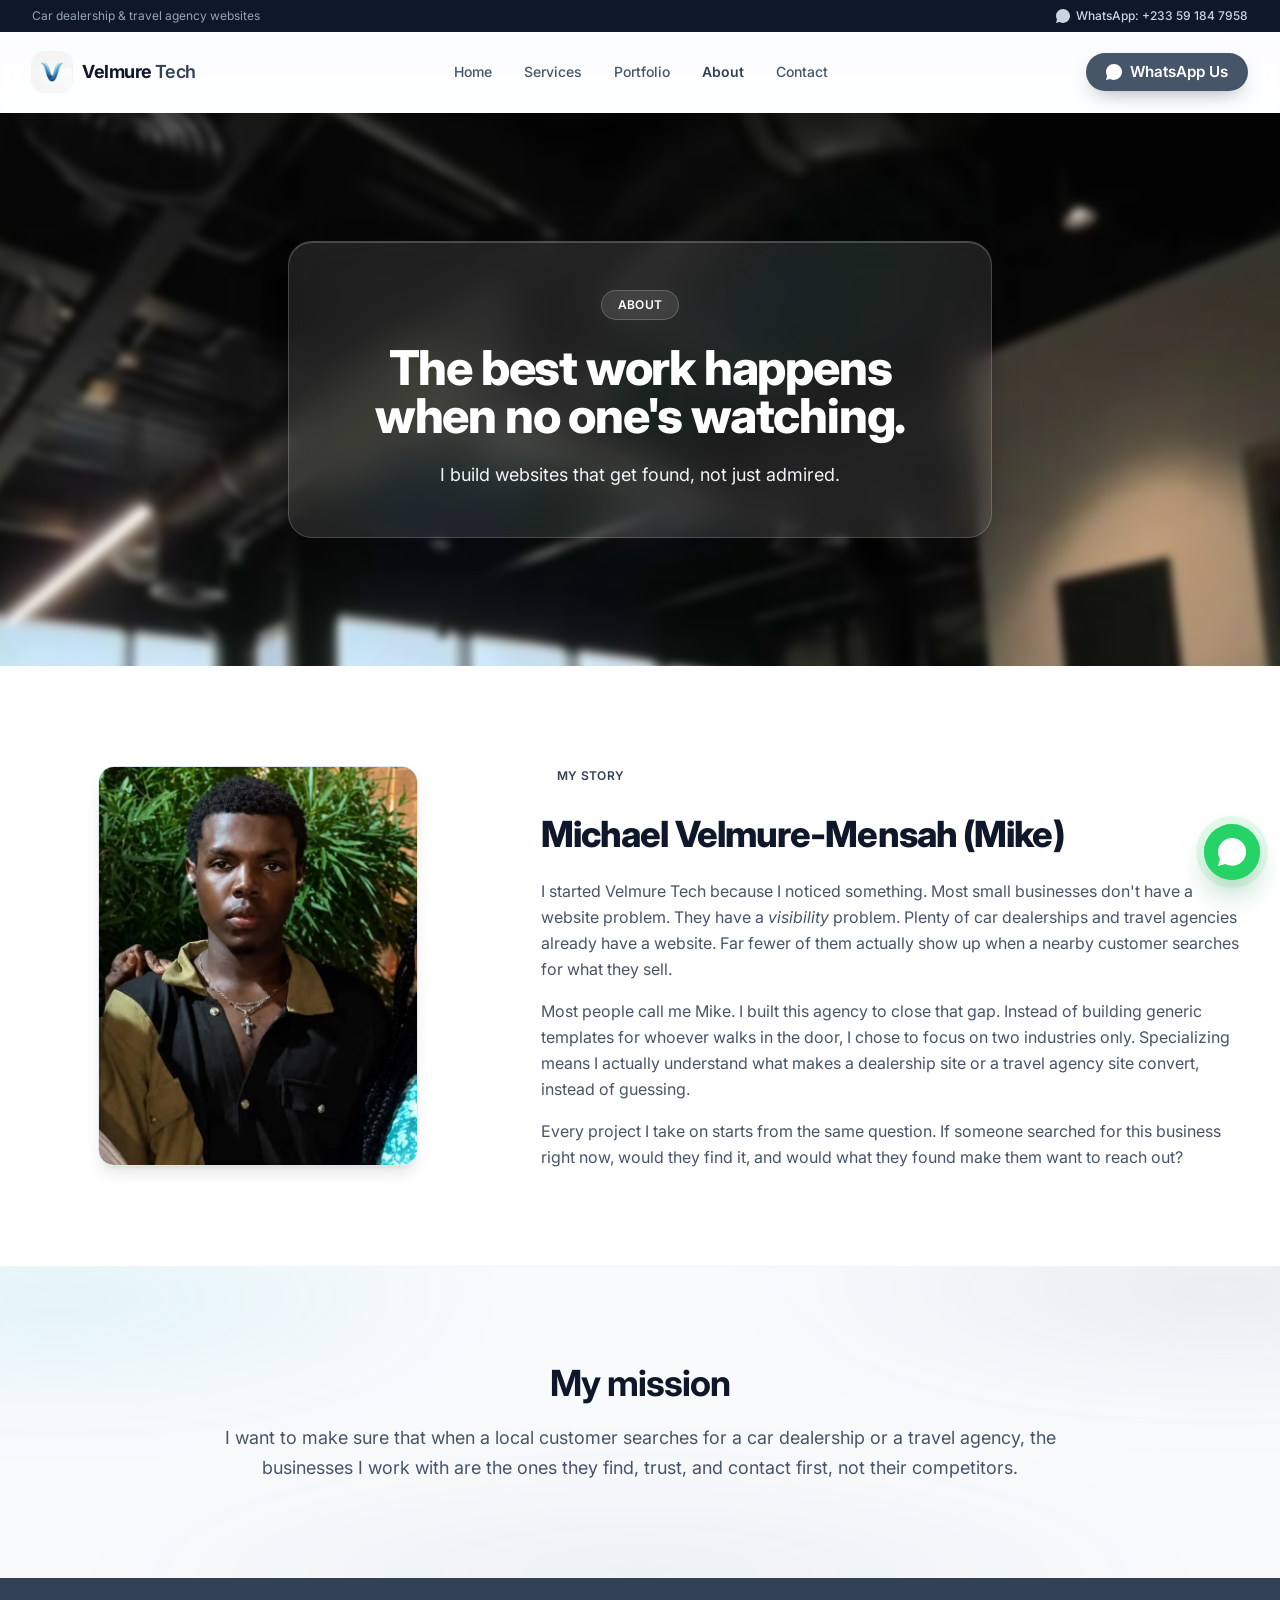
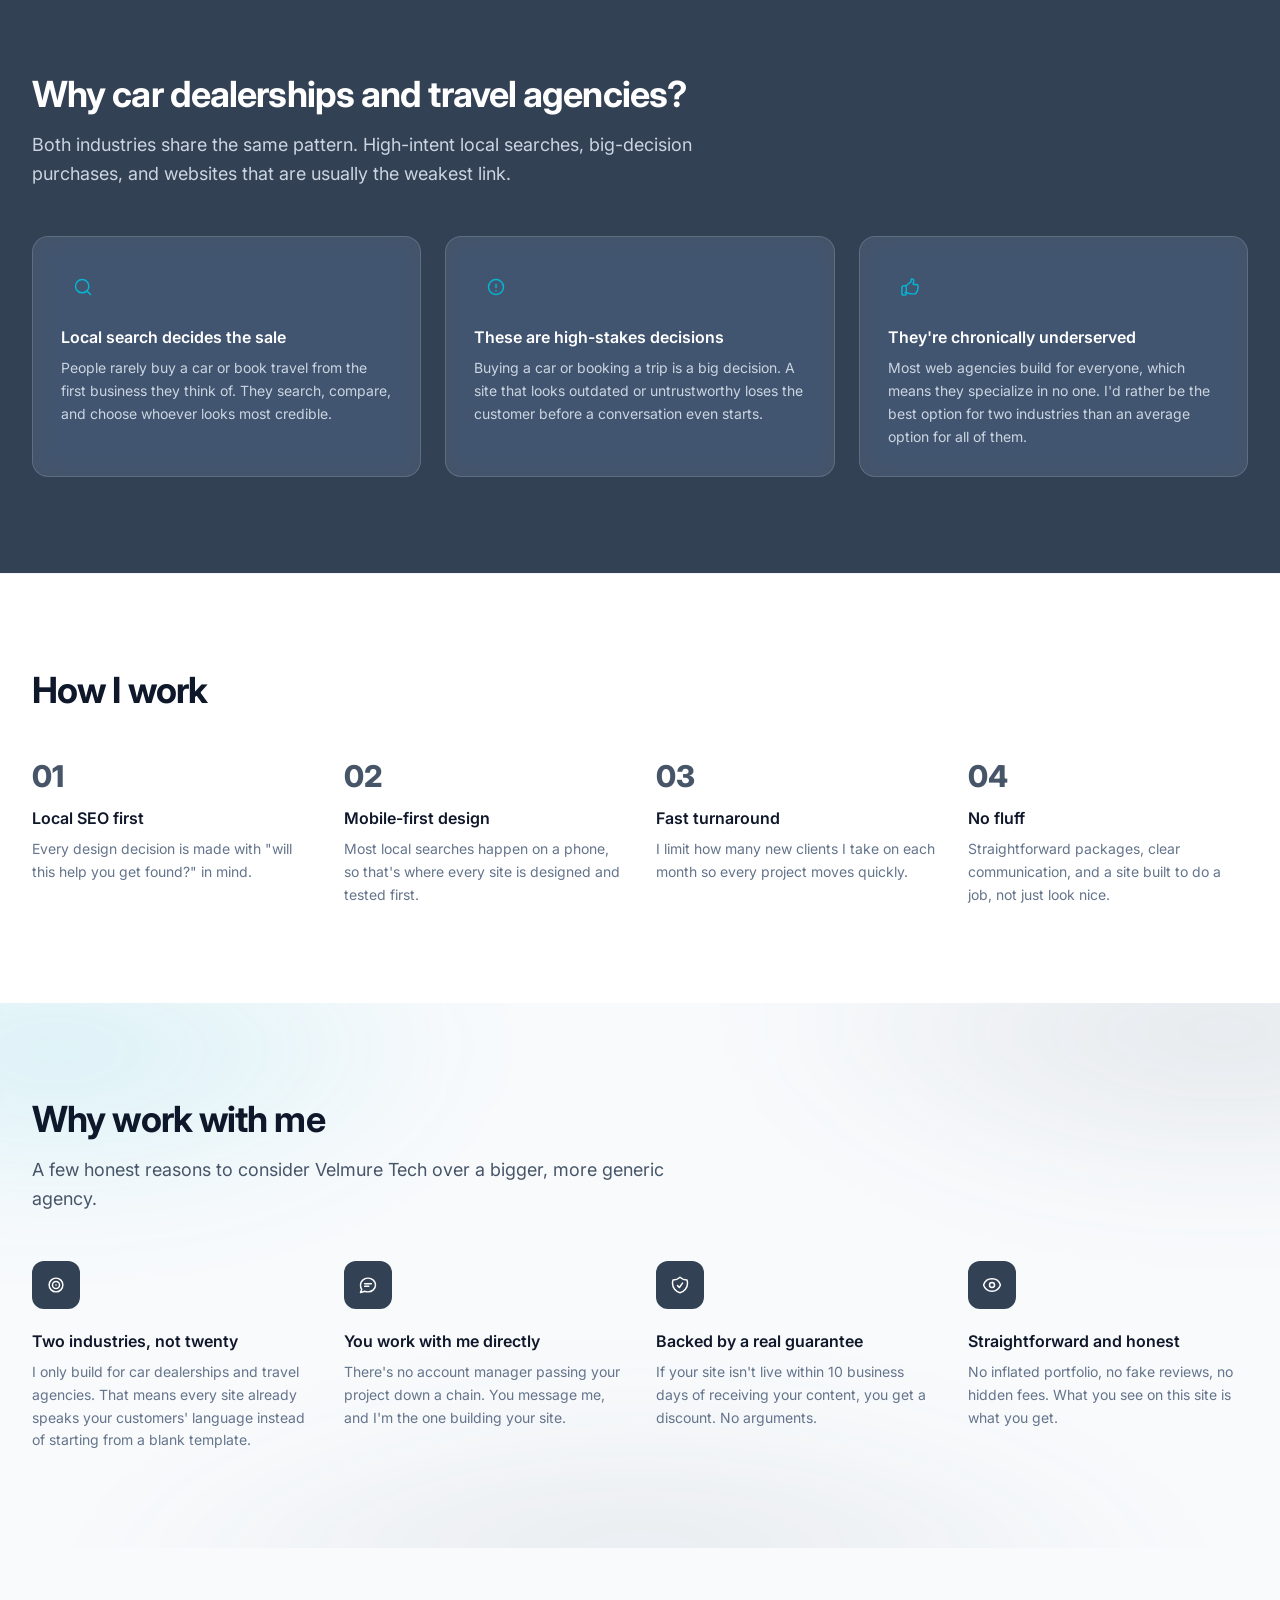
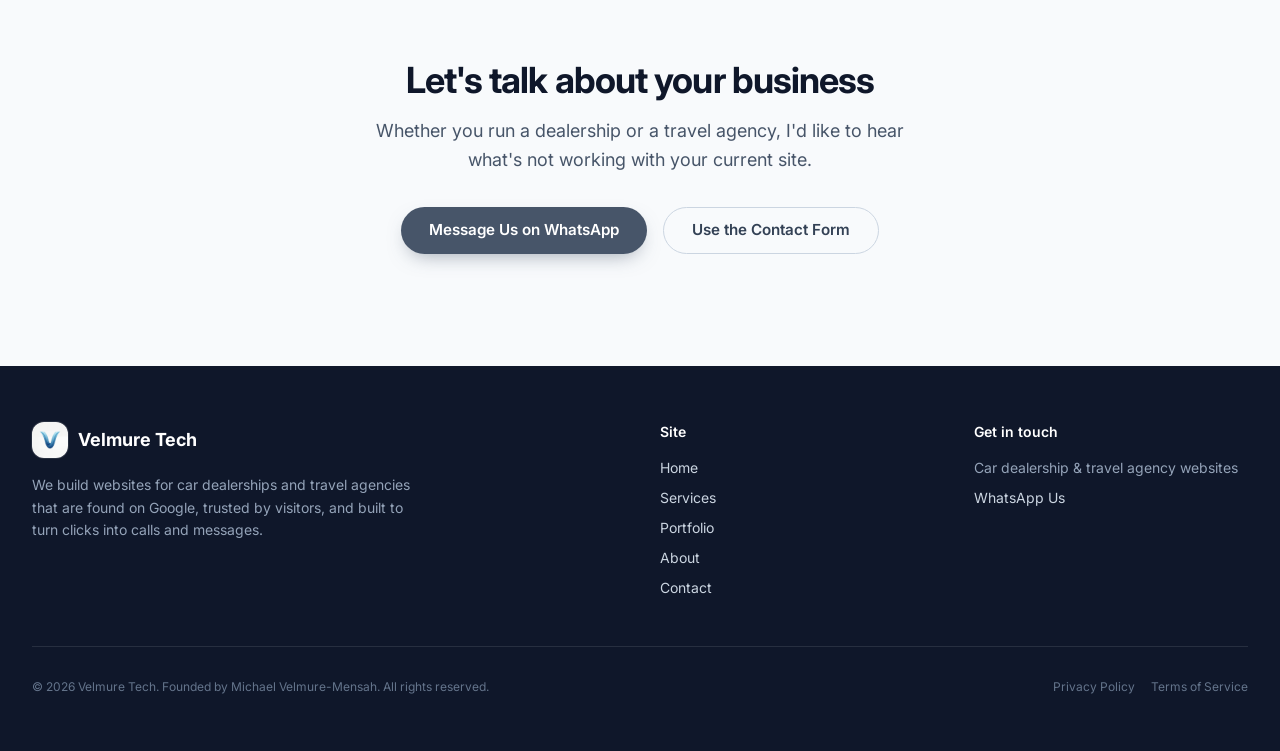
==== about.html @ b1e905a0 "Add semantic HTML, image loading optimization, and LocalBusiness schema - Wrap pricing tier cards an" ====
<!DOCTYPE html>
<html lang="en">
<head>
<meta charset="UTF-8" />
<meta name="viewport" content="width=device-width, initial-scale=1.0" />
<title>About | Velmure Tech</title>
<meta name="description" content="Velmure Tech was founded by Michael Velmure-Mensah to help car dealerships and travel agencies get found, trusted, and contacted online." />

<link rel="icon" type="image/png" href="images/logo-icon.png" />
<link rel="preconnect" href="https://fonts.googleapis.com" />
<link rel="preconnect" href="https://fonts.gstatic.com" crossorigin />
<link href="https://fonts.googleapis.com/css2?family=Inter:wght@400;500;600;700;800&display=swap" rel="stylesheet" />

<link rel="stylesheet" href="css/tailwind.css" />
<link rel="stylesheet" href="css/style.css" />
<!-- BEGIN LOCALBUSINESS SCHEMA (auto-generated by scripts/generate_schema.py — edit seo/business.json instead) -->
<script type="application/ld+json">
{
  "@context": "https://schema.org",
  "@type": "LocalBusiness",
  "name": "Velmure Tech",
  "description": "Velmure Tech builds websites for car dealerships and travel agencies, focused on local search visibility so businesses get found, trusted, and contacted online.",
  "logo": "images/logo-icon.png",
  "image": "images/logo-icon.png",
  "telephone": "+233591847958",
  "email": "velmuretechcorps@gmail.com",
  "founder": {
    "@type": "Person",
    "name": "Michael Velmure-Mensah"
  },
  "address": {
    "@type": "PostalAddress",
    "addressCountry": "GH"
  }
}
</script>
<!-- END LOCALBUSINESS SCHEMA -->
</head>
<body data-page="about" class="bg-surface text-ink font-sans antialiased">

<a href="#main" class="sr-only focus:not-sr-only focus:fixed focus:z-[60] focus:top-3 focus:left-3 focus:bg-white focus:text-ink focus:px-4 focus:py-2 focus:rounded-md focus:shadow-lg">Skip to content</a>

<div class="bg-ink text-slate-300 text-xs">
  <div class="max-w-7xl mx-auto px-4 sm:px-6 lg:px-8 py-2 flex items-center justify-end sm:justify-between gap-4">
    <p class="hidden sm:block text-slate-400">Car dealership &amp; travel agency websites</p>
    <a href="https://wa.me/233591847958" target="_blank" rel="noopener" class="inline-flex items-center gap-1.5 font-medium hover:text-secondary transition-colors">
      <svg viewBox="0 0 24 24" class="h-3.5 w-3.5 fill-current" aria-hidden="true"><path d="M12.04 0C5.407 0 .06 5.335.06 11.938c0 2.104.552 4.157 1.601 5.966L0 24l6.284-1.645a11.94 11.94 0 0 0 5.75 1.464h.005c6.633 0 11.98-5.335 11.98-11.939A11.868 11.868 0 0 0 20.463 3.51 11.868 11.868 0 0 0 12.045 0zm5.432 14.382c-.297-.149-1.758-.867-2.03-.967-.273-.099-.471-.148-.67.15-.197.297-.767.966-.94 1.164-.173.199-.347.223-.644.075-.297-.15-1.255-.463-2.39-1.475-.883-.788-1.48-1.761-1.653-2.059-.173-.297-.018-.458.13-.606.134-.133.298-.347.446-.52.149-.174.198-.298.298-.497.099-.198.05-.371-.025-.52-.075-.149-.669-1.612-.916-2.207-.242-.579-.487-.5-.669-.51-.173-.008-.371-.01-.57-.01-.198 0-.52.074-.792.372-.272.297-1.04 1.016-1.04 2.479 0 1.462 1.065 2.875 1.213 3.074.149.198 2.096 3.2 5.077 4.487.709.306 1.262.489 1.694.625.712.227 1.36.195 1.871.118.571-.085 1.758-.719 2.006-1.413.248-.694.248-1.289.173-1.413-.074-.124-.272-.198-.57-.347z"/></svg>
      WhatsApp: +233 59 184 7958
    </a>
  </div>
</div>


<!-- ===================== HEADER ===================== -->
<header id="site-header" class="sticky top-0 z-40 bg-white/70 backdrop-blur-xl backdrop-saturate-150 border-b border-white/40 shadow-sm shadow-slate-900/5 transition-shadow">
  <div class="max-w-7xl mx-auto px-4 sm:px-6 lg:px-8">
    <div class="flex items-center justify-between h-16 sm:h-20">
      <a href="index.html" class="flex items-center gap-2.5 shrink-0">
        <img src="images/logo-icon.png" alt="Velmure Tech logo" width="40" height="40" class="h-9 w-9 sm:h-10 sm:w-10 rounded-xl ring-1 ring-slate-100 object-cover" />
        <span class="font-bold text-lg tracking-tight text-ink">Velmure <span class="text-primary-dark font-semibold">Tech</span></span>
      </a>

      <nav class="hidden md:flex items-center gap-8" aria-label="Primary">
        <a data-page="home" href="index.html" class="nav-link text-sm font-medium text-slate-600 hover:text-primary-dark transition-colors">Home</a>
        <a data-page="services" href="services.html" class="nav-link text-sm font-medium text-slate-600 hover:text-primary-dark transition-colors">Services</a>
        <a data-page="portfolio" href="portfolio.html" class="nav-link text-sm font-medium text-slate-600 hover:text-primary-dark transition-colors">Portfolio</a>
        <a data-page="about" href="about.html" class="nav-link text-sm font-medium text-slate-600 hover:text-primary-dark transition-colors">About</a>
        <a data-page="contact" href="contact.html" class="nav-link text-sm font-medium text-slate-600 hover:text-primary-dark transition-colors">Contact</a>
      </nav>

      <div class="hidden md:block">
        <a href="https://wa.me/233591847958?text=Hi%20Velmure%20Tech%2C%20I%27d%20like%20to%20talk%20about%20a%20new%20website." target="_blank" rel="noopener" class="btn btn-accent !py-2.5 !px-5 text-sm">
          <svg viewBox="0 0 24 24" class="h-4 w-4 fill-current" aria-hidden="true"><path d="M12.04 0C5.407 0 .06 5.335.06 11.938c0 2.104.552 4.157 1.601 5.966L0 24l6.284-1.645a11.94 11.94 0 0 0 5.75 1.464h.005c6.633 0 11.98-5.335 11.98-11.939A11.868 11.868 0 0 0 20.463 3.51 11.868 11.868 0 0 0 12.045 0zm5.432 14.382c-.297-.149-1.758-.867-2.03-.967-.273-.099-.471-.148-.67.15-.197.297-.767.966-.94 1.164-.173.199-.347.223-.644.075-.297-.15-1.255-.463-2.39-1.475-.883-.788-1.48-1.761-1.653-2.059-.173-.297-.018-.458.13-.606.134-.133.298-.347.446-.52.149-.174.198-.298.298-.497.099-.198.05-.371-.025-.52-.075-.149-.669-1.612-.916-2.207-.242-.579-.487-.5-.669-.51-.173-.008-.371-.01-.57-.01-.198 0-.52.074-.792.372-.272.297-1.04 1.016-1.04 2.479 0 1.462 1.065 2.875 1.213 3.074.149.198 2.096 3.2 5.077 4.487.709.306 1.262.489 1.694.625.712.227 1.36.195 1.871.118.571-.085 1.758-.719 2.006-1.413.248-.694.248-1.289.173-1.413-.074-.124-.272-.198-.57-.347z"/></svg>
          WhatsApp Us
        </a>
      </div>

      <button id="nav-toggle" aria-expanded="false" aria-controls="mobile-menu" aria-label="Toggle menu" class="md:hidden inline-flex items-center justify-center rounded-md p-2 text-slate-700 hover:bg-slate-100">
        <svg id="icon-menu" class="h-6 w-6" fill="none" viewBox="0 0 24 24" stroke="currentColor" aria-hidden="true"><path stroke-linecap="round" stroke-linejoin="round" stroke-width="2" d="M4 6h16M4 12h16M4 18h16" /></svg>
        <svg id="icon-close" class="h-6 w-6 hidden" fill="none" viewBox="0 0 24 24" stroke="currentColor" aria-hidden="true"><path stroke-linecap="round" stroke-linejoin="round" stroke-width="2" d="M6 18L18 6M6 6l12 12" /></svg>
      </button>
    </div>
  </div>

  <div id="mobile-menu" class="hidden md:hidden border-t border-white/40 bg-white/80 backdrop-blur-xl">
    <div class="px-4 py-4 space-y-1">
      <a data-page="home" href="index.html" class="nav-link block rounded-md px-3 py-2.5 text-base font-medium text-slate-700 hover:bg-slate-50">Home</a>
      <a data-page="services" href="services.html" class="nav-link block rounded-md px-3 py-2.5 text-base font-medium text-slate-700 hover:bg-slate-50">Services</a>
      <a data-page="portfolio" href="portfolio.html" class="nav-link block rounded-md px-3 py-2.5 text-base font-medium text-slate-700 hover:bg-slate-50">Portfolio</a>
      <a data-page="about" href="about.html" class="nav-link block rounded-md px-3 py-2.5 text-base font-medium text-slate-700 hover:bg-slate-50">About</a>
      <a data-page="contact" href="contact.html" class="nav-link block rounded-md px-3 py-2.5 text-base font-medium text-slate-700 hover:bg-slate-50">Contact</a>
      <a href="https://wa.me/233591847958" target="_blank" rel="noopener" class="btn btn-accent w-full mt-2">WhatsApp Us</a>
    </div>
  </div>
</header>

<main id="main">

  <!-- ===================== HERO ===================== -->
  <section class="relative overflow-hidden py-24 sm:py-32">
    <div class="absolute inset-0" aria-hidden="true">
      <img src="images/about-hero.webp" alt="" width="900" height="1599" class="h-full w-full object-cover object-[center_30%] scale-105 blur-sm" />
      <div class="absolute inset-0 bg-gradient-to-br from-ink/85 via-primary-dark/75 to-ink/85"></div>
      <div class="absolute -top-20 -left-20 h-72 w-72 rounded-full bg-secondary/25 blur-3xl"></div>
      <div class="absolute -bottom-24 -right-16 h-72 w-72 rounded-full bg-primary/25 blur-3xl"></div>
    </div>
    <div class="relative z-[1] max-w-3xl mx-auto px-4 sm:px-6 lg:px-8">
      <div class="glass rounded-3xl p-8 sm:p-12 text-center fade-in-load">
        <p class="inline-flex items-center gap-2 rounded-full bg-white/10 border border-white/20 text-white px-4 py-1.5 text-xs font-semibold tracking-wide uppercase">About</p>
        <h1 class="mt-6 text-3xl sm:text-5xl font-extrabold tracking-tight text-white">The best work happens when no one's watching.</h1>
        <p class="mt-5 text-lg text-slate-100 leading-relaxed">I build websites that get found, not just admired.</p>
      </div>
    </div>
  </section>

  <!-- ===================== FOUNDER STORY ===================== -->
  <section class="py-16 sm:py-24 bg-white border-b border-slate-100">
    <div class="max-w-7xl mx-auto px-4 sm:px-6 lg:px-8">
      <div class="grid lg:grid-cols-5 gap-14 items-center">

        <div class="lg:col-span-2 fade-in-load">
          <div class="relative mx-auto max-w-xs">
            <div class="absolute -inset-4 bg-accent/10 rounded-[2rem] -z-10"></div>
            <img src="images/founder-michael.webp" alt="Portrait of Michael Velmure-Mensah, founder of Velmure Tech" width="662" height="828" loading="lazy" class="w-full aspect-[4/5] object-cover rounded-2xl border border-slate-200 shadow-lg" />
          </div>
        </div>

        <div class="lg:col-span-3">
          <p class="inline-flex items-center gap-2 rounded-full bg-primary-dark/5 text-primary-dark px-4 py-1.5 text-xs font-semibold tracking-wide uppercase">My Story</p>
          <h2 class="mt-6 text-3xl sm:text-4xl font-extrabold tracking-tight text-ink">Michael Velmure-Mensah (Mike)</h2>
          <div class="mt-6 space-y-4 text-slate-600 leading-relaxed">
            <p>I started Velmure Tech because I noticed something. Most small businesses don't have a website problem. They have a <em>visibility</em> problem. Plenty of car dealerships and travel agencies already have a website. Far fewer of them actually show up when a nearby customer searches for what they sell.</p>
            <p>Most people call me Mike. I built this agency to close that gap. Instead of building generic templates for whoever walks in the door, I chose to focus on two industries only. Specializing means I actually understand what makes a dealership site or a travel agency site convert, instead of guessing.</p>
            <p>Every project I take on starts from the same question. If someone searched for this business right now, would they find it, and would what they found make them want to reach out?</p>
          </div>
        </div>

      </div>
    </div>
  </section>

  <!-- ===================== MISSION ===================== -->
  <section class="py-20 sm:py-24 bg-mesh">
    <div class="max-w-4xl mx-auto px-4 sm:px-6 lg:px-8 text-center reveal">
      <h2 class="text-3xl sm:text-4xl font-bold tracking-tight text-ink">My mission</h2>
      <p class="mt-5 text-lg text-slate-600 leading-relaxed">I want to make sure that when a local customer searches for a car dealership or a travel agency, the businesses I work with are the ones they find, trust, and contact first, not their competitors.</p>
    </div>
  </section>

  <!-- ===================== WHY THESE TWO NICHES ===================== -->
  <section class="py-20 sm:py-24 bg-primary-dark">
    <div class="max-w-7xl mx-auto px-4 sm:px-6 lg:px-8">
      <div class="max-w-2xl reveal">
        <h2 class="text-3xl sm:text-4xl font-bold tracking-tight text-white">Why car dealerships and travel agencies?</h2>
        <p class="mt-4 text-slate-300 text-lg leading-relaxed">Both industries share the same pattern. High-intent local searches, big-decision purchases, and websites that are usually the weakest link.</p>
      </div>

      <div class="mt-12 grid md:grid-cols-3 gap-6">
        <div class="card !bg-white/10 !border-white/15 backdrop-blur-md backdrop-saturate-150 p-7 reveal reveal-delay-1">
          <div class="flex h-11 w-11 items-center justify-center rounded-xl bg-secondary/15 text-secondary">
            <svg class="h-5 w-5" fill="none" viewBox="0 0 24 24" stroke="currentColor" aria-hidden="true"><path stroke-linecap="round" stroke-linejoin="round" stroke-width="1.75" d="M21 21l-4.35-4.35M11 19a8 8 0 100-16 8 8 0 000 16z"/></svg>
          </div>
          <h3 class="mt-4 font-semibold text-white">Local search decides the sale</h3>
          <p class="mt-2 text-sm text-slate-300 leading-relaxed">People rarely buy a car or book travel from the first business they think of. They search, compare, and choose whoever looks most credible.</p>
        </div>
        <div class="card !bg-white/10 !border-white/15 backdrop-blur-md backdrop-saturate-150 p-7 reveal reveal-delay-2">
          <div class="flex h-11 w-11 items-center justify-center rounded-xl bg-secondary/15 text-secondary">
            <svg class="h-5 w-5" fill="none" viewBox="0 0 24 24" stroke="currentColor" aria-hidden="true"><path stroke-linecap="round" stroke-linejoin="round" stroke-width="1.75" d="M12 9v3.75m0 3.75h.007v.008H12v-.008zM21 12a9 9 0 11-18 0 9 9 0 0118 0z"/></svg>
          </div>
          <h3 class="mt-4 font-semibold text-white">These are high-stakes decisions</h3>
          <p class="mt-2 text-sm text-slate-300 leading-relaxed">Buying a car or booking a trip is a big decision. A site that looks outdated or untrustworthy loses the customer before a conversation even starts.</p>
        </div>
        <div class="card !bg-white/10 !border-white/15 backdrop-blur-md backdrop-saturate-150 p-7 reveal reveal-delay-3">
          <div class="flex h-11 w-11 items-center justify-center rounded-xl bg-secondary/15 text-secondary">
            <svg class="h-5 w-5" fill="none" viewBox="0 0 24 24" stroke="currentColor" aria-hidden="true"><path stroke-linecap="round" stroke-linejoin="round" stroke-width="1.75" d="M6.633 10.5c.806 0 1.533-.446 2.031-1.08a9.041 9.041 0 012.861-2.4c.723-.384 1.35-.956 1.653-1.715a4.498 4.498 0 00.322-1.672V3a.75.75 0 01.75-.75A2.25 2.25 0 0116.5 4.5c0 1.152-.26 2.243-.723 3.218-.266.558.107 1.282.725 1.282h3.126c1.026 0 1.945.694 2.054 1.715.045.422.068.85.068 1.285a11.95 11.95 0 01-2.649 7.521c-.388.482-.987.729-1.605.729H13.48c-.483 0-.964-.078-1.423-.23l-3.114-1.04a4.501 4.501 0 00-1.423-.23H5.904M6.633 10.5H4.5A2.25 2.25 0 002.25 12.75v6.75A2.25 2.25 0 004.5 21.75h1.5c.75 0 1.5-.75 1.5-1.5V12c0-.75-.75-1.5-1.5-1.5z"/></svg>
          </div>
          <h3 class="mt-4 font-semibold text-white">They're chronically underserved</h3>
          <p class="mt-2 text-sm text-slate-300 leading-relaxed">Most web agencies build for everyone, which means they specialize in no one. I'd rather be the best option for two industries than an average option for all of them.</p>
        </div>
      </div>
    </div>
  </section>

  <!-- ===================== HOW WE WORK ===================== -->
  <section class="py-20 sm:py-24 bg-white border-t border-slate-100">
    <div class="max-w-7xl mx-auto px-4 sm:px-6 lg:px-8">
      <div class="max-w-2xl reveal">
        <h2 class="text-3xl sm:text-4xl font-bold tracking-tight text-ink">How I work</h2>
      </div>
      <div class="mt-12 grid sm:grid-cols-2 lg:grid-cols-4 gap-8">
        <div class="reveal reveal-delay-1">
          <p class="text-3xl font-extrabold text-accent">01</p>
          <h3 class="mt-3 font-semibold text-ink">Local SEO first</h3>
          <p class="mt-2 text-sm text-slate-500 leading-relaxed">Every design decision is made with "will this help you get found?" in mind.</p>
        </div>
        <div class="reveal reveal-delay-2">
          <p class="text-3xl font-extrabold text-accent">02</p>
          <h3 class="mt-3 font-semibold text-ink">Mobile-first design</h3>
          <p class="mt-2 text-sm text-slate-500 leading-relaxed">Most local searches happen on a phone, so that's where every site is designed and tested first.</p>
        </div>
        <div class="reveal reveal-delay-3">
          <p class="text-3xl font-extrabold text-accent">03</p>
          <h3 class="mt-3 font-semibold text-ink">Fast turnaround</h3>
          <p class="mt-2 text-sm text-slate-500 leading-relaxed">I limit how many new clients I take on each month so every project moves quickly.</p>
        </div>
        <div class="reveal reveal-delay-4">
          <p class="text-3xl font-extrabold text-accent">04</p>
          <h3 class="mt-3 font-semibold text-ink">No fluff</h3>
          <p class="mt-2 text-sm text-slate-500 leading-relaxed">Straightforward packages, clear communication, and a site built to do a job, not just look nice.</p>
        </div>
      </div>
    </div>
  </section>

  <!-- ===================== WHY CHOOSE US ===================== -->
  <section class="py-20 sm:py-24 bg-mesh">
    <div class="max-w-7xl mx-auto px-4 sm:px-6 lg:px-8">
      <div class="max-w-2xl reveal">
        <h2 class="text-3xl sm:text-4xl font-bold tracking-tight text-ink">Why work with me</h2>
        <p class="mt-4 text-slate-600 text-lg leading-relaxed">A few honest reasons to consider Velmure Tech over a bigger, more generic agency.</p>
      </div>

      <div class="mt-12 grid sm:grid-cols-2 lg:grid-cols-4 gap-8">
        <div class="reveal reveal-delay-1">
          <div class="flex h-12 w-12 items-center justify-center rounded-xl bg-primary-dark text-white">
            <svg class="h-5 w-5" viewBox="0 0 24 24" fill="none" stroke="currentColor" aria-hidden="true"><circle cx="12" cy="12" r="8.25" stroke-width="1.75"/><circle cx="12" cy="12" r="4.25" stroke-width="1.75"/><circle cx="12" cy="12" r="1" fill="currentColor" stroke="none"/></svg>
          </div>
          <h3 class="mt-5 font-semibold text-ink">Two industries, not twenty</h3>
          <p class="mt-2 text-sm text-slate-500 leading-relaxed">I only build for car dealerships and travel agencies. That means every site already speaks your customers' language instead of starting from a blank template.</p>
        </div>
        <div class="reveal reveal-delay-2">
          <div class="flex h-12 w-12 items-center justify-center rounded-xl bg-primary-dark text-white">
            <svg class="h-5 w-5" fill="none" viewBox="0 0 24 24" stroke="currentColor" aria-hidden="true"><path stroke-linecap="round" stroke-linejoin="round" stroke-width="1.75" d="M8 10.5h8m-8 3h5M21 12c0 4.556-4.03 8.25-9 8.25a9.76 9.76 0 01-3.53-.653L3 21l1.507-3.822A8.196 8.196 0 013 12c0-4.556 4.03-8.25 9-8.25s9 3.694 9 8.25z"/></svg>
          </div>
          <h3 class="mt-5 font-semibold text-ink">You work with me directly</h3>
          <p class="mt-2 text-sm text-slate-500 leading-relaxed">There's no account manager passing your project down a chain. You message me, and I'm the one building your site.</p>
        </div>
        <div class="reveal reveal-delay-3">
          <div class="flex h-12 w-12 items-center justify-center rounded-xl bg-primary-dark text-white">
            <svg class="h-5 w-5" fill="none" viewBox="0 0 24 24" stroke="currentColor" aria-hidden="true"><path stroke-linecap="round" stroke-linejoin="round" stroke-width="1.75" d="M9 12.75L11.25 15 15 9.75m-3-7.036A11.959 11.959 0 013.598 6 11.99 11.99 0 003 9.75c0 5.592 3.824 10.29 9 11.622 5.176-1.332 9-6.03 9-11.622 0-1.31-.21-2.571-.598-3.75h-.152c-3.196 0-6.1-1.248-8.25-3.286z"/></svg>
          </div>
          <h3 class="mt-5 font-semibold text-ink">Backed by a real guarantee</h3>
          <p class="mt-2 text-sm text-slate-500 leading-relaxed">If your site isn't live within 10 business days of receiving your content, you get a discount. No arguments.</p>
        </div>
        <div class="reveal reveal-delay-4">
          <div class="flex h-12 w-12 items-center justify-center rounded-xl bg-primary-dark text-white">
            <svg class="h-5 w-5" fill="none" viewBox="0 0 24 24" stroke="currentColor" aria-hidden="true"><path stroke-linecap="round" stroke-linejoin="round" stroke-width="1.75" d="M2.036 12.322a1.012 1.012 0 010-.639C3.423 7.51 7.36 4.5 12 4.5c4.638 0 8.573 3.007 9.963 7.178.07.207.07.431 0 .639C20.577 16.49 16.64 19.5 12 19.5c-4.638 0-8.573-3.007-9.963-7.178z"/><path stroke-linecap="round" stroke-linejoin="round" stroke-width="1.75" d="M15 12a3 3 0 11-6 0 3 3 0 016 0z"/></svg>
          </div>
          <h3 class="mt-5 font-semibold text-ink">Straightforward and honest</h3>
          <p class="mt-2 text-sm text-slate-500 leading-relaxed">No inflated portfolio, no fake reviews, no hidden fees. What you see on this site is what you get.</p>
        </div>
      </div>
    </div>
  </section>

  <!-- ===================== FINAL CTA ===================== -->
  <section class="py-20 sm:py-28">
    <div class="max-w-4xl mx-auto px-4 sm:px-6 lg:px-8 text-center reveal">
      <h2 class="text-3xl sm:text-4xl font-bold tracking-tight text-ink">Let's talk about your business</h2>
      <p class="mt-4 text-slate-600 text-lg max-w-xl mx-auto leading-relaxed">Whether you run a dealership or a travel agency, I'd like to hear what's not working with your current site.</p>
      <div class="mt-8 flex flex-col sm:flex-row gap-4 justify-center">
        <a href="https://wa.me/233591847958?text=Hi%20Velmure%20Tech%2C%20I%27d%20like%20to%20talk%20about%20a%20new%20website." target="_blank" rel="noopener" class="btn btn-accent text-base">Message Us on WhatsApp</a>
        <a href="contact.html" class="btn btn-outline text-base">Use the Contact Form</a>
      </div>
    </div>
  </section>

</main>

<!-- ===================== FOOTER ===================== -->
<footer class="bg-ink text-slate-300">
  <div class="max-w-7xl mx-auto px-4 sm:px-6 lg:px-8 py-14">
    <div class="grid md:grid-cols-4 gap-10">
      <div class="md:col-span-2">
        <a href="index.html" class="flex items-center gap-2.5">
          <img src="images/logo-icon.png" alt="Velmure Tech logo" width="36" height="36" loading="lazy" class="h-9 w-9 rounded-xl ring-1 ring-white/10 object-cover" />
          <span class="font-bold text-lg text-white">Velmure Tech</span>
        </a>
        <p class="mt-4 text-sm text-slate-400 leading-relaxed max-w-sm">We build websites for car dealerships and travel agencies that are found on Google, trusted by visitors, and built to turn clicks into calls and messages.</p>
      </div>
      <div>
        <p class="text-sm font-semibold text-white">Site</p>
        <ul class="mt-4 space-y-2.5 text-sm">
          <li><a href="index.html" class="hover:text-secondary transition-colors">Home</a></li>
          <li><a href="services.html" class="hover:text-secondary transition-colors">Services</a></li>
          <li><a href="portfolio.html" class="hover:text-secondary transition-colors">Portfolio</a></li>
          <li><a href="about.html" class="hover:text-secondary transition-colors">About</a></li>
          <li><a href="contact.html" class="hover:text-secondary transition-colors">Contact</a></li>
        </ul>
      </div>
      <div>
        <p class="text-sm font-semibold text-white">Get in touch</p>
        <ul class="mt-4 space-y-2.5 text-sm">
          <li class="text-slate-400">Car dealership &amp; travel agency websites</li>
          <li><a href="https://wa.me/233591847958" target="_blank" rel="noopener" class="inline-flex items-center gap-1.5 hover:text-secondary transition-colors">WhatsApp Us</a></li>
        </ul>
      </div>
    </div>
    <div class="mt-12 pt-8 border-t border-white/10 flex flex-col sm:flex-row items-center justify-between gap-3 text-xs text-slate-500">
      <p>&copy; <span data-year></span> Velmure Tech. Founded by Michael Velmure-Mensah. All rights reserved.</p>
      <p class="flex gap-4"><a href="privacy.html" class="hover:text-secondary transition-colors">Privacy Policy</a><a href="terms.html" class="hover:text-secondary transition-colors">Terms of Service</a></p>
    </div>
  </div>
</footer>

<!-- ===================== WHATSAPP FLOATING BUTTON ===================== -->
<a href="https://wa.me/233591847958?text=Hi%20Velmure%20Tech%2C%20I%27d%20like%20to%20talk%20about%20a%20new%20website." target="_blank" rel="noopener" class="wa-float" aria-label="Chat with Velmure Tech on WhatsApp">
  <span class="wa-pulse" aria-hidden="true"></span>
  <span class="relative flex h-14 w-14 items-center justify-center rounded-full bg-[#25D366] text-white wa-glow hover:scale-105 transition-transform">
    <svg viewBox="0 0 24 24" class="h-7 w-7 fill-current" aria-hidden="true"><path d="M12.04 0C5.407 0 .06 5.335.06 11.938c0 2.104.552 4.157 1.601 5.966L0 24l6.284-1.645a11.94 11.94 0 0 0 5.75 1.464h.005c6.633 0 11.98-5.335 11.98-11.939A11.868 11.868 0 0 0 20.463 3.51 11.868 11.868 0 0 0 12.045 0zm5.432 14.382c-.297-.149-1.758-.867-2.03-.967-.273-.099-.471-.148-.67.15-.197.297-.767.966-.94 1.164-.173.199-.347.223-.644.075-.297-.15-1.255-.463-2.39-1.475-.883-.788-1.48-1.761-1.653-2.059-.173-.297-.018-.458.13-.606.134-.133.298-.347.446-.52.149-.174.198-.298.298-.497.099-.198.05-.371-.025-.52-.075-.149-.669-1.612-.916-2.207-.242-.579-.487-.5-.669-.51-.173-.008-.371-.01-.57-.01-.198 0-.52.074-.792.372-.272.297-1.04 1.016-1.04 2.479 0 1.462 1.065 2.875 1.213 3.074.149.198 2.096 3.2 5.077 4.487.709.306 1.262.489 1.694.625.712.227 1.36.195 1.871.118.571-.085 1.758-.719 2.006-1.413.248-.694.248-1.289.173-1.413-.074-.124-.272-.198-.57-.347z"/></svg>
  </span>
</a>

<script src="js/main.js" defer></script>
</body>
</html>
---- css/style.css ----
/* ==========================================================================
   Velmure Tech — placeholder brand palette
   Swap the values below once real brand colors are provided.
   Every color used across the site references one of these variables, so a
   rebrand is a one-file edit.
   ========================================================================== */
:root {
  --color-primary: #475569;      /* slate blue */
  --color-primary-dark: #334155; /* deeper slate, nav/headers */
  --color-secondary: #06b6d4;    /* cyan, links/highlights/hover */
  --color-accent: #475569;       /* slate blue, primary CTAs only (alias of --color-primary) */
  --color-bg: #f8fafc;           /* near-white background */
  --color-ink: #0f172a;          /* dark text / footer */
}

html {
  scroll-behavior: smooth;
}

body {
  font-family: "Inter", ui-sans-serif, system-ui, -apple-system, sans-serif;
  background-color: var(--color-bg);
  color: var(--color-ink);
}

::selection {
  background: var(--color-accent);
  color: #fff;
}

a:focus-visible,
button:focus-visible,
input:focus-visible,
textarea:focus-visible,
select:focus-visible {
  outline: 2px solid var(--color-secondary);
  outline-offset: 2px;
  border-radius: 2px;
}

/* ---- Scroll reveal ------------------------------------------------------ */
.reveal {
  opacity: 0;
  transform: translateY(18px);
  transition: opacity 0.6s ease, transform 0.6s ease;
}
.reveal.is-visible {
  opacity: 1;
  transform: translateY(0);
}
.reveal-delay-1.is-visible { transition-delay: 0.1s; }
.reveal-delay-2.is-visible { transition-delay: 0.2s; }
.reveal-delay-3.is-visible { transition-delay: 0.3s; }
.reveal-delay-4.is-visible { transition-delay: 0.4s; }

.fade-in-load {
  animation: fadeInLoad 0.8s ease both;
}
@keyframes fadeInLoad {
  from { opacity: 0; transform: translateY(12px); }
  to { opacity: 1; transform: translateY(0); }
}

/* ---- Buttons -------------------------------------------------------------
   Shared classes so every CTA across five pages stays visually consistent
   without repeating long Tailwind utility strings.
   -------------------------------------------------------------------------- */
.btn {
  display: inline-flex;
  align-items: center;
  justify-content: center;
  gap: 0.5rem;
  padding: 0.85rem 1.75rem;
  border-radius: 9999px;
  font-weight: 600;
  font-size: 0.95rem;
  line-height: 1.2;
  white-space: nowrap;
  transition: transform 0.15s ease, box-shadow 0.15s ease,
    background-color 0.15s ease, filter 0.15s ease, border-color 0.15s ease;
}
.btn:hover { transform: translateY(-2px); }
.btn:active { transform: translateY(0); }

.btn-accent {
  background-color: var(--color-accent);
  color: #fff;
  box-shadow: 0 8px 20px -8px rgba(71, 85, 105, 0.55);
}
.btn-accent:hover {
  filter: brightness(1.08);
  box-shadow: 0 14px 26px -8px rgba(71, 85, 105, 0.65);
}

.btn-primary {
  background-color: var(--color-primary-dark);
  color: #fff;
}
.btn-primary:hover {
  background-color: var(--color-primary);
}

.btn-outline {
  background-color: transparent;
  color: var(--color-primary-dark);
  border: 1.5px solid #cbd5e1;
}
.btn-outline:hover {
  border-color: var(--color-primary-dark);
  background-color: #fff;
}

.btn-outline-light {
  background-color: transparent;
  color: #fff;
  border: 1.5px solid rgba(255, 255, 255, 0.4);
}
.btn-outline-light:hover {
  border-color: #fff;
  background-color: rgba(255, 255, 255, 0.08);
}

/* ---- Cards ---------------------------------------------------------------- */
.card {
  background: #fff;
  border: 1px solid #e2e8f0;
  border-radius: 1rem;
  transition: transform 0.25s ease, box-shadow 0.25s ease, border-color 0.25s ease;
}
.card:hover {
  transform: translateY(-4px);
  box-shadow: 0 22px 44px -22px rgba(71, 85, 105, 0.35);
  border-color: #cbd5e1;
}

.tier-popular {
  position: relative;
  border: 2px solid transparent;
  background: linear-gradient(#fff, #fff) padding-box,
    linear-gradient(135deg, var(--color-accent), var(--color-secondary)) border-box;
  box-shadow: 0 30px 60px -24px rgba(71, 85, 105, 0.45), 0 0 0 1px rgba(71, 85, 105, 0.06);
}
/* .card:hover sets border-color with higher specificity (class+pseudo) than
   .tier-popular alone, which would flatten the gradient border on hover. */
.card.tier-popular:hover {
  border-color: transparent;
}

/* ---- Glassmorphism ----------------------------------------------------------
   Frosted-glass panels for use over photos or colored/dark sections.
   .glass = translucent on dark backgrounds, .glass-light = translucent on
   light backgrounds. Both need a backdrop-filter-capable browser; they
   degrade gracefully to a plain tinted panel otherwise.
   -------------------------------------------------------------------------- */
.glass {
  background: rgba(255, 255, 255, 0.1);
  backdrop-filter: blur(20px) saturate(180%);
  -webkit-backdrop-filter: blur(20px) saturate(180%);
  border: 1px solid rgba(255, 255, 255, 0.18);
  box-shadow: inset 0 1px 0 0 rgba(255, 255, 255, 0.2), 0 8px 32px -8px rgba(0, 0, 0, 0.35);
}
.glass:hover {
  background: rgba(255, 255, 255, 0.14);
  border-color: rgba(255, 255, 255, 0.28);
}

.glass-light {
  background: rgba(255, 255, 255, 0.65);
  backdrop-filter: blur(16px) saturate(180%);
  -webkit-backdrop-filter: blur(16px) saturate(180%);
  border: 1px solid rgba(255, 255, 255, 0.7);
  box-shadow: inset 0 1px 0 0 rgba(255, 255, 255, 0.6), 0 8px 32px -12px rgba(15, 23, 42, 0.15);
}

/* ---- Glow accents ------------------------------------------------------------ */
.glow-accent {
  box-shadow: 0 0 0 1px rgba(71, 85, 105, 0.2), 0 20px 45px -14px rgba(71, 85, 105, 0.5);
}
.glow-secondary {
  box-shadow: 0 0 0 1px rgba(6, 182, 212, 0.2), 0 20px 45px -14px rgba(6, 182, 212, 0.4);
}

/* ---- Mesh gradient background --------------------------------------------------
   Soft, blurred color blobs for premium depth on otherwise flat light
   sections. Apply to a `relative` section; content stacks above via z-index.
   -------------------------------------------------------------------------- */
.bg-mesh {
  position: relative;
  isolation: isolate;
  overflow: hidden;
}
.bg-mesh::before {
  content: "";
  position: absolute;
  inset: -10%;
  z-index: -1;
  background: radial-gradient(40% 40% at 12% 15%, rgba(6, 182, 212, 0.13), transparent 70%),
    radial-gradient(45% 45% at 88% 10%, rgba(71, 85, 105, 0.11), transparent 70%),
    radial-gradient(55% 55% at 50% 105%, rgba(71, 85, 105, 0.12), transparent 70%);
  filter: blur(50px);
}

/* ---- FAQ accordion (native <details>/<summary>, no JS needed) -------------- */
summary {
  list-style: none;
}
summary::-webkit-details-marker {
  display: none;
}

/* ---- Header shadow on scroll ---------------------------------------------- */
#site-header.is-scrolled {
  box-shadow: 0 4px 16px -8px rgba(15, 23, 42, 0.15);
}

/* ---- WhatsApp floating button ---------------------------------------------- */
.wa-float {
  position: fixed;
  right: 1.25rem;
  bottom: 1.25rem;
  z-index: 50;
}
.wa-pulse {
  position: absolute;
  inset: 0;
  border-radius: 9999px;
  background: #25d366;
  opacity: 0.55;
  animation: wa-pulse 2.2s ease-out infinite;
}
.wa-float .wa-glow {
  box-shadow: 0 0 0 8px rgba(37, 211, 102, 0.12), 0 16px 34px -10px rgba(16, 120, 63, 0.55);
}
@keyframes wa-pulse {
  0% { transform: scale(1); opacity: 0.55; }
  100% { transform: scale(1.9); opacity: 0; }
}

/* ---- Hero image slideshow --------------------------------------------------
   Four images crossfade in sequence (1→2→3→4→loop) with a slow Ken-Burns
   zoom while each is on screen. Driven by js/main.js toggling .is-active;
   the CSS just describes the transition.
   -------------------------------------------------------------------------- */
.hero-slide {
  position: absolute;
  inset: 0;
  width: 100%;
  height: 100%;
  object-fit: cover;
  opacity: 0;
  transform: scale(1);
  transition: opacity 1.3s ease, transform 6.5s ease-out;
}
.hero-slide.is-active {
  opacity: 1;
  transform: scale(1.07);
  z-index: 1;
}

.hero-dot {
  width: 8px;
  height: 8px;
  border-radius: 9999px;
  background: rgba(255, 255, 255, 0.4);
  border: none;
  padding: 0;
  cursor: pointer;
  transition: width 0.3s ease, background-color 0.3s ease;
}
.hero-dot.is-active {
  width: 22px;
  background: #fff;
}
.hero-dot:hover {
  background: rgba(255, 255, 255, 0.7);
}

/* ---- Misc ------------------------------------------------------------------ */
.bg-noise-dots {
  background-image: radial-gradient(circle, rgba(255, 255, 255, 0.15) 1px, transparent 1px);
  background-size: 22px 22px;
}

@media (prefers-reduced-motion: reduce) {
  html { scroll-behavior: auto; }
  .reveal { opacity: 1; transform: none; transition: none; }
  .fade-in-load { animation: none; }
  .wa-pulse { display: none; }
  .btn:hover, .card:hover { transform: none; }
  .hero-slide { transition: opacity 0.3s ease; }
  .hero-slide.is-active { transform: scale(1); }
}
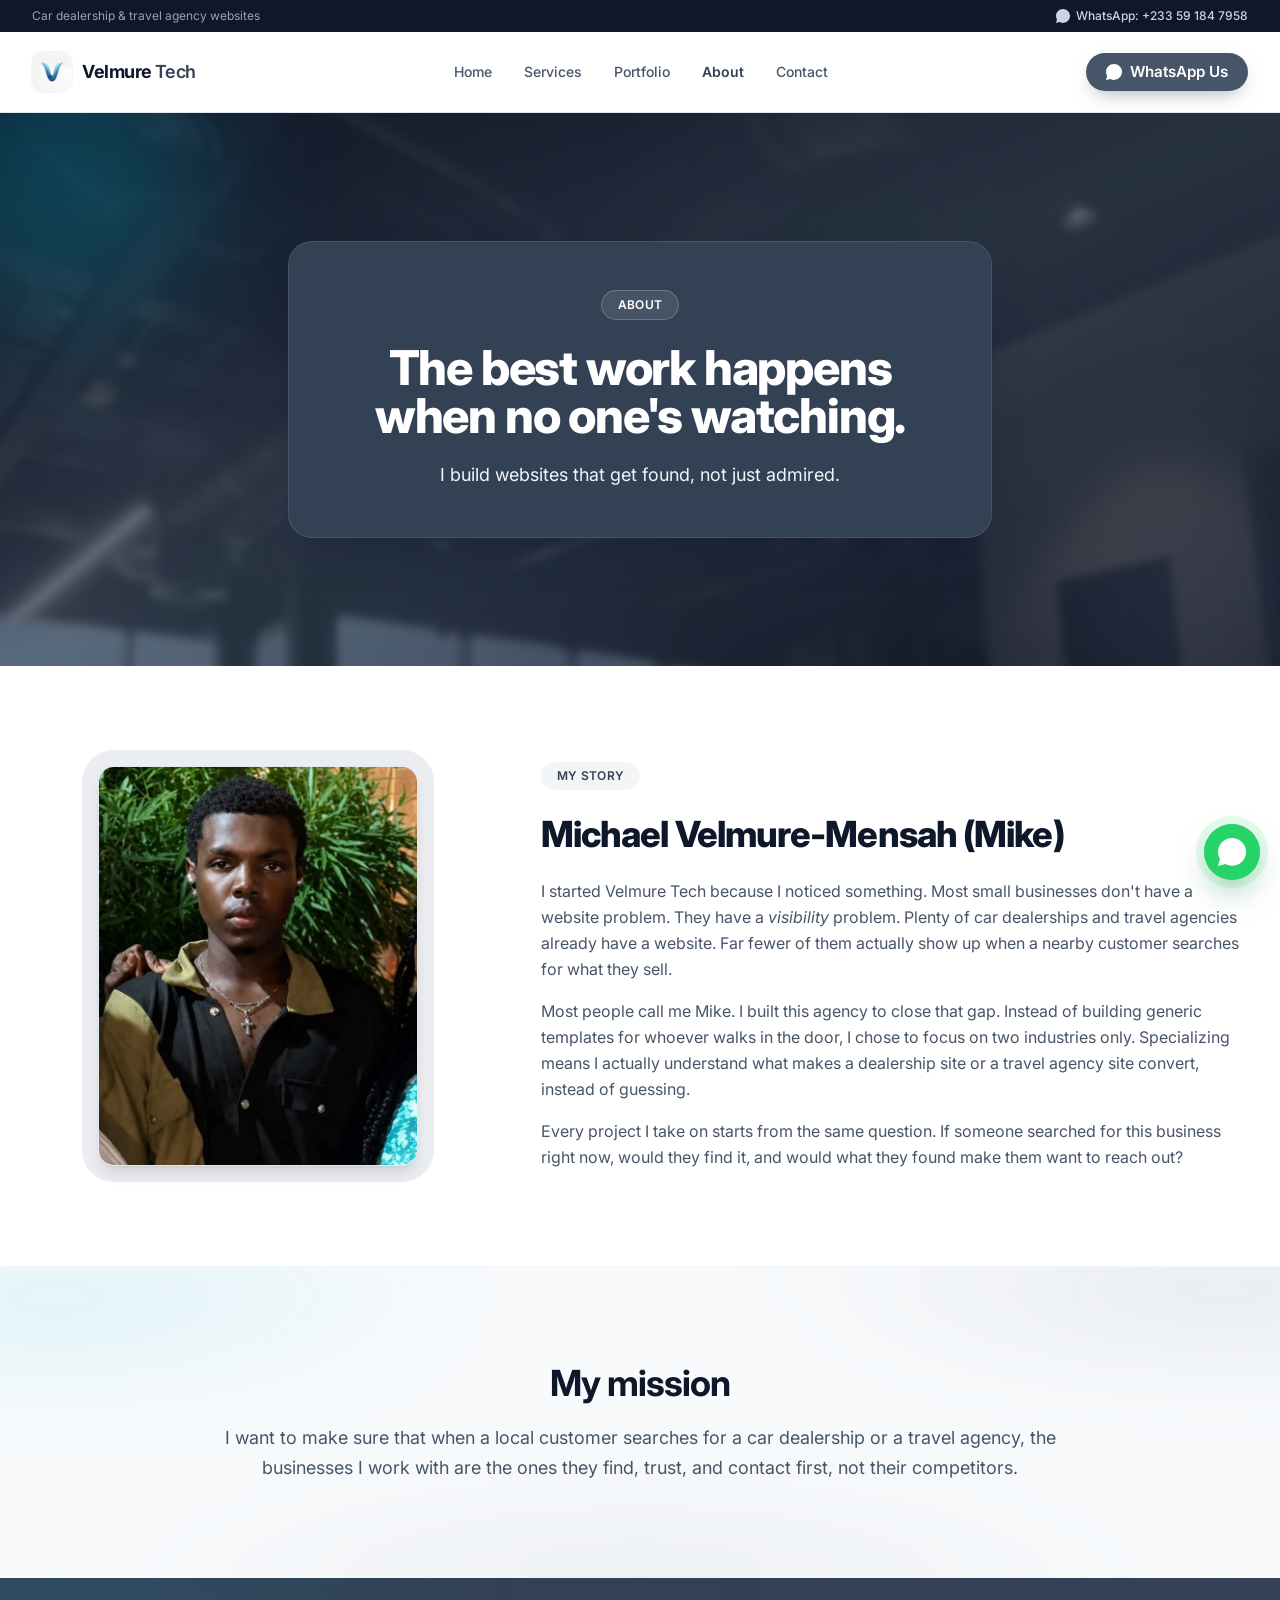
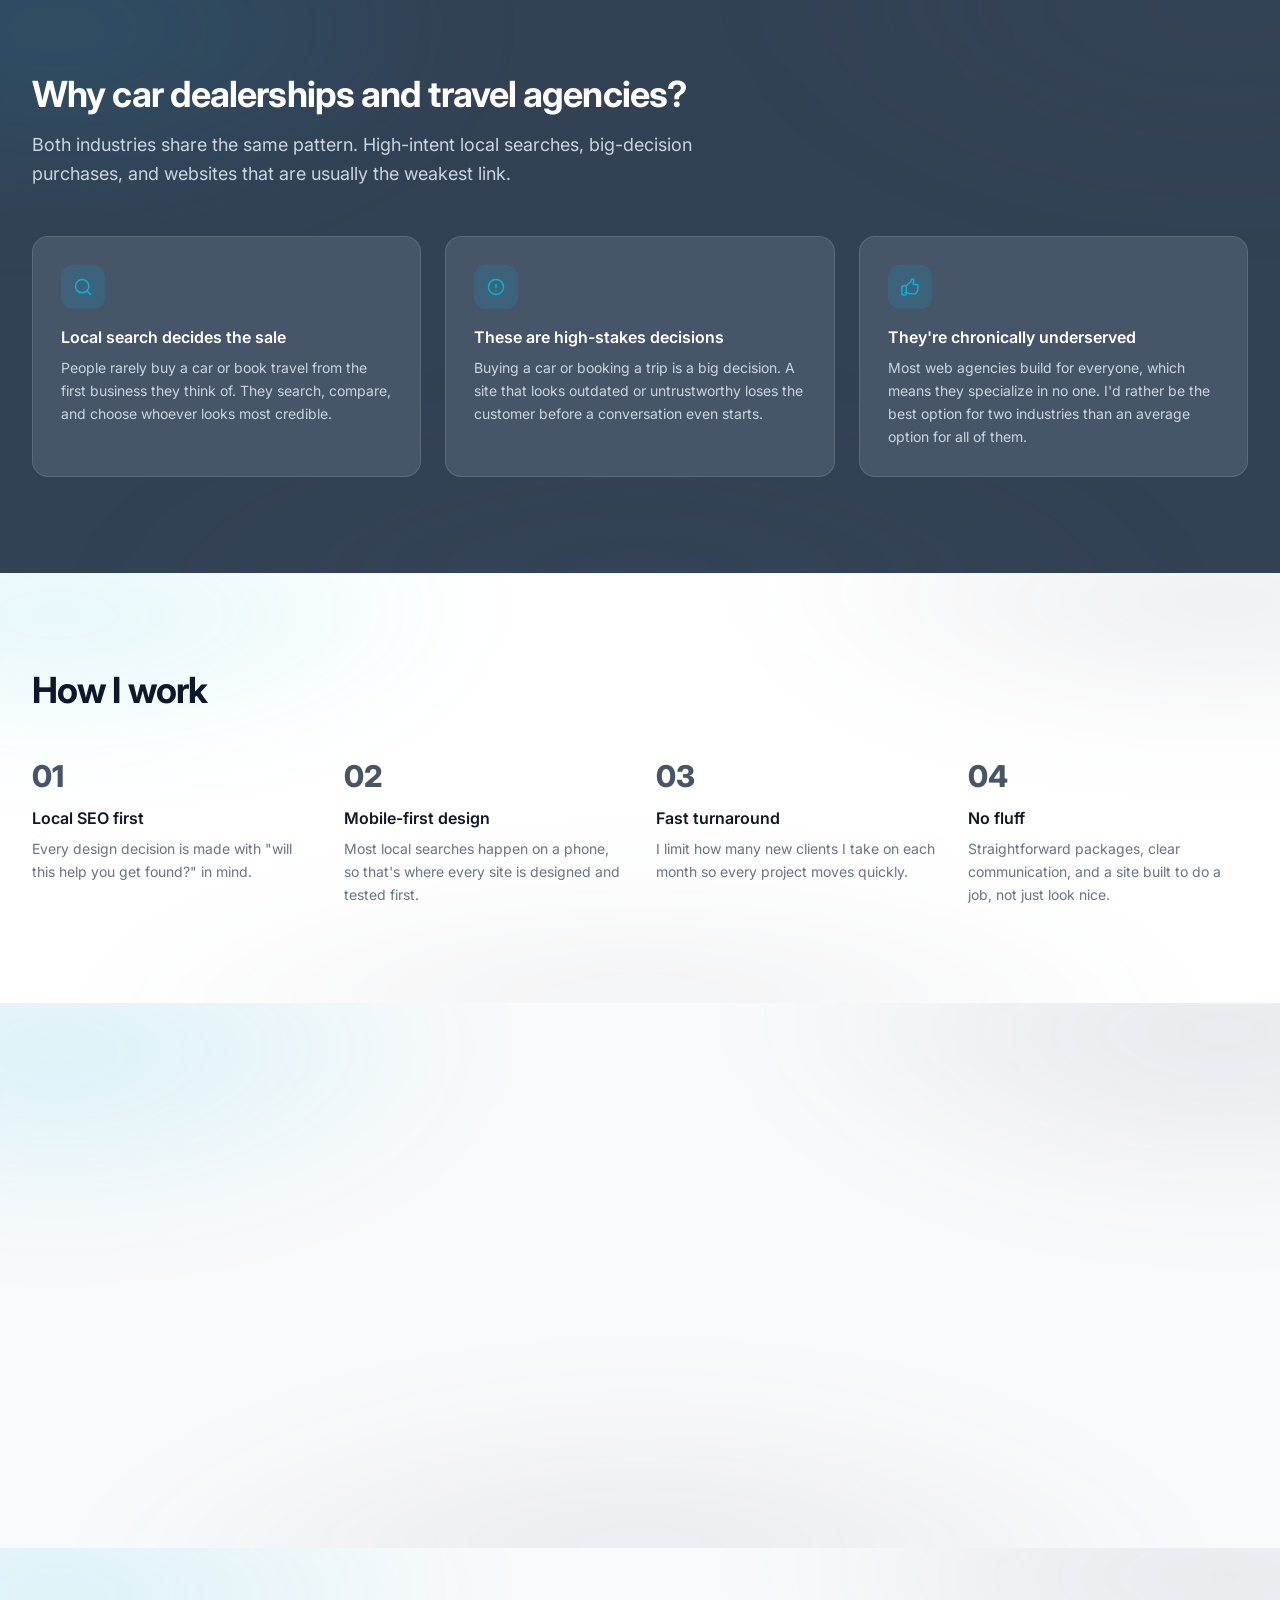
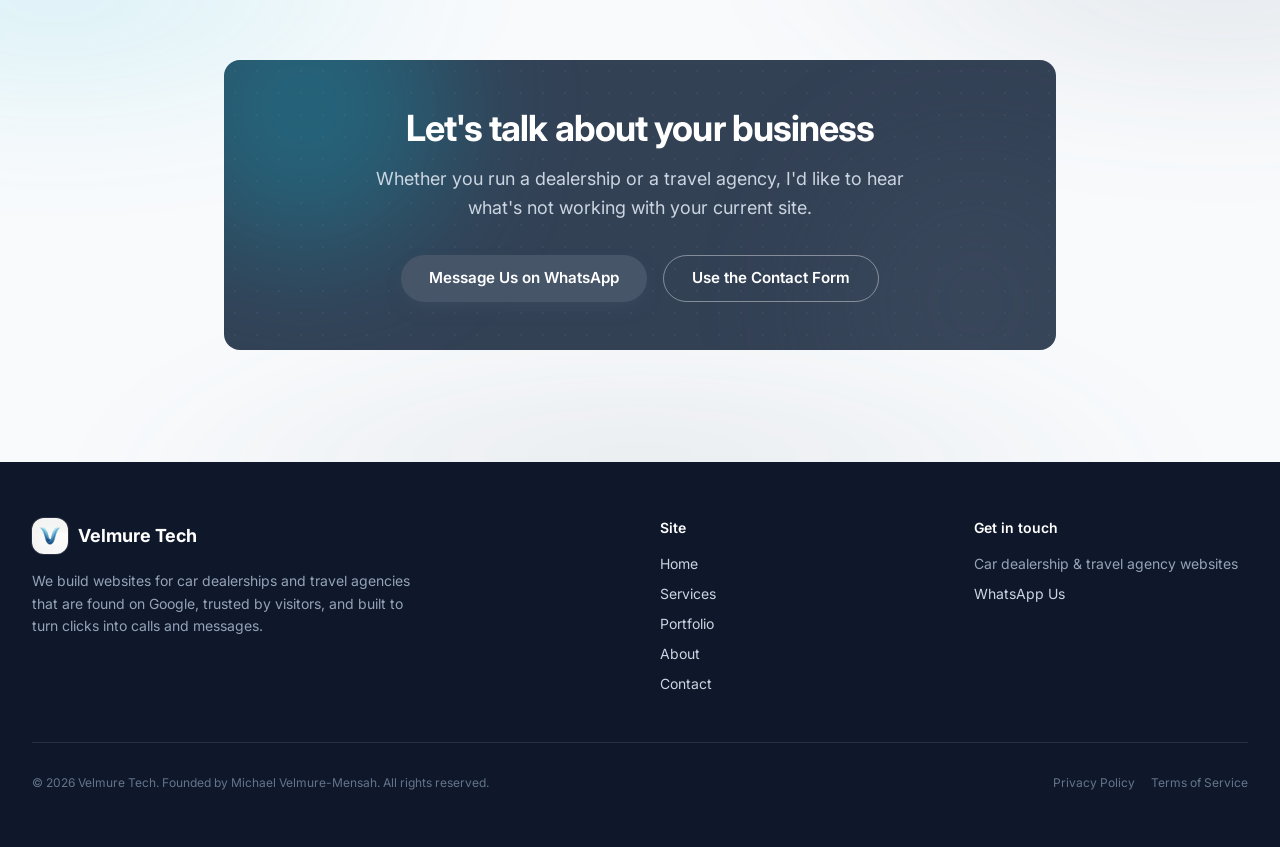
==== commit 68661999: "Replace glassmorphism with solid panels, fix broken opacity utilities, and add imagery - Reverse fro" ====
--- a/about.html
+++ b/about.html
@@ -52,7 +52,7 @@
 
 
 <!-- ===================== HEADER ===================== -->
-<header id="site-header" class="sticky top-0 z-40 bg-white/70 backdrop-blur-xl backdrop-saturate-150 border-b border-white/40 shadow-sm shadow-slate-900/5 transition-shadow">
+<header id="site-header" class="sticky top-0 z-40 bg-white border-b border-slate-200 shadow-sm shadow-slate-900/5 transition-shadow">
   <div class="max-w-7xl mx-auto px-4 sm:px-6 lg:px-8">
     <div class="flex items-center justify-between h-16 sm:h-20">
       <a href="index.html" class="flex items-center gap-2.5 shrink-0">
@@ -82,7 +82,7 @@
     </div>
   </div>
 
-  <div id="mobile-menu" class="hidden md:hidden border-t border-white/40 bg-white/80 backdrop-blur-xl">
+  <div id="mobile-menu" class="hidden md:hidden border-t border-slate-200 bg-white">
     <div class="px-4 py-4 space-y-1">
       <a data-page="home" href="index.html" class="nav-link block rounded-md px-3 py-2.5 text-base font-medium text-slate-700 hover:bg-slate-50">Home</a>
       <a data-page="services" href="services.html" class="nav-link block rounded-md px-3 py-2.5 text-base font-medium text-slate-700 hover:bg-slate-50">Services</a>
@@ -148,7 +148,7 @@
   </section>
 
   <!-- ===================== WHY THESE TWO NICHES ===================== -->
-  <section class="py-20 sm:py-24 bg-primary-dark">
+  <section class="py-20 sm:py-24 bg-primary-dark bg-mesh">
     <div class="max-w-7xl mx-auto px-4 sm:px-6 lg:px-8">
       <div class="max-w-2xl reveal">
         <h2 class="text-3xl sm:text-4xl font-bold tracking-tight text-white">Why car dealerships and travel agencies?</h2>
@@ -156,21 +156,21 @@
       </div>
 
       <div class="mt-12 grid md:grid-cols-3 gap-6">
-        <div class="card !bg-white/10 !border-white/15 backdrop-blur-md backdrop-saturate-150 p-7 reveal reveal-delay-1">
+        <div class="card card-on-dark p-7 reveal reveal-delay-1">
           <div class="flex h-11 w-11 items-center justify-center rounded-xl bg-secondary/15 text-secondary">
             <svg class="h-5 w-5" fill="none" viewBox="0 0 24 24" stroke="currentColor" aria-hidden="true"><path stroke-linecap="round" stroke-linejoin="round" stroke-width="1.75" d="M21 21l-4.35-4.35M11 19a8 8 0 100-16 8 8 0 000 16z"/></svg>
           </div>
           <h3 class="mt-4 font-semibold text-white">Local search decides the sale</h3>
           <p class="mt-2 text-sm text-slate-300 leading-relaxed">People rarely buy a car or book travel from the first business they think of. They search, compare, and choose whoever looks most credible.</p>
         </div>
-        <div class="card !bg-white/10 !border-white/15 backdrop-blur-md backdrop-saturate-150 p-7 reveal reveal-delay-2">
+        <div class="card card-on-dark p-7 reveal reveal-delay-2">
           <div class="flex h-11 w-11 items-center justify-center rounded-xl bg-secondary/15 text-secondary">
             <svg class="h-5 w-5" fill="none" viewBox="0 0 24 24" stroke="currentColor" aria-hidden="true"><path stroke-linecap="round" stroke-linejoin="round" stroke-width="1.75" d="M12 9v3.75m0 3.75h.007v.008H12v-.008zM21 12a9 9 0 11-18 0 9 9 0 0118 0z"/></svg>
           </div>
           <h3 class="mt-4 font-semibold text-white">These are high-stakes decisions</h3>
           <p class="mt-2 text-sm text-slate-300 leading-relaxed">Buying a car or booking a trip is a big decision. A site that looks outdated or untrustworthy loses the customer before a conversation even starts.</p>
         </div>
-        <div class="card !bg-white/10 !border-white/15 backdrop-blur-md backdrop-saturate-150 p-7 reveal reveal-delay-3">
+        <div class="card card-on-dark p-7 reveal reveal-delay-3">
           <div class="flex h-11 w-11 items-center justify-center rounded-xl bg-secondary/15 text-secondary">
             <svg class="h-5 w-5" fill="none" viewBox="0 0 24 24" stroke="currentColor" aria-hidden="true"><path stroke-linecap="round" stroke-linejoin="round" stroke-width="1.75" d="M6.633 10.5c.806 0 1.533-.446 2.031-1.08a9.041 9.041 0 012.861-2.4c.723-.384 1.35-.956 1.653-1.715a4.498 4.498 0 00.322-1.672V3a.75.75 0 01.75-.75A2.25 2.25 0 0116.5 4.5c0 1.152-.26 2.243-.723 3.218-.266.558.107 1.282.725 1.282h3.126c1.026 0 1.945.694 2.054 1.715.045.422.068.85.068 1.285a11.95 11.95 0 01-2.649 7.521c-.388.482-.987.729-1.605.729H13.48c-.483 0-.964-.078-1.423-.23l-3.114-1.04a4.501 4.501 0 00-1.423-.23H5.904M6.633 10.5H4.5A2.25 2.25 0 002.25 12.75v6.75A2.25 2.25 0 004.5 21.75h1.5c.75 0 1.5-.75 1.5-1.5V12c0-.75-.75-1.5-1.5-1.5z"/></svg>
           </div>
@@ -182,7 +182,7 @@
   </section>
 
   <!-- ===================== HOW WE WORK ===================== -->
-  <section class="py-20 sm:py-24 bg-white border-t border-slate-100">
+  <section class="py-20 sm:py-24 bg-white bg-mesh border-t border-slate-100">
     <div class="max-w-7xl mx-auto px-4 sm:px-6 lg:px-8">
       <div class="max-w-2xl reveal">
         <h2 class="text-3xl sm:text-4xl font-bold tracking-tight text-ink">How I work</h2>
@@ -254,13 +254,20 @@
   </section>
 
   <!-- ===================== FINAL CTA ===================== -->
-  <section class="py-20 sm:py-28">
-    <div class="max-w-4xl mx-auto px-4 sm:px-6 lg:px-8 text-center reveal">
-      <h2 class="text-3xl sm:text-4xl font-bold tracking-tight text-ink">Let's talk about your business</h2>
-      <p class="mt-4 text-slate-600 text-lg max-w-xl mx-auto leading-relaxed">Whether you run a dealership or a travel agency, I'd like to hear what's not working with your current site.</p>
-      <div class="mt-8 flex flex-col sm:flex-row gap-4 justify-center">
-        <a href="https://wa.me/233591847958?text=Hi%20Velmure%20Tech%2C%20I%27d%20like%20to%20talk%20about%20a%20new%20website." target="_blank" rel="noopener" class="btn btn-accent text-base">Message Us on WhatsApp</a>
-        <a href="contact.html" class="btn btn-outline text-base">Use the Contact Form</a>
+  <section class="py-20 sm:py-28 bg-mesh">
+    <div class="max-w-4xl mx-auto px-4 sm:px-6 lg:px-8 reveal">
+      <div class="rounded-2xl bg-primary-dark p-8 sm:p-12 text-center relative overflow-hidden">
+        <div class="absolute inset-0 bg-noise-dots opacity-30" aria-hidden="true"></div>
+        <div class="absolute -top-24 -left-16 h-72 w-72 rounded-full bg-secondary/30 blur-3xl" aria-hidden="true"></div>
+        <div class="absolute -bottom-24 -right-16 h-72 w-72 rounded-full bg-accent/30 blur-3xl" aria-hidden="true"></div>
+        <div class="relative">
+          <h2 class="text-3xl sm:text-4xl font-bold tracking-tight text-white">Let's talk about your business</h2>
+          <p class="mt-4 text-slate-300 text-lg max-w-xl mx-auto leading-relaxed">Whether you run a dealership or a travel agency, I'd like to hear what's not working with your current site.</p>
+          <div class="mt-8 flex flex-col sm:flex-row gap-4 justify-center">
+            <a href="https://wa.me/233591847958?text=Hi%20Velmure%20Tech%2C%20I%27d%20like%20to%20talk%20about%20a%20new%20website." target="_blank" rel="noopener" class="btn btn-accent text-base">Message Us on WhatsApp</a>
+            <a href="contact.html" class="btn btn-outline-light text-base">Use the Contact Form</a>
+          </div>
+        </div>
       </div>
     </div>
   </section>
--- a/css/style.css
+++ b/css/style.css
@@ -13,6 +13,43 @@
   --color-ink: #0f172a;          /* dark text / footer */
 }
 
+/* ---- Opacity-modifier utilities for CSS-variable-based brand colors -----
+   tailwind.config.js defines primary/secondary/accent/ink as raw var(--x)
+   references, which Tailwind cannot apply a color-opacity modifier to, so
+   any `bg-accent/30`, `border-secondary/40`, `from-ink/95` etc. class was
+   silently dropped from the compiled build. These hand-written rules
+   restore exactly the classes already used in the HTML (same selectors
+   Tailwind would generate), without needing a rebuild.
+   -------------------------------------------------------------------------- */
+.bg-accent\/10 { background-color: rgb(71 85 105 / 0.1); }
+.bg-accent\/25 { background-color: rgb(71 85 105 / 0.25); }
+.bg-accent\/30 { background-color: rgb(71 85 105 / 0.3); }
+.bg-primary\/25 { background-color: rgb(71 85 105 / 0.25); }
+.bg-primary-dark\/5 { background-color: rgb(51 65 85 / 0.05); }
+.bg-secondary\/10 { background-color: rgb(6 182 212 / 0.1); }
+.bg-secondary\/15 { background-color: rgb(6 182 212 / 0.15); }
+.bg-secondary\/25 { background-color: rgb(6 182 212 / 0.25); }
+.bg-secondary\/30 { background-color: rgb(6 182 212 / 0.3); }
+.bg-secondary\/5 { background-color: rgb(6 182 212 / 0.05); }
+.border-accent\/20 { border-color: rgb(71 85 105 / 0.2); }
+.border-secondary\/40 { border-color: rgb(6 182 212 / 0.4); }
+.from-accent\/20 { --tw-gradient-from: rgb(71 85 105 / 0.2) var(--tw-gradient-from-position); --tw-gradient-to: rgb(71 85 105 / 0) var(--tw-gradient-to-position); --tw-gradient-stops: var(--tw-gradient-from), var(--tw-gradient-to); }
+.from-ink\/60 { --tw-gradient-from: rgb(15 23 42 / 0.6) var(--tw-gradient-from-position); --tw-gradient-to: rgb(15 23 42 / 0) var(--tw-gradient-to-position); --tw-gradient-stops: var(--tw-gradient-from), var(--tw-gradient-to); }
+.from-ink\/80 { --tw-gradient-from: rgb(15 23 42 / 0.8) var(--tw-gradient-from-position); --tw-gradient-to: rgb(15 23 42 / 0) var(--tw-gradient-to-position); --tw-gradient-stops: var(--tw-gradient-from), var(--tw-gradient-to); }
+.from-ink\/85 { --tw-gradient-from: rgb(15 23 42 / 0.85) var(--tw-gradient-from-position); --tw-gradient-to: rgb(15 23 42 / 0) var(--tw-gradient-to-position); --tw-gradient-stops: var(--tw-gradient-from), var(--tw-gradient-to); }
+.from-ink\/95 { --tw-gradient-from: rgb(15 23 42 / 0.95) var(--tw-gradient-from-position); --tw-gradient-to: rgb(15 23 42 / 0) var(--tw-gradient-to-position); --tw-gradient-stops: var(--tw-gradient-from), var(--tw-gradient-to); }
+.from-primary-dark\/50 { --tw-gradient-from: rgb(51 65 85 / 0.5) var(--tw-gradient-from-position); --tw-gradient-to: rgb(51 65 85 / 0) var(--tw-gradient-to-position); --tw-gradient-stops: var(--tw-gradient-from), var(--tw-gradient-to); }
+.from-secondary\/40 { --tw-gradient-from: rgb(6 182 212 / 0.4) var(--tw-gradient-from-position); --tw-gradient-to: rgb(6 182 212 / 0) var(--tw-gradient-to-position); --tw-gradient-stops: var(--tw-gradient-from), var(--tw-gradient-to); }
+.via-accent\/25 { --tw-gradient-to: rgb(71 85 105 / 0) var(--tw-gradient-to-position); --tw-gradient-stops: var(--tw-gradient-from), rgb(71 85 105 / 0.25) var(--tw-gradient-via-position), var(--tw-gradient-to); }
+.via-ink\/80 { --tw-gradient-to: rgb(15 23 42 / 0) var(--tw-gradient-to-position); --tw-gradient-stops: var(--tw-gradient-from), rgb(15 23 42 / 0.8) var(--tw-gradient-via-position), var(--tw-gradient-to); }
+.via-primary-dark\/35 { --tw-gradient-to: rgb(51 65 85 / 0) var(--tw-gradient-to-position); --tw-gradient-stops: var(--tw-gradient-from), rgb(51 65 85 / 0.35) var(--tw-gradient-via-position), var(--tw-gradient-to); }
+.via-primary-dark\/70 { --tw-gradient-to: rgb(51 65 85 / 0) var(--tw-gradient-to-position); --tw-gradient-stops: var(--tw-gradient-from), rgb(51 65 85 / 0.7) var(--tw-gradient-via-position), var(--tw-gradient-to); }
+.via-primary-dark\/75 { --tw-gradient-to: rgb(51 65 85 / 0) var(--tw-gradient-to-position); --tw-gradient-stops: var(--tw-gradient-from), rgb(51 65 85 / 0.75) var(--tw-gradient-via-position), var(--tw-gradient-to); }
+.via-secondary\/15 { --tw-gradient-to: rgb(6 182 212 / 0) var(--tw-gradient-to-position); --tw-gradient-stops: var(--tw-gradient-from), rgb(6 182 212 / 0.15) var(--tw-gradient-via-position), var(--tw-gradient-to); }
+.to-ink\/45 { --tw-gradient-to: rgb(15 23 42 / 0.45) var(--tw-gradient-to-position); }
+.to-ink\/55 { --tw-gradient-to: rgb(15 23 42 / 0.55) var(--tw-gradient-to-position); }
+.to-ink\/85 { --tw-gradient-to: rgb(15 23 42 / 0.85) var(--tw-gradient-to-position); }
+
 html {
   scroll-behavior: smooth;
 }
@@ -133,6 +170,23 @@
   border-color: #cbd5e1;
 }
 
+/* Fixed-ratio cover photo pinned to the top of a .card, used to introduce
+   niche/industry sections with a supporting photo instead of just an icon.
+   Needs `overflow-hidden` on the .card itself to clip to its rounded corners. */
+.card-cover {
+  aspect-ratio: 16 / 10;
+  overflow: hidden;
+}
+.card-cover img {
+  width: 100%;
+  height: 100%;
+  object-fit: cover;
+  transition: transform 0.5s ease;
+}
+.card:hover .card-cover img {
+  transform: scale(1.06);
+}
+
 .tier-popular {
   position: relative;
   border: 2px solid transparent;
@@ -146,30 +200,35 @@
   border-color: transparent;
 }
 
-/* ---- Glassmorphism ----------------------------------------------------------
-   Frosted-glass panels for use over photos or colored/dark sections.
-   .glass = translucent on dark backgrounds, .glass-light = translucent on
-   light backgrounds. Both need a backdrop-filter-capable browser; they
-   degrade gracefully to a plain tinted panel otherwise.
+/* ---- Solid panels -------------------------------------------------------
+   Opaque panels for use over photos or colored/dark sections. Replaces the
+   site's former frosted-glass (backdrop-blur) treatment with flat, solid
+   fills for a cleaner, more corporate look and more reliable text contrast.
+   .glass = solid panel for dark/photo backgrounds, .glass-light = solid
+   panel for light backgrounds.
    -------------------------------------------------------------------------- */
 .glass {
-  background: rgba(255, 255, 255, 0.1);
-  backdrop-filter: blur(20px) saturate(180%);
-  -webkit-backdrop-filter: blur(20px) saturate(180%);
-  border: 1px solid rgba(255, 255, 255, 0.18);
-  box-shadow: inset 0 1px 0 0 rgba(255, 255, 255, 0.2), 0 8px 32px -8px rgba(0, 0, 0, 0.35);
-}
-.glass:hover {
-  background: rgba(255, 255, 255, 0.14);
-  border-color: rgba(255, 255, 255, 0.28);
+  background: var(--color-primary-dark);
+  border: 1px solid rgba(255, 255, 255, 0.1);
+  box-shadow: 0 20px 45px -20px rgba(15, 23, 42, 0.6);
 }
 
 .glass-light {
-  background: rgba(255, 255, 255, 0.65);
-  backdrop-filter: blur(16px) saturate(180%);
-  -webkit-backdrop-filter: blur(16px) saturate(180%);
-  border: 1px solid rgba(255, 255, 255, 0.7);
-  box-shadow: inset 0 1px 0 0 rgba(255, 255, 255, 0.6), 0 8px 32px -12px rgba(15, 23, 42, 0.15);
+  background: #fff;
+  border: 1px solid #e2e8f0;
+  box-shadow: 0 8px 32px -12px rgba(15, 23, 42, 0.15);
+}
+
+/* Solid card fill for use on dark (--color-primary-dark) sections, in place
+   of the former translucent/blurred card variant. Values chosen to match
+   Tailwind classes not present in the prebuilt css/tailwind.css, since that
+   file requires a manual rebuild (see tailwind-src.css) that isn't run here. */
+.card-on-dark {
+  background-color: var(--color-primary) !important;
+  border-color: rgba(255, 255, 255, 0.12) !important;
+}
+.card-on-dark:hover {
+  border-color: rgba(255, 255, 255, 0.28) !important;
 }
 
 /* ---- Glow accents ------------------------------------------------------------ */
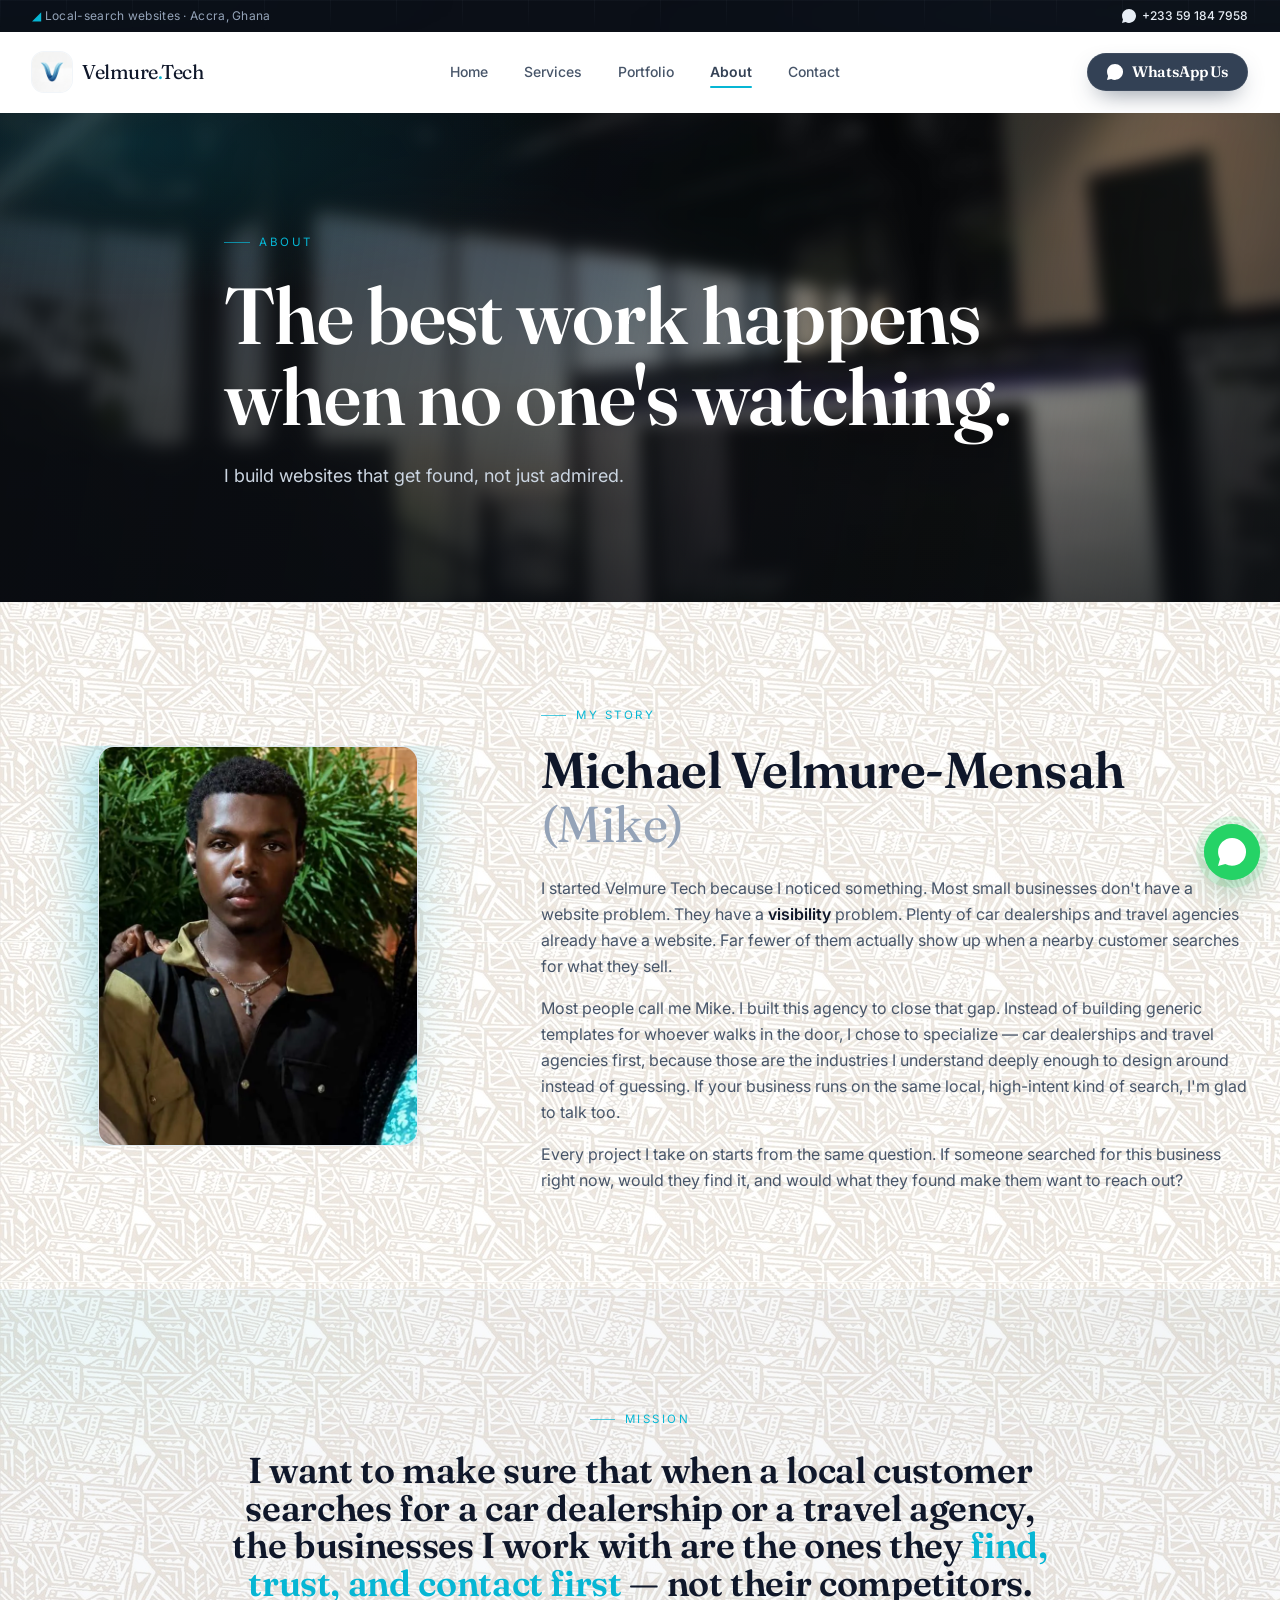
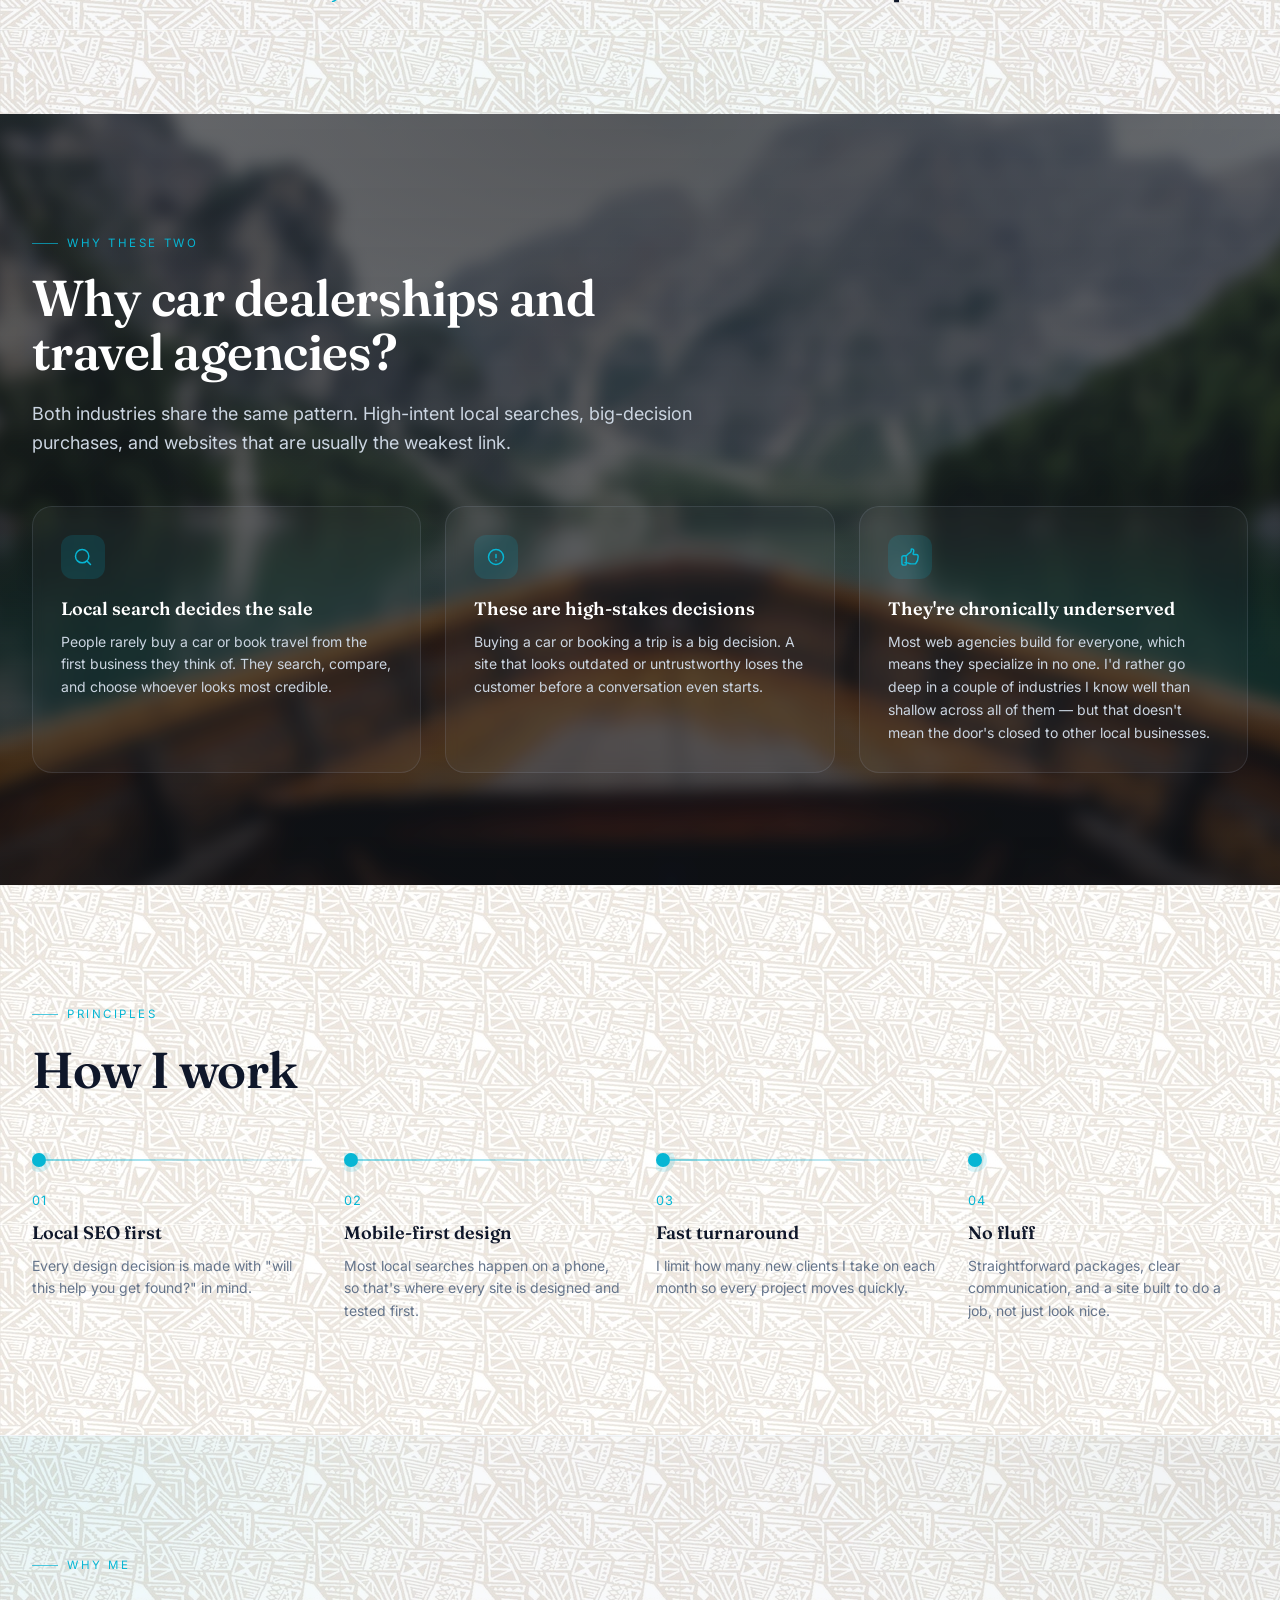
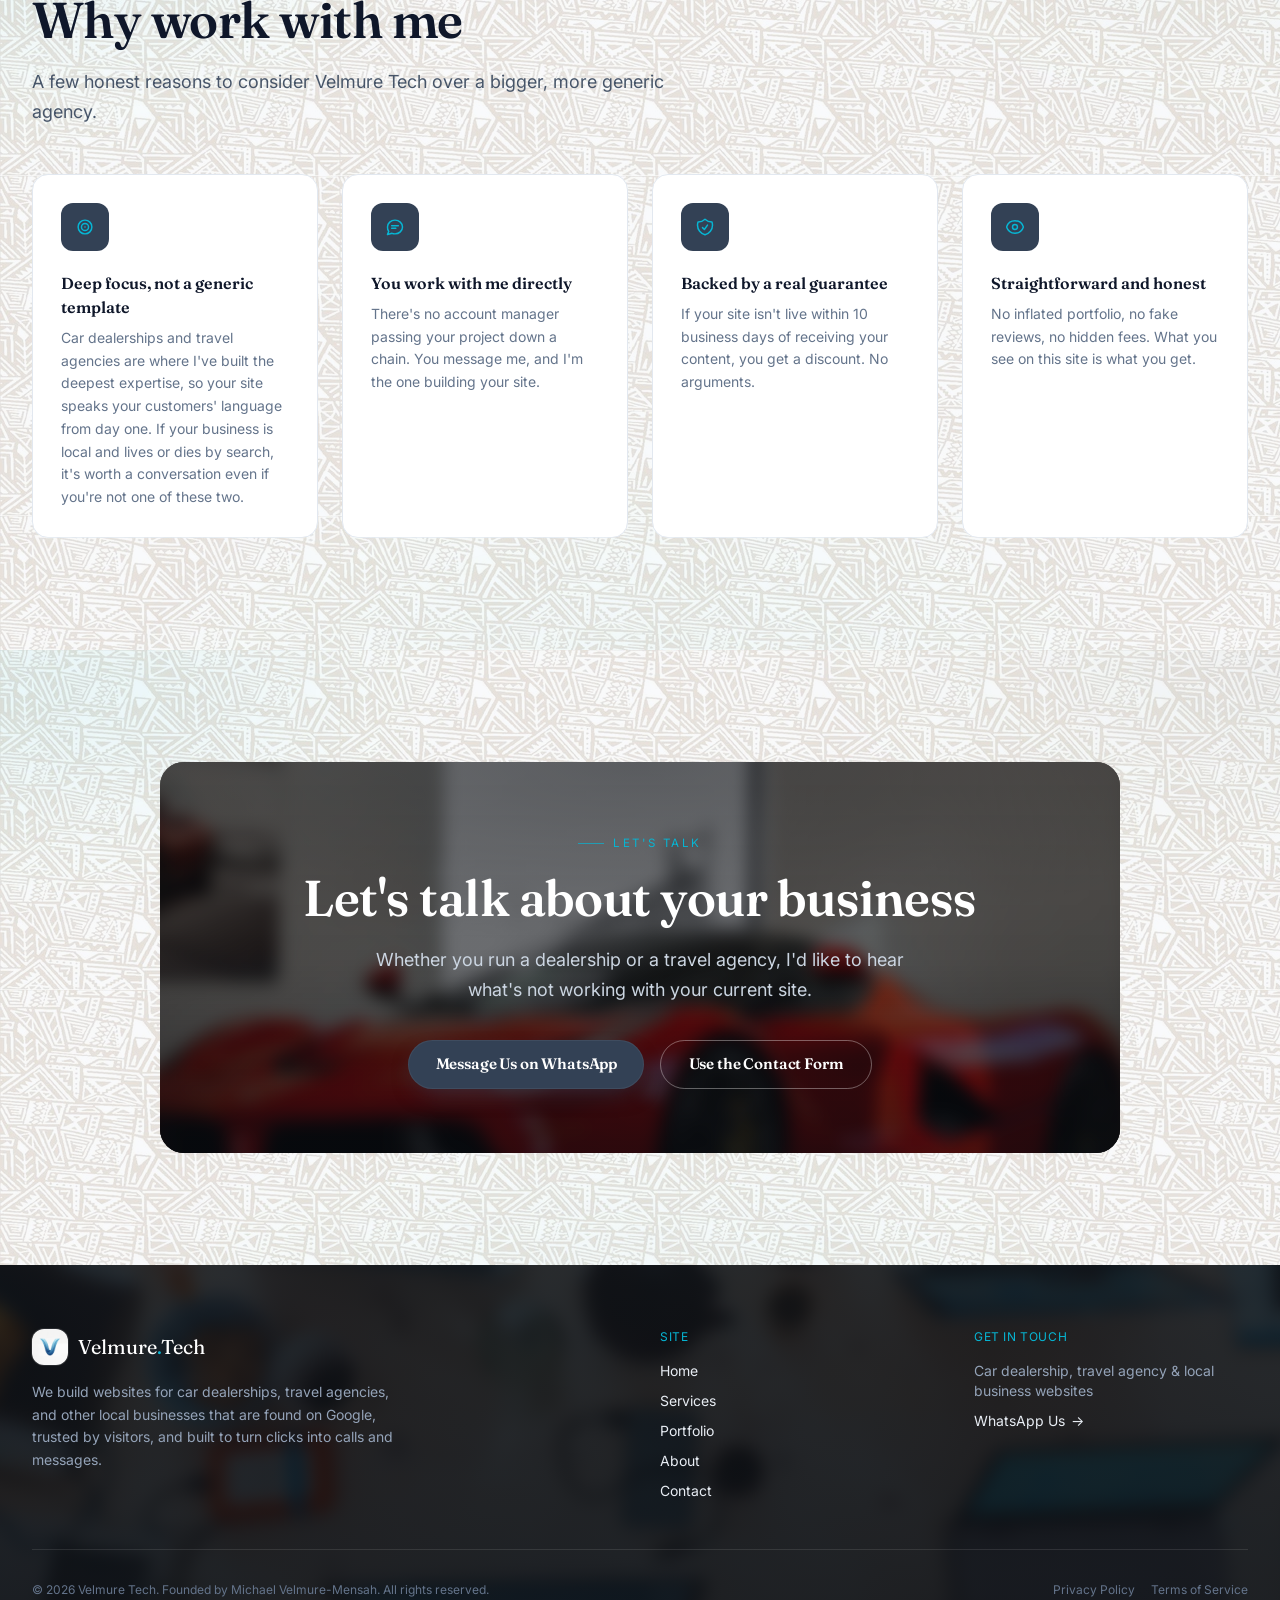
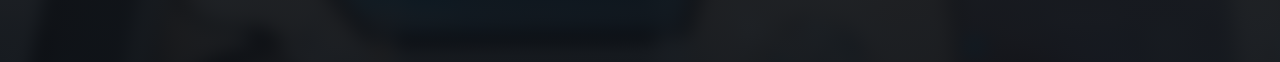
==== commit 76311541: "Add SEO/meta overhaul, animated hero, and mobile QA fixes - Technical SEO: canonical tags, full Open" ====
--- a/about.html
+++ b/about.html
@@ -3,13 +3,35 @@
 <head>
 <meta charset="UTF-8" />
 <meta name="viewport" content="width=device-width, initial-scale=1.0" />
-<title>About | Velmure Tech</title>
-<meta name="description" content="Velmure Tech was founded by Michael Velmure-Mensah to help car dealerships and travel agencies get found, trusted, and contacted online." />
+<title>About Velmure Tech | Founded by Michael Velmure-Mensah</title>
+<meta name="description" content="Velmure Tech is a web agency founded by Michael Velmure-Mensah, building local-search websites for car dealerships and travel agencies that get found, trusted, and contacted." />
+<meta name="robots" content="index, follow" />
+<meta name="author" content="Velmure Tech" />
+<link rel="canonical" href="https://velmuretech.example/about.html" />
+
+<!-- Open Graph / Facebook / WhatsApp link preview -->
+<meta property="og:type" content="website" />
+<meta property="og:site_name" content="Velmure Tech" />
+<meta property="og:title" content="About Velmure Tech | Founded by Michael Velmure-Mensah" />
+<meta property="og:description" content="Velmure Tech is a web agency founded by Michael Velmure-Mensah, building local-search websites for car dealerships and travel agencies that get found, trusted, and contacted." />
+<meta property="og:url" content="https://velmuretech.example/about.html" />
+<meta property="og:image" content="https://velmuretech.example/images/photo/workspace-overhead.jpg" />
+<meta property="og:image:width" content="1920" />
+<meta property="og:image:height" content="1280" />
+<meta property="og:locale" content="en_GB" />
+
+<!-- Twitter Card -->
+<meta name="twitter:card" content="summary_large_image" />
+<meta name="twitter:title" content="About Velmure Tech | Founded by Michael Velmure-Mensah" />
+<meta name="twitter:description" content="Velmure Tech is a web agency founded by Michael Velmure-Mensah, building local-search websites for car dealerships and travel agencies that get found, trusted, and contacted." />
+<meta name="twitter:image" content="https://velmuretech.example/images/photo/workspace-overhead.jpg" />
 
 <link rel="icon" type="image/png" href="images/logo-icon.png" />
+<link rel="apple-touch-icon" href="images/logo-icon.png" />
+<meta name="theme-color" content="#0b1220" />
 <link rel="preconnect" href="https://fonts.googleapis.com" />
 <link rel="preconnect" href="https://fonts.gstatic.com" crossorigin />
-<link href="https://fonts.googleapis.com/css2?family=Inter:wght@400;500;600;700;800&display=swap" rel="stylesheet" />
+<link href="https://fonts.googleapis.com/css2?family=Fraunces:ital,opsz,wght@0,9..144,400..600;1,9..144,400..500&family=Inter:wght@400;500;600;700&display=swap" rel="stylesheet" />
 
 <link rel="stylesheet" href="css/tailwind.css" />
 <link rel="stylesheet" href="css/style.css" />
@@ -17,50 +39,52 @@
 <script type="application/ld+json">
 {
   "@context": "https://schema.org",
-  "@type": "LocalBusiness",
+  "@type": "ProfessionalService",
   "name": "Velmure Tech",
-  "description": "Velmure Tech builds websites for car dealerships and travel agencies, focused on local search visibility so businesses get found, trusted, and contacted online.",
-  "logo": "images/logo-icon.png",
-  "image": "images/logo-icon.png",
+  "description": "Velmure Tech builds websites for car dealerships, travel agencies, and other local businesses, focused on local search visibility so businesses get found, trusted, and contacted online.",
   "telephone": "+233591847958",
   "email": "velmuretechcorps@gmail.com",
+  "alternateName": "Velmure.Tech",
   "founder": {
     "@type": "Person",
     "name": "Michael Velmure-Mensah"
   },
   "address": {
     "@type": "PostalAddress",
+    "addressLocality": "Accra",
+    "addressRegion": "Greater Accra Region",
     "addressCountry": "GH"
-  }
+  },
+  "areaServed": "Accra, Ghana"
 }
 </script>
 <!-- END LOCALBUSINESS SCHEMA -->
 </head>
-<body data-page="about" class="bg-surface text-ink font-sans antialiased">
+<body data-page="about" class="bg-surface text-ink antialiased">
 
 <a href="#main" class="sr-only focus:not-sr-only focus:fixed focus:z-[60] focus:top-3 focus:left-3 focus:bg-white focus:text-ink focus:px-4 focus:py-2 focus:rounded-md focus:shadow-lg">Skip to content</a>
 
-<div class="bg-ink text-slate-300 text-xs">
+<!-- ===================== TOP BAR ===================== -->
+<div class="surface-void text-slate-300 text-xs">
   <div class="max-w-7xl mx-auto px-4 sm:px-6 lg:px-8 py-2 flex items-center justify-end sm:justify-between gap-4">
-    <p class="hidden sm:block text-slate-400">Car dealership &amp; travel agency websites</p>
+    <p class="hidden sm:block font-mono tracking-wide text-slate-400"><span class="text-secondary">◢</span> Local-search websites · Accra, Ghana</p>
     <a href="https://wa.me/233591847958" target="_blank" rel="noopener" class="inline-flex items-center gap-1.5 font-medium hover:text-secondary transition-colors">
       <svg viewBox="0 0 24 24" class="h-3.5 w-3.5 fill-current" aria-hidden="true"><path d="M12.04 0C5.407 0 .06 5.335.06 11.938c0 2.104.552 4.157 1.601 5.966L0 24l6.284-1.645a11.94 11.94 0 0 0 5.75 1.464h.005c6.633 0 11.98-5.335 11.98-11.939A11.868 11.868 0 0 0 20.463 3.51 11.868 11.868 0 0 0 12.045 0zm5.432 14.382c-.297-.149-1.758-.867-2.03-.967-.273-.099-.471-.148-.67.15-.197.297-.767.966-.94 1.164-.173.199-.347.223-.644.075-.297-.15-1.255-.463-2.39-1.475-.883-.788-1.48-1.761-1.653-2.059-.173-.297-.018-.458.13-.606.134-.133.298-.347.446-.52.149-.174.198-.298.298-.497.099-.198.05-.371-.025-.52-.075-.149-.669-1.612-.916-2.207-.242-.579-.487-.5-.669-.51-.173-.008-.371-.01-.57-.01-.198 0-.52.074-.792.372-.272.297-1.04 1.016-1.04 2.479 0 1.462 1.065 2.875 1.213 3.074.149.198 2.096 3.2 5.077 4.487.709.306 1.262.489 1.694.625.712.227 1.36.195 1.871.118.571-.085 1.758-.719 2.006-1.413.248-.694.248-1.289.173-1.413-.074-.124-.272-.198-.57-.347z"/></svg>
-      WhatsApp: +233 59 184 7958
+      +233 59 184 7958
     </a>
   </div>
 </div>
 
-
 <!-- ===================== HEADER ===================== -->
-<header id="site-header" class="sticky top-0 z-40 bg-white border-b border-slate-200 shadow-sm shadow-slate-900/5 transition-shadow">
+<header id="site-header" class="sticky top-0 z-40 bg-white/95 border-b border-transparent">
   <div class="max-w-7xl mx-auto px-4 sm:px-6 lg:px-8">
     <div class="flex items-center justify-between h-16 sm:h-20">
-      <a href="index.html" class="flex items-center gap-2.5 shrink-0">
+      <a href="index.html" class="flex items-center gap-2.5 shrink-0" aria-label="Velmure Tech — Home">
         <img src="images/logo-icon.png" alt="Velmure Tech logo" width="40" height="40" class="h-9 w-9 sm:h-10 sm:w-10 rounded-xl ring-1 ring-slate-100 object-cover" />
-        <span class="font-bold text-lg tracking-tight text-ink">Velmure <span class="text-primary-dark font-semibold">Tech</span></span>
+        <span class="font-display text-xl tracking-tight text-ink">Velmure<span class="text-secondary">.</span>Tech</span>
       </a>
 
-      <nav class="hidden md:flex items-center gap-8" aria-label="Primary">
+      <nav class="hidden md:flex items-center gap-9" aria-label="Primary">
         <a data-page="home" href="index.html" class="nav-link text-sm font-medium text-slate-600 hover:text-primary-dark transition-colors">Home</a>
         <a data-page="services" href="services.html" class="nav-link text-sm font-medium text-slate-600 hover:text-primary-dark transition-colors">Services</a>
         <a data-page="portfolio" href="portfolio.html" class="nav-link text-sm font-medium text-slate-600 hover:text-primary-dark transition-colors">Portfolio</a>
@@ -75,7 +99,7 @@
         </a>
       </div>
 
-      <button id="nav-toggle" aria-expanded="false" aria-controls="mobile-menu" aria-label="Toggle menu" class="md:hidden inline-flex items-center justify-center rounded-md p-2 text-slate-700 hover:bg-slate-100">
+      <button id="nav-toggle" aria-expanded="false" aria-controls="mobile-menu" aria-label="Toggle menu" class="md:hidden inline-flex items-center justify-center rounded-md p-2.5 text-slate-700 hover:bg-slate-100">
         <svg id="icon-menu" class="h-6 w-6" fill="none" viewBox="0 0 24 24" stroke="currentColor" aria-hidden="true"><path stroke-linecap="round" stroke-linejoin="round" stroke-width="2" d="M4 6h16M4 12h16M4 18h16" /></svg>
         <svg id="icon-close" class="h-6 w-6 hidden" fill="none" viewBox="0 0 24 24" stroke="currentColor" aria-hidden="true"><path stroke-linecap="round" stroke-linejoin="round" stroke-width="2" d="M6 18L18 6M6 6l12 12" /></svg>
       </button>
@@ -97,40 +121,33 @@
 <main id="main">
 
   <!-- ===================== HERO ===================== -->
-  <section class="relative overflow-hidden py-24 sm:py-32">
-    <div class="absolute inset-0" aria-hidden="true">
-      <img src="images/about-hero.webp" alt="" width="900" height="1599" class="h-full w-full object-cover object-[center_30%] scale-105 blur-sm" />
-      <div class="absolute inset-0 bg-gradient-to-br from-ink/85 via-primary-dark/75 to-ink/85"></div>
-      <div class="absolute -top-20 -left-20 h-72 w-72 rounded-full bg-secondary/25 blur-3xl"></div>
-      <div class="absolute -bottom-24 -right-16 h-72 w-72 rounded-full bg-primary/25 blur-3xl"></div>
-    </div>
-    <div class="relative z-[1] max-w-3xl mx-auto px-4 sm:px-6 lg:px-8">
-      <div class="glass rounded-3xl p-8 sm:p-12 text-center fade-in-load">
-        <p class="inline-flex items-center gap-2 rounded-full bg-white/10 border border-white/20 text-white px-4 py-1.5 text-xs font-semibold tracking-wide uppercase">About</p>
-        <h1 class="mt-6 text-3xl sm:text-5xl font-extrabold tracking-tight text-white">The best work happens when no one's watching.</h1>
-        <p class="mt-5 text-lg text-slate-100 leading-relaxed">I build websites that get found, not just admired.</p>
-      </div>
+  <section class="photo-dark photo-dark--glow py-20 sm:py-28">
+    <div class="photo-dark__img" aria-hidden="true"><img src="images/about-hero.webp" alt="" loading="eager" fetchpriority="high" /></div>
+    <div class="max-w-4xl mx-auto px-4 sm:px-6 lg:px-8">
+      <p class="kicker">About</p>
+      <h1 class="display t-hero text-white mt-6">The best work happens when no one's watching.</h1>
+      <p class="mt-6 text-lg text-slate-300 leading-relaxed max-w-2xl">I build websites that get found, not just admired.</p>
     </div>
   </section>
 
   <!-- ===================== FOUNDER STORY ===================== -->
-  <section class="py-16 sm:py-24 bg-white border-b border-slate-100">
+  <section class="py-16 sm:py-24 bg-white bg-pattern border-b border-slate-100">
     <div class="max-w-7xl mx-auto px-4 sm:px-6 lg:px-8">
       <div class="grid lg:grid-cols-5 gap-14 items-center">
 
-        <div class="lg:col-span-2 fade-in-load">
+        <div class="lg:col-span-2" data-reveal="left">
           <div class="relative mx-auto max-w-xs">
-            <div class="absolute -inset-4 bg-accent/10 rounded-[2rem] -z-10"></div>
-            <img src="images/founder-michael.webp" alt="Portrait of Michael Velmure-Mensah, founder of Velmure Tech" width="662" height="828" loading="lazy" class="w-full aspect-[4/5] object-cover rounded-2xl border border-slate-200 shadow-lg" />
-          </div>
-        </div>
-
-        <div class="lg:col-span-3">
-          <p class="inline-flex items-center gap-2 rounded-full bg-primary-dark/5 text-primary-dark px-4 py-1.5 text-xs font-semibold tracking-wide uppercase">My Story</p>
-          <h2 class="mt-6 text-3xl sm:text-4xl font-extrabold tracking-tight text-ink">Michael Velmure-Mensah (Mike)</h2>
+            <div class="absolute -inset-3 rounded-[2rem] bg-gradient-to-br from-secondary/40 to-primary-dark/40 -z-10 blur-xl"></div>
+            <img src="images/founder-michael.webp" alt="Portrait of Michael Velmure-Mensah, founder of Velmure Tech" width="662" height="828" loading="lazy" class="w-full aspect-[4/5] object-cover rounded-2xl border border-slate-200 shadow-xl" />
+          </div>
+        </div>
+
+        <div class="lg:col-span-3" data-reveal="right">
+          <p class="kicker">My story</p>
+          <h2 class="mt-5 display t-h2 text-ink">Michael Velmure-Mensah <span class="text-slate-400 font-normal">(Mike)</span></h2>
           <div class="mt-6 space-y-4 text-slate-600 leading-relaxed">
-            <p>I started Velmure Tech because I noticed something. Most small businesses don't have a website problem. They have a <em>visibility</em> problem. Plenty of car dealerships and travel agencies already have a website. Far fewer of them actually show up when a nearby customer searches for what they sell.</p>
-            <p>Most people call me Mike. I built this agency to close that gap. Instead of building generic templates for whoever walks in the door, I chose to focus on two industries only. Specializing means I actually understand what makes a dealership site or a travel agency site convert, instead of guessing.</p>
+            <p>I started Velmure Tech because I noticed something. Most small businesses don't have a website problem. They have a <em class="text-ink not-italic font-semibold">visibility</em> problem. Plenty of car dealerships and travel agencies already have a website. Far fewer of them actually show up when a nearby customer searches for what they sell.</p>
+            <p>Most people call me Mike. I built this agency to close that gap. Instead of building generic templates for whoever walks in the door, I chose to specialize — car dealerships and travel agencies first, because those are the industries I understand deeply enough to design around instead of guessing. If your business runs on the same local, high-intent kind of search, I'm glad to talk too.</p>
             <p>Every project I take on starts from the same question. If someone searched for this business right now, would they find it, and would what they found make them want to reach out?</p>
           </div>
         </div>
@@ -140,72 +157,79 @@
   </section>
 
   <!-- ===================== MISSION ===================== -->
-  <section class="py-20 sm:py-24 bg-mesh">
-    <div class="max-w-4xl mx-auto px-4 sm:px-6 lg:px-8 text-center reveal">
-      <h2 class="text-3xl sm:text-4xl font-bold tracking-tight text-ink">My mission</h2>
-      <p class="mt-5 text-lg text-slate-600 leading-relaxed">I want to make sure that when a local customer searches for a car dealership or a travel agency, the businesses I work with are the ones they find, trust, and contact first, not their competitors.</p>
+  <section class="py-20 sm:py-28 bg-mesh bg-pattern">
+    <div class="max-w-4xl mx-auto px-4 sm:px-6 lg:px-8 text-center" data-reveal>
+      <p class="kicker kicker--center">Mission</p>
+      <p class="mt-6 display text-2xl sm:text-4xl leading-tight tracking-tight text-ink">I want to make sure that when a local customer searches for a car dealership or a travel agency, the businesses I work with are the ones they <span class="text-secondary">find, trust, and contact first</span> — not their competitors.</p>
     </div>
   </section>
 
   <!-- ===================== WHY THESE TWO NICHES ===================== -->
-  <section class="py-20 sm:py-24 bg-primary-dark bg-mesh">
+  <section class="photo-dark py-20 sm:py-28">
+    <div class="photo-dark__img" aria-hidden="true"><img src="images/hero/slide-4-1024.webp" alt="" loading="lazy" /></div>
     <div class="max-w-7xl mx-auto px-4 sm:px-6 lg:px-8">
-      <div class="max-w-2xl reveal">
-        <h2 class="text-3xl sm:text-4xl font-bold tracking-tight text-white">Why car dealerships and travel agencies?</h2>
-        <p class="mt-4 text-slate-300 text-lg leading-relaxed">Both industries share the same pattern. High-intent local searches, big-decision purchases, and websites that are usually the weakest link.</p>
+      <div class="max-w-2xl" data-reveal>
+        <p class="kicker">Why these two</p>
+        <h2 class="display t-h2 text-white mt-5">Why car dealerships and travel agencies?</h2>
+        <p class="mt-5 text-slate-300 text-lg leading-relaxed">Both industries share the same pattern. High-intent local searches, big-decision purchases, and websites that are usually the weakest link.</p>
       </div>
 
       <div class="mt-12 grid md:grid-cols-3 gap-6">
-        <div class="card card-on-dark p-7 reveal reveal-delay-1">
+        <div class="card card-on-dark p-7 spotlight" data-reveal style="--d:0ms">
           <div class="flex h-11 w-11 items-center justify-center rounded-xl bg-secondary/15 text-secondary">
             <svg class="h-5 w-5" fill="none" viewBox="0 0 24 24" stroke="currentColor" aria-hidden="true"><path stroke-linecap="round" stroke-linejoin="round" stroke-width="1.75" d="M21 21l-4.35-4.35M11 19a8 8 0 100-16 8 8 0 000 16z"/></svg>
           </div>
-          <h3 class="mt-4 font-semibold text-white">Local search decides the sale</h3>
+          <h3 class="mt-4 font-display font-semibold text-white text-lg">Local search decides the sale</h3>
           <p class="mt-2 text-sm text-slate-300 leading-relaxed">People rarely buy a car or book travel from the first business they think of. They search, compare, and choose whoever looks most credible.</p>
         </div>
-        <div class="card card-on-dark p-7 reveal reveal-delay-2">
+        <div class="card card-on-dark p-7 spotlight" data-reveal style="--d:120ms">
           <div class="flex h-11 w-11 items-center justify-center rounded-xl bg-secondary/15 text-secondary">
             <svg class="h-5 w-5" fill="none" viewBox="0 0 24 24" stroke="currentColor" aria-hidden="true"><path stroke-linecap="round" stroke-linejoin="round" stroke-width="1.75" d="M12 9v3.75m0 3.75h.007v.008H12v-.008zM21 12a9 9 0 11-18 0 9 9 0 0118 0z"/></svg>
           </div>
-          <h3 class="mt-4 font-semibold text-white">These are high-stakes decisions</h3>
+          <h3 class="mt-4 font-display font-semibold text-white text-lg">These are high-stakes decisions</h3>
           <p class="mt-2 text-sm text-slate-300 leading-relaxed">Buying a car or booking a trip is a big decision. A site that looks outdated or untrustworthy loses the customer before a conversation even starts.</p>
         </div>
-        <div class="card card-on-dark p-7 reveal reveal-delay-3">
+        <div class="card card-on-dark p-7 spotlight" data-reveal style="--d:240ms">
           <div class="flex h-11 w-11 items-center justify-center rounded-xl bg-secondary/15 text-secondary">
             <svg class="h-5 w-5" fill="none" viewBox="0 0 24 24" stroke="currentColor" aria-hidden="true"><path stroke-linecap="round" stroke-linejoin="round" stroke-width="1.75" d="M6.633 10.5c.806 0 1.533-.446 2.031-1.08a9.041 9.041 0 012.861-2.4c.723-.384 1.35-.956 1.653-1.715a4.498 4.498 0 00.322-1.672V3a.75.75 0 01.75-.75A2.25 2.25 0 0116.5 4.5c0 1.152-.26 2.243-.723 3.218-.266.558.107 1.282.725 1.282h3.126c1.026 0 1.945.694 2.054 1.715.045.422.068.85.068 1.285a11.95 11.95 0 01-2.649 7.521c-.388.482-.987.729-1.605.729H13.48c-.483 0-.964-.078-1.423-.23l-3.114-1.04a4.501 4.501 0 00-1.423-.23H5.904M6.633 10.5H4.5A2.25 2.25 0 002.25 12.75v6.75A2.25 2.25 0 004.5 21.75h1.5c.75 0 1.5-.75 1.5-1.5V12c0-.75-.75-1.5-1.5-1.5z"/></svg>
           </div>
-          <h3 class="mt-4 font-semibold text-white">They're chronically underserved</h3>
-          <p class="mt-2 text-sm text-slate-300 leading-relaxed">Most web agencies build for everyone, which means they specialize in no one. I'd rather be the best option for two industries than an average option for all of them.</p>
-        </div>
-      </div>
-    </div>
-  </section>
-
-  <!-- ===================== HOW WE WORK ===================== -->
-  <section class="py-20 sm:py-24 bg-white bg-mesh border-t border-slate-100">
+          <h3 class="mt-4 font-display font-semibold text-white text-lg">They're chronically underserved</h3>
+          <p class="mt-2 text-sm text-slate-300 leading-relaxed">Most web agencies build for everyone, which means they specialize in no one. I'd rather go deep in a couple of industries I know well than shallow across all of them — but that doesn't mean the door's closed to other local businesses.</p>
+        </div>
+      </div>
+    </div>
+  </section>
+
+  <!-- ===================== HOW I WORK ===================== -->
+  <section class="py-20 sm:py-28 bg-white bg-pattern border-b border-slate-100">
     <div class="max-w-7xl mx-auto px-4 sm:px-6 lg:px-8">
-      <div class="max-w-2xl reveal">
-        <h2 class="text-3xl sm:text-4xl font-bold tracking-tight text-ink">How I work</h2>
-      </div>
-      <div class="mt-12 grid sm:grid-cols-2 lg:grid-cols-4 gap-8">
-        <div class="reveal reveal-delay-1">
-          <p class="text-3xl font-extrabold text-accent">01</p>
-          <h3 class="mt-3 font-semibold text-ink">Local SEO first</h3>
+      <div class="max-w-2xl" data-reveal>
+        <p class="kicker">Principles</p>
+        <h2 class="display t-h2 text-ink mt-5">How I work</h2>
+      </div>
+      <div class="mt-14 grid sm:grid-cols-2 lg:grid-cols-4 gap-x-8 gap-y-12">
+        <div class="step" data-reveal style="--d:0ms">
+          <span class="step__dot"></span><span class="step__line"></span>
+          <p class="step__num">01</p>
+          <h3 class="mt-2 font-display font-semibold text-ink text-lg">Local SEO first</h3>
           <p class="mt-2 text-sm text-slate-500 leading-relaxed">Every design decision is made with "will this help you get found?" in mind.</p>
         </div>
-        <div class="reveal reveal-delay-2">
-          <p class="text-3xl font-extrabold text-accent">02</p>
-          <h3 class="mt-3 font-semibold text-ink">Mobile-first design</h3>
+        <div class="step" data-reveal style="--d:120ms">
+          <span class="step__dot"></span><span class="step__line"></span>
+          <p class="step__num">02</p>
+          <h3 class="mt-2 font-display font-semibold text-ink text-lg">Mobile-first design</h3>
           <p class="mt-2 text-sm text-slate-500 leading-relaxed">Most local searches happen on a phone, so that's where every site is designed and tested first.</p>
         </div>
-        <div class="reveal reveal-delay-3">
-          <p class="text-3xl font-extrabold text-accent">03</p>
-          <h3 class="mt-3 font-semibold text-ink">Fast turnaround</h3>
+        <div class="step" data-reveal style="--d:240ms">
+          <span class="step__dot"></span><span class="step__line"></span>
+          <p class="step__num">03</p>
+          <h3 class="mt-2 font-display font-semibold text-ink text-lg">Fast turnaround</h3>
           <p class="mt-2 text-sm text-slate-500 leading-relaxed">I limit how many new clients I take on each month so every project moves quickly.</p>
         </div>
-        <div class="reveal reveal-delay-4">
-          <p class="text-3xl font-extrabold text-accent">04</p>
-          <h3 class="mt-3 font-semibold text-ink">No fluff</h3>
+        <div class="step" data-reveal style="--d:360ms">
+          <span class="step__dot" style="background:var(--color-secondary)"></span><span class="step__line"></span>
+          <p class="step__num">04</p>
+          <h3 class="mt-2 font-display font-semibold text-ink text-lg">No fluff</h3>
           <p class="mt-2 text-sm text-slate-500 leading-relaxed">Straightforward packages, clear communication, and a site built to do a job, not just look nice.</p>
         </div>
       </div>
@@ -213,40 +237,41 @@
   </section>
 
   <!-- ===================== WHY CHOOSE US ===================== -->
-  <section class="py-20 sm:py-24 bg-mesh">
+  <section class="py-20 sm:py-28 bg-mesh bg-pattern">
     <div class="max-w-7xl mx-auto px-4 sm:px-6 lg:px-8">
-      <div class="max-w-2xl reveal">
-        <h2 class="text-3xl sm:text-4xl font-bold tracking-tight text-ink">Why work with me</h2>
-        <p class="mt-4 text-slate-600 text-lg leading-relaxed">A few honest reasons to consider Velmure Tech over a bigger, more generic agency.</p>
-      </div>
-
-      <div class="mt-12 grid sm:grid-cols-2 lg:grid-cols-4 gap-8">
-        <div class="reveal reveal-delay-1">
-          <div class="flex h-12 w-12 items-center justify-center rounded-xl bg-primary-dark text-white">
+      <div class="max-w-2xl" data-reveal>
+        <p class="kicker">Why me</p>
+        <h2 class="display t-h2 text-ink mt-5">Why work with me</h2>
+        <p class="mt-5 text-slate-600 text-lg leading-relaxed">A few honest reasons to consider Velmure Tech over a bigger, more generic agency.</p>
+      </div>
+
+      <div class="mt-12 grid sm:grid-cols-2 lg:grid-cols-4 gap-6">
+        <div class="rounded-2xl bg-white border border-slate-200 p-7 spotlight" data-reveal style="--d:0ms">
+          <div class="flex h-12 w-12 items-center justify-center rounded-xl bg-primary-dark text-secondary">
             <svg class="h-5 w-5" viewBox="0 0 24 24" fill="none" stroke="currentColor" aria-hidden="true"><circle cx="12" cy="12" r="8.25" stroke-width="1.75"/><circle cx="12" cy="12" r="4.25" stroke-width="1.75"/><circle cx="12" cy="12" r="1" fill="currentColor" stroke="none"/></svg>
           </div>
-          <h3 class="mt-5 font-semibold text-ink">Two industries, not twenty</h3>
-          <p class="mt-2 text-sm text-slate-500 leading-relaxed">I only build for car dealerships and travel agencies. That means every site already speaks your customers' language instead of starting from a blank template.</p>
-        </div>
-        <div class="reveal reveal-delay-2">
-          <div class="flex h-12 w-12 items-center justify-center rounded-xl bg-primary-dark text-white">
+          <h3 class="mt-5 font-display font-semibold text-ink">Deep focus, not a generic template</h3>
+          <p class="mt-2 text-sm text-slate-500 leading-relaxed">Car dealerships and travel agencies are where I've built the deepest expertise, so your site speaks your customers' language from day one. If your business is local and lives or dies by search, it's worth a conversation even if you're not one of these two.</p>
+        </div>
+        <div class="rounded-2xl bg-white border border-slate-200 p-7 spotlight" data-reveal style="--d:120ms">
+          <div class="flex h-12 w-12 items-center justify-center rounded-xl bg-primary-dark text-secondary">
             <svg class="h-5 w-5" fill="none" viewBox="0 0 24 24" stroke="currentColor" aria-hidden="true"><path stroke-linecap="round" stroke-linejoin="round" stroke-width="1.75" d="M8 10.5h8m-8 3h5M21 12c0 4.556-4.03 8.25-9 8.25a9.76 9.76 0 01-3.53-.653L3 21l1.507-3.822A8.196 8.196 0 013 12c0-4.556 4.03-8.25 9-8.25s9 3.694 9 8.25z"/></svg>
           </div>
-          <h3 class="mt-5 font-semibold text-ink">You work with me directly</h3>
+          <h3 class="mt-5 font-display font-semibold text-ink">You work with me directly</h3>
           <p class="mt-2 text-sm text-slate-500 leading-relaxed">There's no account manager passing your project down a chain. You message me, and I'm the one building your site.</p>
         </div>
-        <div class="reveal reveal-delay-3">
-          <div class="flex h-12 w-12 items-center justify-center rounded-xl bg-primary-dark text-white">
+        <div class="rounded-2xl bg-white border border-slate-200 p-7 spotlight" data-reveal style="--d:240ms">
+          <div class="flex h-12 w-12 items-center justify-center rounded-xl bg-primary-dark text-secondary">
             <svg class="h-5 w-5" fill="none" viewBox="0 0 24 24" stroke="currentColor" aria-hidden="true"><path stroke-linecap="round" stroke-linejoin="round" stroke-width="1.75" d="M9 12.75L11.25 15 15 9.75m-3-7.036A11.959 11.959 0 013.598 6 11.99 11.99 0 003 9.75c0 5.592 3.824 10.29 9 11.622 5.176-1.332 9-6.03 9-11.622 0-1.31-.21-2.571-.598-3.75h-.152c-3.196 0-6.1-1.248-8.25-3.286z"/></svg>
           </div>
-          <h3 class="mt-5 font-semibold text-ink">Backed by a real guarantee</h3>
+          <h3 class="mt-5 font-display font-semibold text-ink">Backed by a real guarantee</h3>
           <p class="mt-2 text-sm text-slate-500 leading-relaxed">If your site isn't live within 10 business days of receiving your content, you get a discount. No arguments.</p>
         </div>
-        <div class="reveal reveal-delay-4">
-          <div class="flex h-12 w-12 items-center justify-center rounded-xl bg-primary-dark text-white">
+        <div class="rounded-2xl bg-white border border-slate-200 p-7 spotlight" data-reveal style="--d:360ms">
+          <div class="flex h-12 w-12 items-center justify-center rounded-xl bg-primary-dark text-secondary">
             <svg class="h-5 w-5" fill="none" viewBox="0 0 24 24" stroke="currentColor" aria-hidden="true"><path stroke-linecap="round" stroke-linejoin="round" stroke-width="1.75" d="M2.036 12.322a1.012 1.012 0 010-.639C3.423 7.51 7.36 4.5 12 4.5c4.638 0 8.573 3.007 9.963 7.178.07.207.07.431 0 .639C20.577 16.49 16.64 19.5 12 19.5c-4.638 0-8.573-3.007-9.963-7.178z"/><path stroke-linecap="round" stroke-linejoin="round" stroke-width="1.75" d="M15 12a3 3 0 11-6 0 3 3 0 016 0z"/></svg>
           </div>
-          <h3 class="mt-5 font-semibold text-ink">Straightforward and honest</h3>
+          <h3 class="mt-5 font-display font-semibold text-ink">Straightforward and honest</h3>
           <p class="mt-2 text-sm text-slate-500 leading-relaxed">No inflated portfolio, no fake reviews, no hidden fees. What you see on this site is what you get.</p>
         </div>
       </div>
@@ -254,19 +279,16 @@
   </section>
 
   <!-- ===================== FINAL CTA ===================== -->
-  <section class="py-20 sm:py-28 bg-mesh">
-    <div class="max-w-4xl mx-auto px-4 sm:px-6 lg:px-8 reveal">
-      <div class="rounded-2xl bg-primary-dark p-8 sm:p-12 text-center relative overflow-hidden">
-        <div class="absolute inset-0 bg-noise-dots opacity-30" aria-hidden="true"></div>
-        <div class="absolute -top-24 -left-16 h-72 w-72 rounded-full bg-secondary/30 blur-3xl" aria-hidden="true"></div>
-        <div class="absolute -bottom-24 -right-16 h-72 w-72 rounded-full bg-accent/30 blur-3xl" aria-hidden="true"></div>
-        <div class="relative">
-          <h2 class="text-3xl sm:text-4xl font-bold tracking-tight text-white">Let's talk about your business</h2>
-          <p class="mt-4 text-slate-300 text-lg max-w-xl mx-auto leading-relaxed">Whether you run a dealership or a travel agency, I'd like to hear what's not working with your current site.</p>
-          <div class="mt-8 flex flex-col sm:flex-row gap-4 justify-center">
-            <a href="https://wa.me/233591847958?text=Hi%20Velmure%20Tech%2C%20I%27d%20like%20to%20talk%20about%20a%20new%20website." target="_blank" rel="noopener" class="btn btn-accent text-base">Message Us on WhatsApp</a>
-            <a href="contact.html" class="btn btn-outline-light text-base">Use the Contact Form</a>
-          </div>
+  <section class="py-20 sm:py-28 bg-mesh bg-pattern">
+    <div class="max-w-5xl mx-auto px-4 sm:px-6 lg:px-8" data-reveal>
+      <div class="photo-dark rounded-3xl p-10 sm:p-16 text-center">
+        <div class="photo-dark__img" aria-hidden="true"><img src="images/photo/car-showroom.jpg" alt="" loading="lazy" /></div>
+        <p class="kicker kicker--center">Let's talk</p>
+        <h2 class="display t-h2 text-white mt-5">Let's talk about your business</h2>
+        <p class="mt-5 text-slate-300 text-lg max-w-xl mx-auto leading-relaxed">Whether you run a dealership or a travel agency, I'd like to hear what's not working with your current site.</p>
+        <div class="mt-9 flex flex-col sm:flex-row gap-4 justify-center">
+          <a href="https://wa.me/233591847958?text=Hi%20Velmure%20Tech%2C%20I%27d%20like%20to%20talk%20about%20a%20new%20website." target="_blank" rel="noopener" class="btn btn-accent text-base">Message Us on WhatsApp</a>
+          <a href="contact.html" class="btn btn-outline-light text-base">Use the Contact Form</a>
         </div>
       </div>
     </div>
@@ -275,18 +297,19 @@
 </main>
 
 <!-- ===================== FOOTER ===================== -->
-<footer class="bg-ink text-slate-300">
-  <div class="max-w-7xl mx-auto px-4 sm:px-6 lg:px-8 py-14">
+<footer class="photo-dark photo-dark--deep text-slate-300">
+  <div class="photo-dark__img" aria-hidden="true"><img src="images/photo/workspace-overhead.jpg" alt="" loading="lazy" /></div>
+  <div class="max-w-7xl mx-auto px-4 sm:px-6 lg:px-8 py-16">
     <div class="grid md:grid-cols-4 gap-10">
       <div class="md:col-span-2">
-        <a href="index.html" class="flex items-center gap-2.5">
+        <a href="index.html" class="flex items-center gap-2.5" aria-label="Velmure Tech — Home">
           <img src="images/logo-icon.png" alt="Velmure Tech logo" width="36" height="36" loading="lazy" class="h-9 w-9 rounded-xl ring-1 ring-white/10 object-cover" />
-          <span class="font-bold text-lg text-white">Velmure Tech</span>
+          <span class="font-display text-xl text-white">Velmure<span class="text-secondary">.</span>Tech</span>
         </a>
-        <p class="mt-4 text-sm text-slate-400 leading-relaxed max-w-sm">We build websites for car dealerships and travel agencies that are found on Google, trusted by visitors, and built to turn clicks into calls and messages.</p>
+        <p class="mt-4 text-sm text-slate-400 leading-relaxed max-w-sm">We build websites for car dealerships, travel agencies, and other local businesses that are found on Google, trusted by visitors, and built to turn clicks into calls and messages.</p>
       </div>
       <div>
-        <p class="text-sm font-semibold text-white">Site</p>
+        <p class="font-mono text-xs tracking-wider text-secondary">SITE</p>
         <ul class="mt-4 space-y-2.5 text-sm">
           <li><a href="index.html" class="hover:text-secondary transition-colors">Home</a></li>
           <li><a href="services.html" class="hover:text-secondary transition-colors">Services</a></li>
@@ -296,10 +319,10 @@
         </ul>
       </div>
       <div>
-        <p class="text-sm font-semibold text-white">Get in touch</p>
+        <p class="font-mono text-xs tracking-wider text-secondary">GET IN TOUCH</p>
         <ul class="mt-4 space-y-2.5 text-sm">
-          <li class="text-slate-400">Car dealership &amp; travel agency websites</li>
-          <li><a href="https://wa.me/233591847958" target="_blank" rel="noopener" class="inline-flex items-center gap-1.5 hover:text-secondary transition-colors">WhatsApp Us</a></li>
+          <li class="text-slate-400">Car dealership, travel agency &amp; local business websites</li>
+          <li><a href="https://wa.me/233591847958?text=Hii%20Mike!%20I%20wanna%20get%20inquiries%20about%20a%20website." target="_blank" rel="noopener" class="inline-flex items-center gap-1.5 hover:text-secondary transition-colors">WhatsApp Us <span aria-hidden="true">→</span></a></li>
         </ul>
       </div>
     </div>
--- a/css/style.css
+++ b/css/style.css
@@ -1,25 +1,41 @@
 /* ==========================================================================
-   Velmure Tech — placeholder brand palette
-   Swap the values below once real brand colors are provided.
-   Every color used across the site references one of these variables, so a
-   rebrand is a one-file edit.
+   Velmure Tech — design system  ("Found.")
+   --------------------------------------------------------------------------
+   A bespoke, motion-forward layer that sits on top of Tailwind utilities.
+   Three type roles (display / body / mono), a strict slate+cyan brand, and
+   an "engineered dark" treatment used as the site's signature.
+
+   Brand palette lives in :root — a rebrand is still a one-file edit. Legacy
+   class names (.btn, .btn-accent, .card, .glass, .bg-mesh…) are preserved and
+   restyled so older pages keep working.
    ========================================================================== */
 :root {
   --color-primary: #475569;      /* slate blue */
   --color-primary-dark: #334155; /* deeper slate, nav/headers */
   --color-secondary: #06b6d4;    /* cyan, links/highlights/hover */
-  --color-accent: #475569;       /* slate blue, primary CTAs only (alias of --color-primary) */
+  --color-accent: #475569;       /* slate blue, primary CTAs (alias of primary) */
   --color-bg: #f8fafc;           /* near-white background */
   --color-ink: #0f172a;          /* dark text / footer */
-}
-
-/* ---- Opacity-modifier utilities for CSS-variable-based brand colors -----
-   tailwind.config.js defines primary/secondary/accent/ink as raw var(--x)
-   references, which Tailwind cannot apply a color-opacity modifier to, so
-   any `bg-accent/30`, `border-secondary/40`, `from-ink/95` etc. class was
-   silently dropped from the compiled build. These hand-written rules
-   restore exactly the classes already used in the HTML (same selectors
-   Tailwind would generate), without needing a rebuild.
+  --color-void: #0b0f17;         /* neutral cinematic dark (blue dialled back) */
+
+  --font-display: "Fraunces", Georgia, "Times New Roman", serif;
+  --font-body: "Inter", ui-sans-serif, system-ui, -apple-system, sans-serif;
+  /* Labels/eyebrows use tracked Inter (kept the var name for older markup) */
+  --font-mono: "Inter", ui-sans-serif, system-ui, sans-serif;
+
+  /* Fluid type scale — display sizes breathe between mobile and desktop */
+  --step-hero: clamp(2.75rem, 6.2vw, 5rem);
+  --step-h2: clamp(2rem, 4vw, 3.15rem);
+  --step-h3: clamp(1.3rem, 2vw, 1.65rem);
+
+  --ease-out: cubic-bezier(0.22, 1, 0.36, 1);
+  --ease-inout: cubic-bezier(0.65, 0, 0.35, 1);
+}
+
+/* ---- Opacity-modifier utilities for CSS-variable brand colors ------------
+   tailwind.config.js exposes primary/secondary/accent/ink as raw var(--x),
+   which Tailwind can't attach an opacity modifier to. These restore the
+   handful of `bg-x/NN`, `from-x/NN`, `border-x/NN` classes used in markup.
    -------------------------------------------------------------------------- */
 .bg-accent\/10 { background-color: rgb(71 85 105 / 0.1); }
 .bg-accent\/25 { background-color: rgb(71 85 105 / 0.25); }
@@ -28,11 +44,15 @@
 .bg-primary-dark\/5 { background-color: rgb(51 65 85 / 0.05); }
 .bg-secondary\/10 { background-color: rgb(6 182 212 / 0.1); }
 .bg-secondary\/15 { background-color: rgb(6 182 212 / 0.15); }
+.bg-secondary\/20 { background-color: rgb(6 182 212 / 0.2); }
 .bg-secondary\/25 { background-color: rgb(6 182 212 / 0.25); }
 .bg-secondary\/30 { background-color: rgb(6 182 212 / 0.3); }
 .bg-secondary\/5 { background-color: rgb(6 182 212 / 0.05); }
 .border-accent\/20 { border-color: rgb(71 85 105 / 0.2); }
 .border-secondary\/40 { border-color: rgb(6 182 212 / 0.4); }
+.shadow-primary-dark\/20 { --tw-shadow-color: rgb(51 65 85 / 0.2); --tw-shadow: var(--tw-shadow-colored); }
+.bg-ink\/0 { background-color: rgb(15 23 42 / 0); }
+.group:hover .group-hover\:bg-ink\/30 { background-color: rgb(15 23 42 / 0.3); }
 .from-accent\/20 { --tw-gradient-from: rgb(71 85 105 / 0.2) var(--tw-gradient-from-position); --tw-gradient-to: rgb(71 85 105 / 0) var(--tw-gradient-to-position); --tw-gradient-stops: var(--tw-gradient-from), var(--tw-gradient-to); }
 .from-ink\/60 { --tw-gradient-from: rgb(15 23 42 / 0.6) var(--tw-gradient-from-position); --tw-gradient-to: rgb(15 23 42 / 0) var(--tw-gradient-to-position); --tw-gradient-stops: var(--tw-gradient-from), var(--tw-gradient-to); }
 .from-ink\/80 { --tw-gradient-from: rgb(15 23 42 / 0.8) var(--tw-gradient-from-position); --tw-gradient-to: rgb(15 23 42 / 0) var(--tw-gradient-to-position); --tw-gradient-stops: var(--tw-gradient-from), var(--tw-gradient-to); }
@@ -50,302 +70,784 @@
 .to-ink\/55 { --tw-gradient-to: rgb(15 23 42 / 0.55) var(--tw-gradient-to-position); }
 .to-ink\/85 { --tw-gradient-to: rgb(15 23 42 / 0.85) var(--tw-gradient-to-position); }
 
-html {
-  scroll-behavior: smooth;
-}
-
+/* ---- Base ---------------------------------------------------------------- */
+html { scroll-behavior: smooth; overflow-x: hidden; }
 body {
-  font-family: "Inter", ui-sans-serif, system-ui, -apple-system, sans-serif;
+  font-family: var(--font-body);
   background-color: var(--color-bg);
   color: var(--color-ink);
-}
-
-::selection {
-  background: var(--color-accent);
-  color: #fff;
-}
-
-a:focus-visible,
-button:focus-visible,
-input:focus-visible,
-textarea:focus-visible,
-select:focus-visible {
+  -webkit-font-smoothing: antialiased;
+  overflow-x: hidden;
+}
+::selection { background: var(--color-secondary); color: #04202a; }
+
+.font-display { font-family: var(--font-display); }
+.font-mono { font-family: var(--font-mono); }
+
+/* Bespoke focus ring in brand cyan */
+a:focus-visible, button:focus-visible, input:focus-visible,
+textarea:focus-visible, select:focus-visible, summary:focus-visible {
   outline: 2px solid var(--color-secondary);
-  outline-offset: 2px;
-  border-radius: 2px;
-}
-
-/* ---- Scroll reveal ------------------------------------------------------ */
-.reveal {
-  opacity: 0;
-  transform: translateY(18px);
-  transition: opacity 0.6s ease, transform 0.6s ease;
-}
-.reveal.is-visible {
-  opacity: 1;
-  transform: translateY(0);
-}
-.reveal-delay-1.is-visible { transition-delay: 0.1s; }
-.reveal-delay-2.is-visible { transition-delay: 0.2s; }
-.reveal-delay-3.is-visible { transition-delay: 0.3s; }
-.reveal-delay-4.is-visible { transition-delay: 0.4s; }
-
-.fade-in-load {
-  animation: fadeInLoad 0.8s ease both;
-}
-@keyframes fadeInLoad {
-  from { opacity: 0; transform: translateY(12px); }
-  to { opacity: 1; transform: translateY(0); }
-}
-
-/* ---- Buttons -------------------------------------------------------------
-   Shared classes so every CTA across five pages stays visually consistent
-   without repeating long Tailwind utility strings.
-   -------------------------------------------------------------------------- */
+  outline-offset: 3px;
+  border-radius: 4px;
+}
+
+/* Styled scrollbar (WebKit) — small "finished" detail */
+@media (min-width: 768px) {
+  ::-webkit-scrollbar { width: 12px; height: 12px; }
+  ::-webkit-scrollbar-track { background: #e9eef5; }
+  ::-webkit-scrollbar-thumb { background: #b3c0d1; border: 3px solid #e9eef5; border-radius: 999px; }
+  ::-webkit-scrollbar-thumb:hover { background: var(--color-primary); }
+}
+
+/* ---- Type helpers -------------------------------------------------------- */
+.display {
+  font-family: var(--font-display);
+  font-weight: 600;
+  letter-spacing: -0.01em;
+  line-height: 1.04;
+}
+.t-hero { font-size: var(--step-hero); line-height: 1.02; }
+.t-h2 { font-size: var(--step-h2); line-height: 1.06; }
+.t-h3 { font-size: var(--step-h3); line-height: 1.2; letter-spacing: -0.01em; }
+/* elegant italic accent for one word in a serif headline */
+.serif-em { font-style: italic; font-weight: 500; }
+
+/* Mono eyebrow / kicker with a leading tick */
+.kicker {
+  display: inline-flex;
+  align-items: center;
+  gap: 0.6rem;
+  font-family: var(--font-mono);
+  font-size: 0.72rem;
+  letter-spacing: 0.22em;
+  text-transform: uppercase;
+  color: var(--color-secondary);
+}
+.kicker::before {
+  content: "";
+  width: 1.6rem;
+  height: 1px;
+  background: currentColor;
+  opacity: 0.7;
+}
+.kicker--center { justify-content: center; }
+
+/* Cyan underline that draws in on hover, for text links */
+.ulink {
+  position: relative;
+  color: var(--color-primary-dark);
+  font-weight: 600;
+}
+.ulink::after {
+  content: "";
+  position: absolute;
+  left: 0; bottom: -2px;
+  width: 100%; height: 1.5px;
+  background: var(--color-secondary);
+  transform: scaleX(0);
+  transform-origin: right;
+  transition: transform 0.4s var(--ease-out);
+}
+.ulink:hover { color: var(--color-secondary); }
+.ulink:hover::after { transform: scaleX(1); transform-origin: left; }
+
+/* ==========================================================================
+   ENGINEERED-DARK surfaces + ambient motion (the signature look)
+   ========================================================================== */
+.surface-void {
+  position: relative;
+  isolation: isolate;
+  background: var(--color-void);
+  color: #e7edf5;
+  overflow: hidden;
+}
+/* faint technical grid */
+.surface-void::before {
+  content: "";
+  position: absolute;
+  inset: 0;
+  z-index: -2;
+  background-image:
+    linear-gradient(to right, rgba(148, 163, 184, 0.045) 1px, transparent 1px),
+    linear-gradient(to bottom, rgba(148, 163, 184, 0.045) 1px, transparent 1px);
+  background-size: 66px 66px;
+  mask-image: radial-gradient(120% 95% at 50% 0%, #000 35%, transparent 100%);
+}
+/* soft, slow cinematic glow — calmer than a techy aurora */
+.surface-void::after {
+  content: "";
+  position: absolute;
+  inset: -20%;
+  z-index: -1;
+  background:
+    radial-gradient(50% 55% at 14% 8%, rgba(6, 182, 212, 0.10), transparent 62%),
+    radial-gradient(55% 60% at 86% 18%, rgba(51, 65, 85, 0.28), transparent 65%),
+    radial-gradient(52% 55% at 72% 96%, rgba(6, 182, 212, 0.06), transparent 62%);
+  filter: blur(32px);
+  animation: aurora-drift 28s var(--ease-inout) infinite alternate;
+}
+@keyframes aurora-drift {
+  0%   { transform: translate3d(-1.5%, -1%, 0) scale(1); }
+  50%  { transform: translate3d(2%, 1.5%, 0) scale(1.06); }
+  100% { transform: translate3d(-1%, 2%, 0) scale(1.03); }
+}
+
+/* Light mesh (kept name for legacy pages), refined */
+.bg-mesh { position: relative; isolation: isolate; overflow: hidden; }
+.bg-mesh::before {
+  content: "";
+  position: absolute;
+  inset: -10%;
+  z-index: -1;
+  background:
+    radial-gradient(40% 40% at 10% 12%, rgba(6, 182, 212, 0.08), transparent 70%),
+    radial-gradient(45% 45% at 90% 8%, rgba(71, 85, 105, 0.05), transparent 70%),
+    radial-gradient(55% 55% at 50% 108%, rgba(6, 182, 212, 0.05), transparent 70%);
+  filter: blur(50px);
+}
+/* Tribal-line texture — replaces the flat/faint-grid look on open light
+   sections. Uses ::after (not ::before) so it can be combined with
+   .bg-mesh on the same element without colliding with .bg-mesh::before. */
+.bg-pattern { position: relative; isolation: isolate; }
+.bg-pattern::after {
+  content: "";
+  position: absolute;
+  inset: 0;
+  z-index: -1;
+  background-image: url("../images/patterns/tribal-lines.jpg");
+  background-repeat: repeat;
+  background-size: 340px;
+  opacity: 0.16;
+  mix-blend-mode: multiply;
+  pointer-events: none;
+}
+
+/* ==========================================================================
+   BUTTONS
+   ========================================================================== */
 .btn {
+  position: relative;
   display: inline-flex;
   align-items: center;
   justify-content: center;
-  gap: 0.5rem;
-  padding: 0.85rem 1.75rem;
+  gap: 0.55rem;
+  padding: 0.9rem 1.7rem;
   border-radius: 9999px;
+  font-family: var(--font-display);
   font-weight: 600;
   font-size: 0.95rem;
+  letter-spacing: -0.01em;
   line-height: 1.2;
   white-space: nowrap;
-  transition: transform 0.15s ease, box-shadow 0.15s ease,
-    background-color 0.15s ease, filter 0.15s ease, border-color 0.15s ease;
+  overflow: hidden;
+  transition: transform 0.25s var(--ease-out), box-shadow 0.25s var(--ease-out),
+    background-color 0.2s ease, filter 0.2s ease, border-color 0.2s ease, color 0.2s ease;
 }
 .btn:hover { transform: translateY(-2px); }
 .btn:active { transform: translateY(0); }
 
+/* primary CTA — solid slate with a cyan glow + a sweeping sheen */
 .btn-accent {
-  background-color: var(--color-accent);
+  background: var(--color-primary-dark);
   color: #fff;
-  box-shadow: 0 8px 20px -8px rgba(71, 85, 105, 0.55);
+  box-shadow: 0 10px 24px -10px rgba(51, 65, 85, 0.7), inset 0 0 0 1px rgba(255,255,255,0.06);
+}
+.btn-accent::after {
+  content: "";
+  position: absolute;
+  top: 0; left: -120%;
+  width: 60%; height: 100%;
+  background: linear-gradient(100deg, transparent, rgba(255,255,255,0.35), transparent);
+  transform: skewX(-18deg);
+  transition: left 0.7s var(--ease-out);
 }
 .btn-accent:hover {
-  filter: brightness(1.08);
-  box-shadow: 0 14px 26px -8px rgba(71, 85, 105, 0.65);
-}
-
-.btn-primary {
-  background-color: var(--color-primary-dark);
-  color: #fff;
-}
-.btn-primary:hover {
-  background-color: var(--color-primary);
-}
+  box-shadow: 0 16px 34px -12px rgba(6, 182, 212, 0.6), 0 0 0 1px rgba(6,182,212,0.4);
+}
+.btn-accent:hover::after { left: 140%; }
+
+.btn-primary { background: var(--color-primary-dark); color: #fff; }
+.btn-primary:hover { background: var(--color-primary); }
 
 .btn-outline {
-  background-color: transparent;
+  background: transparent;
   color: var(--color-primary-dark);
   border: 1.5px solid #cbd5e1;
 }
-.btn-outline:hover {
-  border-color: var(--color-primary-dark);
-  background-color: #fff;
-}
+.btn-outline:hover { border-color: var(--color-primary-dark); background: #fff; }
 
 .btn-outline-light {
-  background-color: transparent;
+  background: transparent;
   color: #fff;
-  border: 1.5px solid rgba(255, 255, 255, 0.4);
-}
-.btn-outline-light:hover {
-  border-color: #fff;
-  background-color: rgba(255, 255, 255, 0.08);
-}
-
-/* ---- Cards ---------------------------------------------------------------- */
+  border: 1.5px solid rgba(255, 255, 255, 0.35);
+}
+.btn-outline-light:hover { border-color: #fff; background: rgba(255, 255, 255, 0.08); }
+
+/* whatsapp-tinted CTA for the true WhatsApp actions */
+.btn-wa { background: #1f9d55; color: #fff; box-shadow: 0 10px 24px -10px rgba(31,157,85,0.7); }
+.btn-wa:hover { background: #24b263; box-shadow: 0 16px 32px -12px rgba(31,157,85,0.6); }
+
+/* arrow inside a button/link that nudges on hover */
+.btn:hover .arrow, .group:hover .arrow { transform: translateX(4px); }
+.arrow { transition: transform 0.3s var(--ease-out); }
+
+/* ==========================================================================
+   CARDS + spotlight
+   ========================================================================== */
 .card {
   background: #fff;
   border: 1px solid #e2e8f0;
-  border-radius: 1rem;
-  transition: transform 0.25s ease, box-shadow 0.25s ease, border-color 0.25s ease;
+  border-radius: 1.25rem;
+  transition: transform 0.3s var(--ease-out), box-shadow 0.3s var(--ease-out), border-color 0.3s ease;
 }
 .card:hover {
-  transform: translateY(-4px);
-  box-shadow: 0 22px 44px -22px rgba(71, 85, 105, 0.35);
+  transform: translateY(-5px);
+  box-shadow: 0 26px 50px -26px rgba(51, 65, 85, 0.4);
   border-color: #cbd5e1;
 }
 
-/* Fixed-ratio cover photo pinned to the top of a .card, used to introduce
-   niche/industry sections with a supporting photo instead of just an icon.
-   Needs `overflow-hidden` on the .card itself to clip to its rounded corners. */
-.card-cover {
-  aspect-ratio: 16 / 10;
+/* cursor-follow spotlight — JS sets --mx/--my as % */
+.spotlight { position: relative; overflow: hidden; }
+.spotlight::before {
+  content: "";
+  position: absolute;
+  inset: 0;
+  background: radial-gradient(240px circle at var(--mx, 50%) var(--my, 0%), rgba(6, 182, 212, 0.14), transparent 60%);
+  opacity: 0;
+  transition: opacity 0.4s ease;
+  pointer-events: none;
+  z-index: 0;
+}
+.spotlight:hover::before { opacity: 1; }
+.spotlight > * { position: relative; z-index: 1; }
+
+.card-cover { aspect-ratio: 16 / 10; overflow: hidden; }
+.card-cover img { width: 100%; height: 100%; object-fit: cover; transition: transform 0.7s var(--ease-out); }
+.card:hover .card-cover img { transform: scale(1.06); }
+
+/* card variant on the engineered-dark surface */
+.card-on-dark {
+  background: rgba(255, 255, 255, 0.035) !important;
+  border-color: rgba(148, 163, 184, 0.16) !important;
+  color: #e7edf5;
+  backdrop-filter: blur(6px);
+}
+.card-on-dark:hover { border-color: rgba(6, 182, 212, 0.45) !important; box-shadow: 0 26px 50px -26px rgba(0,0,0,0.7); }
+
+/* Legacy solid panels, kept + restyled */
+.glass { background: var(--color-primary-dark); border: 1px solid rgba(255,255,255,0.1); box-shadow: 0 24px 55px -22px rgba(7,12,23,0.7); }
+.glass-light { background: #fff; border: 1px solid #e2e8f0; box-shadow: 0 8px 32px -12px rgba(15,23,42,0.15); }
+
+.tier-popular {
+  position: relative;
+  border: 1.5px solid transparent;
+  background: linear-gradient(#fff, #fff) padding-box,
+    linear-gradient(135deg, var(--color-primary-dark), var(--color-secondary)) border-box;
+  box-shadow: 0 34px 70px -30px rgba(51, 65, 85, 0.5), 0 0 0 1px rgba(51,65,85,0.05);
+}
+.card.tier-popular:hover { border-color: transparent; }
+
+/* ==========================================================================
+   MARQUEE — infinite ticker of live local searches
+   ========================================================================== */
+.marquee { display: flex; overflow: hidden; -webkit-mask-image: linear-gradient(90deg, transparent, #000 8%, #000 92%, transparent); mask-image: linear-gradient(90deg, transparent, #000 8%, #000 92%, transparent); }
+.marquee__track { display: flex; flex-shrink: 0; gap: 1rem; padding-right: 1rem; animation: marquee 42s linear infinite; }
+.marquee:hover .marquee__track { animation-play-state: paused; }
+@keyframes marquee { to { transform: translateX(-100%); } }
+.marquee__item {
+  display: inline-flex;
+  align-items: center;
+  gap: 0.5rem;
+  white-space: nowrap;
+  font-family: var(--font-mono);
+  font-size: 0.85rem;
+  color: #94a3b8;
+}
+.marquee__item svg { width: 0.9rem; height: 0.9rem; color: var(--color-secondary); }
+
+/* ==========================================================================
+   SEARCH-RANK CLIMB  (hero signature moment)
+   ========================================================================== */
+.rankpanel {
+  --row-h: 3.5rem;
+  position: relative;
+  border-radius: 1.1rem;
+  background: rgba(255, 255, 255, 0.02);
+  border: 1px solid rgba(148, 163, 184, 0.16);
+  box-shadow: 0 40px 80px -40px rgba(0,0,0,0.85);
   overflow: hidden;
 }
-.card-cover img {
+.rankpanel__bar {
+  display: flex; align-items: center; gap: 0.5rem;
+  padding: 0.7rem 0.9rem;
+  border-bottom: 1px solid rgba(148,163,184,0.14);
+  background: rgba(255,255,255,0.03);
+}
+.rankpanel__query {
+  flex: 1; min-width: 0;
+  font-family: var(--font-mono);
+  font-size: 0.78rem;
+  color: #cbd5e1;
+  white-space: nowrap; overflow: hidden; text-overflow: ellipsis;
+}
+.rankpanel__caret { display: inline-block; width: 2px; height: 0.85em; background: var(--color-secondary); margin-left: 1px; vertical-align: -1px; animation: caret 1s steps(1) infinite; }
+@keyframes caret { 50% { opacity: 0; } }
+
+.rankpanel__list {
+  position: relative;
+  height: calc(var(--row-h) * 6);
+  padding: 0.35rem;
+}
+.rank-row {
+  position: absolute;
+  left: 0.35rem; right: 0.35rem;
+  height: var(--row-h);
+  display: flex; align-items: center; gap: 0.7rem;
+  padding: 0 0.7rem;
+  border-radius: 0.7rem;
+  transform: translateY(calc(var(--slot, 0) * var(--row-h)));
+  transition: transform 0.75s var(--ease-inout);
+  will-change: transform;
+}
+.rank-row__pos { font-family: var(--font-mono); font-size: 0.8rem; color: #64748b; width: 1.4rem; text-align: center; flex-shrink: 0; }
+.rank-row__body { min-width: 0; flex: 1; }
+.rank-row__title { height: 0.55rem; border-radius: 999px; background: rgba(148,163,184,0.35); }
+.rank-row__url { height: 0.4rem; border-radius: 999px; background: rgba(148,163,184,0.2); margin-top: 0.4rem; }
+.rank-row__fav { width: 1.5rem; height: 1.5rem; border-radius: 0.4rem; background: rgba(148,163,184,0.2); flex-shrink: 0; }
+
+/* the client's own result */
+.rank-row--you {
+  background: linear-gradient(90deg, rgba(6,182,212,0.14), rgba(6,182,212,0.04));
+  border: 1px solid rgba(6,182,212,0.4);
+  box-shadow: 0 8px 22px -10px rgba(6,182,212,0.5);
+}
+.rank-row--you .rank-row__pos { color: var(--color-secondary); font-weight: 700; }
+.rank-row--you .rank-row__fav { background: var(--color-primary-dark); display: flex; align-items: center; justify-content: center; color: #fff; font-family: var(--font-display); font-weight: 700; font-size: 0.8rem; }
+.rank-row--you .rank-row__title { background: #fff; width: 78%; height: 0.62rem; }
+.rank-row--you .rank-row__url { background: rgba(6,182,212,0.55); width: 45%; }
+.rank-row--you .rank-row__stars { font-size: 0.7rem; color: var(--color-secondary); font-family: var(--font-mono); margin-top: 0.28rem; }
+
+/* map pin that drops in once you reach #1 */
+.rank-pin {
+  position: absolute; top: 0.6rem; right: 0.7rem;
+  display: flex; align-items: center; gap: 0.35rem;
+  padding: 0.25rem 0.55rem;
+  border-radius: 999px;
+  background: rgba(6,182,212,0.16);
+  border: 1px solid rgba(6,182,212,0.4);
+  color: #a5f3fc;
+  font-family: var(--font-mono); font-size: 0.65rem; letter-spacing: 0.05em;
+  opacity: 0; transform: translateY(-8px) scale(0.9);
+  transition: opacity 0.4s ease, transform 0.5s var(--ease-out);
+}
+.rankpanel.is-top .rank-pin { opacity: 1; transform: translateY(0) scale(1); }
+
+/* whatsapp ping bubble that appears after ranking #1 */
+.rank-ping {
+  position: absolute; right: -0.6rem; bottom: -0.6rem;
+  display: inline-flex; align-items: center; gap: 0.4rem;
+  padding: 0.5rem 0.8rem;
+  border-radius: 0.9rem 0.9rem 0.2rem 0.9rem;
+  background: #1f9d55; color: #fff;
+  font-size: 0.78rem; font-weight: 600;
+  box-shadow: 0 14px 30px -12px rgba(31,157,85,0.8);
+  opacity: 0; transform: translateY(10px) scale(0.85);
+  transition: opacity 0.4s ease 0.3s, transform 0.5s var(--ease-out) 0.3s;
+}
+.rankpanel.is-top .rank-ping { opacity: 1; transform: translateY(0) scale(1); }
+.rank-ping svg { width: 1rem; height: 1rem; }
+
+/* ==========================================================================
+   STAT COUNTERS
+   ========================================================================== */
+.stat__num {
+  font-family: var(--font-display);
+  font-weight: 700;
+  letter-spacing: -0.03em;
+  line-height: 1;
+  font-size: clamp(2.4rem, 5vw, 3.4rem);
+}
+
+/* ==========================================================================
+   PROCESS TIMELINE
+   ========================================================================== */
+.step {
+  position: relative;
+  padding-top: 2.4rem;
+}
+.step__num {
+  font-family: var(--font-mono);
+  font-size: 0.8rem;
+  color: var(--color-secondary);
+  letter-spacing: 0.1em;
+}
+.step__dot {
+  position: absolute; top: 0; left: 0;
+  width: 0.85rem; height: 0.85rem; border-radius: 999px;
+  background: var(--color-secondary);
+  box-shadow: 0 0 0 5px rgba(6,182,212,0.15);
+}
+.step__line {
+  position: absolute; top: 0.38rem; left: 0.85rem; right: -1.5rem; height: 1.5px;
+  background: linear-gradient(90deg, rgba(6,182,212,0.5), rgba(148,163,184,0.15));
+}
+.step:last-child .step__line { display: none; }
+
+/* ==========================================================================
+   FORMS
+   ========================================================================== */
+.field {
   width: 100%;
-  height: 100%;
-  object-fit: cover;
-  transition: transform 0.5s ease;
-}
-.card:hover .card-cover img {
-  transform: scale(1.06);
-}
-
-.tier-popular {
-  position: relative;
-  border: 2px solid transparent;
-  background: linear-gradient(#fff, #fff) padding-box,
-    linear-gradient(135deg, var(--color-accent), var(--color-secondary)) border-box;
-  box-shadow: 0 30px 60px -24px rgba(71, 85, 105, 0.45), 0 0 0 1px rgba(71, 85, 105, 0.06);
-}
-/* .card:hover sets border-color with higher specificity (class+pseudo) than
-   .tier-popular alone, which would flatten the gradient border on hover. */
-.card.tier-popular:hover {
-  border-color: transparent;
-}
-
-/* ---- Solid panels -------------------------------------------------------
-   Opaque panels for use over photos or colored/dark sections. Replaces the
-   site's former frosted-glass (backdrop-blur) treatment with flat, solid
-   fills for a cleaner, more corporate look and more reliable text contrast.
-   .glass = solid panel for dark/photo backgrounds, .glass-light = solid
-   panel for light backgrounds.
-   -------------------------------------------------------------------------- */
-.glass {
-  background: var(--color-primary-dark);
-  border: 1px solid rgba(255, 255, 255, 0.1);
-  box-shadow: 0 20px 45px -20px rgba(15, 23, 42, 0.6);
-}
-
-.glass-light {
+  border-radius: 0.7rem;
+  border: 1.5px solid #d3dbe6;
   background: #fff;
-  border: 1px solid #e2e8f0;
-  box-shadow: 0 8px 32px -12px rgba(15, 23, 42, 0.15);
-}
-
-/* Solid card fill for use on dark (--color-primary-dark) sections, in place
-   of the former translucent/blurred card variant. Values chosen to match
-   Tailwind classes not present in the prebuilt css/tailwind.css, since that
-   file requires a manual rebuild (see tailwind-src.css) that isn't run here. */
-.card-on-dark {
-  background-color: var(--color-primary) !important;
-  border-color: rgba(255, 255, 255, 0.12) !important;
-}
-.card-on-dark:hover {
-  border-color: rgba(255, 255, 255, 0.28) !important;
-}
-
-/* ---- Glow accents ------------------------------------------------------------ */
-.glow-accent {
-  box-shadow: 0 0 0 1px rgba(71, 85, 105, 0.2), 0 20px 45px -14px rgba(71, 85, 105, 0.5);
-}
-.glow-secondary {
-  box-shadow: 0 0 0 1px rgba(6, 182, 212, 0.2), 0 20px 45px -14px rgba(6, 182, 212, 0.4);
-}
-
-/* ---- Mesh gradient background --------------------------------------------------
-   Soft, blurred color blobs for premium depth on otherwise flat light
-   sections. Apply to a `relative` section; content stacks above via z-index.
-   -------------------------------------------------------------------------- */
-.bg-mesh {
+  padding: 0.7rem 0.9rem;
+  font-size: 1rem;
+  transition: border-color 0.2s ease, box-shadow 0.2s ease;
+}
+.field:focus { outline: none; border-color: var(--color-secondary); box-shadow: 0 0 0 3px rgba(6,182,212,0.15); }
+
+/* ==========================================================================
+   HEADER / NAV
+   ========================================================================== */
+#site-header { transition: background-color 0.3s ease, box-shadow 0.3s ease, backdrop-filter 0.3s ease, border-color 0.3s ease; }
+#site-header.is-scrolled {
+  background: rgba(255,255,255,0.82);
+  backdrop-filter: saturate(150%) blur(12px);
+  box-shadow: 0 6px 24px -14px rgba(15, 23, 42, 0.35);
+  border-color: rgba(226,232,240,0.9);
+}
+.nav-link { position: relative; }
+.nav-link::after {
+  content: "";
+  position: absolute; left: 0; bottom: -6px;
+  width: 100%; height: 2px; border-radius: 2px;
+  background: var(--color-secondary);
+  transform: scaleX(0); transform-origin: right;
+  transition: transform 0.35s var(--ease-out);
+}
+.nav-link:hover::after, .nav-link[aria-current="page"]::after { transform: scaleX(1); transform-origin: left; }
+
+/* ==========================================================================
+   SCROLL REVEAL — several variants, staggerable via --d
+   ========================================================================== */
+[data-reveal] {
+  opacity: 0;
+  transform: translateY(26px);
+  transition: opacity 0.7s var(--ease-out), transform 0.8s var(--ease-out);
+  transition-delay: var(--d, 0ms);
+}
+[data-reveal="left"]  { transform: translateX(-32px); }
+[data-reveal="right"] { transform: translateX(32px); }
+[data-reveal="scale"] { transform: scale(0.94); }
+[data-reveal="clip"]  { clip-path: inset(0 0 100% 0); transform: none; opacity: 1; }
+[data-reveal].is-visible { opacity: 1; transform: none; clip-path: inset(0 0 0 0); }
+
+/* legacy reveal classes kept working */
+.reveal { opacity: 0; transform: translateY(22px); transition: opacity 0.7s var(--ease-out), transform 0.8s var(--ease-out); }
+.reveal.is-visible { opacity: 1; transform: none; }
+.reveal-delay-1.is-visible { transition-delay: 0.08s; }
+.reveal-delay-2.is-visible { transition-delay: 0.16s; }
+.reveal-delay-3.is-visible { transition-delay: 0.24s; }
+.reveal-delay-4.is-visible { transition-delay: 0.32s; }
+
+.fade-in-load { animation: fadeInLoad 0.9s var(--ease-out) both; }
+@keyframes fadeInLoad { from { opacity: 0; transform: translateY(14px); } to { opacity: 1; transform: none; } }
+
+/* hero headline: words rise in sequence */
+.rise-word { display: inline-block; overflow: hidden; vertical-align: top; }
+.rise-word > span {
+  display: inline-block;
+  transform: translateY(105%);
+  animation: rise 0.9s var(--ease-out) forwards;
+  animation-delay: calc(var(--w, 0) * 90ms + 150ms);
+}
+@keyframes rise { to { transform: translateY(0); } }
+
+/* ==========================================================================
+   FAQ + misc
+   ========================================================================== */
+summary { list-style: none; }
+summary::-webkit-details-marker { display: none; }
+.bg-noise-dots { background-image: radial-gradient(circle, rgba(255, 255, 255, 0.14) 1px, transparent 1px); background-size: 22px 22px; }
+
+/* ==========================================================================
+   WHATSAPP FLOATING BUTTON
+   ========================================================================== */
+.wa-float { position: fixed; right: 1.25rem; bottom: 1.25rem; z-index: 50; }
+.wa-pulse { position: absolute; inset: 0; border-radius: 9999px; background: #25d366; opacity: 0.55; animation: wa-pulse 2.2s ease-out infinite; }
+.wa-float .wa-glow { box-shadow: 0 0 0 8px rgba(37, 211, 102, 0.12), 0 16px 34px -10px rgba(16, 120, 63, 0.55); }
+@keyframes wa-pulse { 0% { transform: scale(1); opacity: 0.55; } 100% { transform: scale(1.9); opacity: 0; } }
+
+/* ==========================================================================
+   CINEMATIC HERO + editorial building blocks (ARCOVA-style, VTech palette)
+   ========================================================================== */
+.hero-shot { position: absolute; inset: 0; z-index: -1; overflow: hidden; }
+.hero-shot img {
+  width: 100%; height: 100%; object-fit: cover;
+  transform: scale(1.02);
+  animation: heroZoom 20s var(--ease-out) both;
+}
+@keyframes heroZoom { to { transform: scale(1.1); } }
+/* legibility wash: heavy on the left where copy sits, lighter over the photo */
+.hero-shot::after {
+  content: "";
+  position: absolute; inset: 0;
+  background:
+    linear-gradient(90deg, rgba(10,13,20,0.95) 0%, rgba(10,13,20,0.78) 34%, rgba(10,13,20,0.32) 66%, rgba(10,13,20,0.55) 100%),
+    linear-gradient(0deg, rgba(10,13,20,0.9) 0%, rgba(10,13,20,0.15) 42%, transparent 70%);
+}
+
+/* Overlapping stat bar */
+.statbar {
+  background: rgba(10,13,20,0.9);
+  backdrop-filter: saturate(140%) blur(10px);
+  border: 1px solid rgba(148,163,184,0.16);
+  border-radius: 1.4rem;
+  box-shadow: 0 40px 90px -45px rgba(0,0,0,0.85);
+}
+.statbar__item + .statbar__item::before {
+  content: "";
+  position: absolute; left: 0; top: 50%; transform: translateY(-50%);
+  height: 2.6rem; width: 1px; background: rgba(148,163,184,0.2);
+}
+@media (max-width: 639px) {
+  .statbar__item:nth-child(odd)::before { display: none; }
+}
+
+/* Editorial image tiles (featured work + niche cards) */
+.tile { position: relative; overflow: hidden; border-radius: 1.4rem; display: block; }
+.tile img { width: 100%; height: 100%; object-fit: cover; transition: transform 0.8s var(--ease-out); }
+.tile:hover img { transform: scale(1.05); }
+.tile__grad { position: absolute; inset: 0; background: linear-gradient(0deg, rgba(10,13,20,0.92) 2%, rgba(10,13,20,0.35) 40%, transparent 72%); }
+.tile__cap { position: absolute; inset-inline: 0; bottom: 0; padding: 1.6rem 1.6rem 1.7rem; }
+.tile-arrow {
+  position: absolute; top: 1rem; right: 1rem;
+  height: 2.6rem; width: 2.6rem; border-radius: 999px;
+  display: flex; align-items: center; justify-content: center;
+  background: rgba(255,255,255,0.14); border: 1px solid rgba(255,255,255,0.28);
+  color: #fff; backdrop-filter: blur(4px);
+  transition: background 0.3s ease, transform 0.3s var(--ease-out), color 0.3s ease;
+}
+.tile:hover .tile-arrow { background: var(--color-secondary); border-color: var(--color-secondary); color: #04202a; transform: translate(3px,-3px); }
+
+/* Numbered process badges */
+.proc-num {
+  display: flex; align-items: center; justify-content: center;
+  height: 3rem; width: 3rem; border-radius: 999px;
+  border: 1px solid rgba(6,182,212,0.5);
+  color: var(--color-secondary);
+  font-family: var(--font-display); font-weight: 600; font-size: 1.05rem;
+  background: #fff;
+}
+.proc-num--dark { background: var(--color-void); }
+
+/* Line-icon service card on dark */
+.svc {
+  border: 1px solid rgba(148,163,184,0.16);
+  border-radius: 1.1rem;
+  background: rgba(255,255,255,0.02);
+  transition: border-color 0.3s ease, background 0.3s ease, transform 0.3s var(--ease-out);
+}
+.svc:hover { border-color: rgba(6,182,212,0.45); background: rgba(6,182,212,0.05); transform: translateY(-4px); }
+
+/* ==========================================================================
+   PHOTO-DARK — a real image behind text, softly blurred + dimmed for a
+   premium feel (replaces flat dark colour-blocks). Give the section a real
+   `<div class="photo-dark__img"><img src="…"></div>` as its first child
+   (NOT a CSS custom-property url() — those resolve against the stylesheet
+   that declares them, not the page, so they 404 under file:// and any
+   non-root deploy; a real <img> always resolves against the document,
+   exactly like every other image on the site).
+   ========================================================================== */
+.photo-dark {
   position: relative;
   isolation: isolate;
   overflow: hidden;
-}
-.bg-mesh::before {
-  content: "";
-  position: absolute;
-  inset: -10%;
-  z-index: -1;
-  background: radial-gradient(40% 40% at 12% 15%, rgba(6, 182, 212, 0.13), transparent 70%),
-    radial-gradient(45% 45% at 88% 10%, rgba(71, 85, 105, 0.11), transparent 70%),
-    radial-gradient(55% 55% at 50% 105%, rgba(71, 85, 105, 0.12), transparent 70%);
-  filter: blur(50px);
-}
-
-/* ---- FAQ accordion (native <details>/<summary>, no JS needed) -------------- */
-summary {
-  list-style: none;
-}
-summary::-webkit-details-marker {
-  display: none;
-}
-
-/* ---- Header shadow on scroll ---------------------------------------------- */
-#site-header.is-scrolled {
-  box-shadow: 0 4px 16px -8px rgba(15, 23, 42, 0.15);
-}
-
-/* ---- WhatsApp floating button ---------------------------------------------- */
-.wa-float {
-  position: fixed;
-  right: 1.25rem;
-  bottom: 1.25rem;
-  z-index: 50;
-}
-.wa-pulse {
-  position: absolute;
-  inset: 0;
-  border-radius: 9999px;
-  background: #25d366;
-  opacity: 0.55;
-  animation: wa-pulse 2.2s ease-out infinite;
-}
-.wa-float .wa-glow {
-  box-shadow: 0 0 0 8px rgba(37, 211, 102, 0.12), 0 16px 34px -10px rgba(16, 120, 63, 0.55);
-}
-@keyframes wa-pulse {
-  0% { transform: scale(1); opacity: 0.55; }
-  100% { transform: scale(1.9); opacity: 0; }
-}
-
-/* ---- Hero image slideshow --------------------------------------------------
-   Four images crossfade in sequence (1→2→3→4→loop) with a slow Ken-Burns
-   zoom while each is on screen. Driven by js/main.js toggling .is-active;
-   the CSS just describes the transition.
-   -------------------------------------------------------------------------- */
-.hero-slide {
+  color: #e8edf4;
+  background-color: #0a0d13;
+}
+.photo-dark__img {
+  position: absolute; inset: -34px; z-index: -2;
+  overflow: hidden;
+}
+.photo-dark__img img {
+  width: 100%; height: 100%;
+  object-fit: cover;
+  filter: blur(8px) saturate(110%);
+  transform: scale(1.07);
+}
+.photo-dark::after {                  /* wash light enough to keep the photo visible */
+  content: "";
+  position: absolute; inset: 0; z-index: -1;
+  background:
+    linear-gradient(180deg, rgba(9,12,17,0.55) 0%, rgba(9,12,17,0.60) 50%, rgba(9,12,17,0.74) 100%),
+    radial-gradient(120% 85% at 50% 0%, rgba(9,12,17,0.25), transparent 55%);
+}
+/* deeper wash for footers / dense text over the photo */
+.photo-dark--deep::after {
+  background: linear-gradient(180deg, rgba(9,12,17,0.84) 0%, rgba(9,12,17,0.90) 100%);
+}
+/* hero sections: darker on the left where copy sits, photo reveals to the right */
+.photo-dark--glow::after {
+  background:
+    radial-gradient(65% 60% at 10% 6%, rgba(6,182,212,0.16), transparent 55%),
+    linear-gradient(100deg, rgba(9,12,17,0.86) 0%, rgba(9,12,17,0.66) 42%, rgba(9,12,17,0.34) 72%, rgba(9,12,17,0.58) 100%),
+    linear-gradient(0deg, rgba(9,12,17,0.55) 0%, transparent 45%);
+}
+
+/* ==========================================================================
+   HOMEPAGE HERO — Dynamic Architectural Grid
+   Medium-toned slate/steel canvas hero with a fine drafting grid whose
+   intersections magnetically pull toward the cursor. Scoped under vt- so it
+   can't collide with the rest of the design system; falls back to the site's
+   real brand tokens via var(--color-secondary, ...) when present.
+   ========================================================================== */
+.vt-hero {
+  position: relative;
+  isolation: isolate;
+  min-height: 100vh;
+  display: flex;
+  align-items: center;
+  justify-content: center;
+  overflow: hidden;
+  background: radial-gradient(120% 100% at 50% 0%, #454d57 0%, #2f353c 70%);
+  font-family: var(--font-body);
+}
+.vt-hero__canvas {
   position: absolute;
   inset: 0;
   width: 100%;
   height: 100%;
-  object-fit: cover;
+  display: block;
+}
+.vt-hero__vignette {
+  position: absolute;
+  inset: 0;
+  pointer-events: none;
+  background: radial-gradient(65% 55% at 50% 38%, transparent 0%, rgba(20, 23, 27, 0.55) 100%);
+}
+.vt-hero__content {
+  position: relative;
+  z-index: 1;
+  max-width: 46rem;
+  margin: 0 auto;
+  padding: 3.5rem 1.5rem 10rem;
+  text-align: center;
+}
+@media (min-width: 640px) {
+  .vt-hero__content { padding-bottom: 12rem; }
+}
+.vt-hero__kicker {
+  display: inline-flex;
+  align-items: center;
+  gap: 0.6rem;
+  font-family: var(--font-body);
+  font-size: 0.72rem;
+  font-weight: 600;
+  letter-spacing: 0.22em;
+  text-transform: uppercase;
+  color: #22d3ee;
+  margin: 0 0 1.5rem;
+}
+.vt-hero__kicker::before,
+.vt-hero__kicker::after {
+  content: "";
+  width: 1.5rem;
+  height: 1px;
+  background: currentColor;
+  opacity: 0.6;
+}
+.vt-hero__title {
+  font-family: var(--font-display);
+  font-weight: 600;
+  font-size: clamp(2.4rem, 6vw, 4.6rem);
+  line-height: 1.05;
+  letter-spacing: -0.01em;
+  color: #f5f7f8;
+  margin: 0 0 1.5rem;
+}
+.vt-hero__title-accent {
+  display: inline-block;
+  font-style: italic;
+  font-weight: 500;
+  color: var(--color-secondary, #06b6d4);
+}
+.vt-hero__subhead {
+  font-size: clamp(1.05rem, 1.6vw, 1.2rem);
+  line-height: 1.6;
+  color: #c7ced4;
+  max-width: 36rem;
+  margin: 0 auto 2.5rem;
+}
+.vt-hero__cta {
+  display: inline-flex;
+  align-items: center;
+  gap: 0.6rem;
+  padding: 1rem 2.1rem;
+  border-radius: 999px;
+  background: var(--color-secondary, #06b6d4);
+  color: #082228;
+  font-family: var(--font-display);
+  font-weight: 600;
+  font-size: 0.98rem;
+  text-decoration: none;
+  letter-spacing: -0.01em;
+  box-shadow: 0 14px 34px -12px rgba(6, 182, 212, 0.55), 0 0 0 1px rgba(6, 182, 212, 0.35);
+  transition: transform 0.35s var(--ease-out), box-shadow 0.35s var(--ease-out), filter 0.25s ease;
+}
+.vt-hero__cta:hover {
+  transform: translateY(-3px);
+  filter: brightness(1.06);
+  box-shadow: 0 20px 44px -14px rgba(6, 182, 212, 0.65), 0 0 0 1px rgba(6, 182, 212, 0.5);
+}
+.vt-hero__cta:active { transform: translateY(-1px); }
+.vt-hero__cta svg { width: 1rem; height: 1rem; transition: transform 0.3s var(--ease-out); }
+.vt-hero__cta:hover svg { transform: translateX(3px); }
+
+.vt-hero__actions {
+  display: flex;
+  flex-wrap: wrap;
+  align-items: center;
+  justify-content: center;
+  gap: 1rem;
+}
+.vt-hero__cta--ghost {
+  background: transparent;
+  color: #f5f7f8;
+  border: 1.5px solid rgba(245, 247, 248, 0.3);
+  box-shadow: none;
+}
+.vt-hero__cta--ghost:hover {
+  filter: none;
+  border-color: rgba(245, 247, 248, 0.6);
+  background: rgba(245, 247, 248, 0.06);
+  box-shadow: none;
+}
+
+.vt-reveal {
   opacity: 0;
-  transform: scale(1);
-  transition: opacity 1.3s ease, transform 6.5s ease-out;
-}
-.hero-slide.is-active {
-  opacity: 1;
-  transform: scale(1.07);
-  z-index: 1;
-}
-
-.hero-dot {
-  width: 8px;
-  height: 8px;
-  border-radius: 9999px;
-  background: rgba(255, 255, 255, 0.4);
-  border: none;
-  padding: 0;
-  cursor: pointer;
-  transition: width 0.3s ease, background-color 0.3s ease;
-}
-.hero-dot.is-active {
-  width: 22px;
-  background: #fff;
-}
-.hero-dot:hover {
-  background: rgba(255, 255, 255, 0.7);
-}
-
-/* ---- Misc ------------------------------------------------------------------ */
-.bg-noise-dots {
-  background-image: radial-gradient(circle, rgba(255, 255, 255, 0.15) 1px, transparent 1px);
-  background-size: 22px 22px;
-}
-
+  transform: translateY(28px);
+  animation: vtHeroRise 0.9s var(--ease-out) both;
+  animation-delay: var(--d, 0ms);
+}
+@keyframes vtHeroRise {
+  to { opacity: 1; transform: translateY(0); }
+}
+
+/* ==========================================================================
+   REDUCED MOTION
+   ========================================================================== */
 @media (prefers-reduced-motion: reduce) {
+  .hero-shot img { animation: none; transform: none; }
+  .vt-hero__cta, .vt-hero__cta svg { transition: none; }
   html { scroll-behavior: auto; }
-  .reveal { opacity: 1; transform: none; transition: none; }
-  .fade-in-load { animation: none; }
+  *, *::before, *::after { animation-duration: 0.001ms !important; animation-iteration-count: 1 !important; transition-duration: 0.001ms !important; }
+  [data-reveal], .reveal { opacity: 1 !important; transform: none !important; clip-path: none !important; }
+  .rise-word > span { transform: none; }
+  .surface-void::after { animation: none; }
+  .marquee__track { animation: none; }
   .wa-pulse { display: none; }
   .btn:hover, .card:hover { transform: none; }
-  .hero-slide { transition: opacity 0.3s ease; }
-  .hero-slide.is-active { transform: scale(1); }
-}
+}
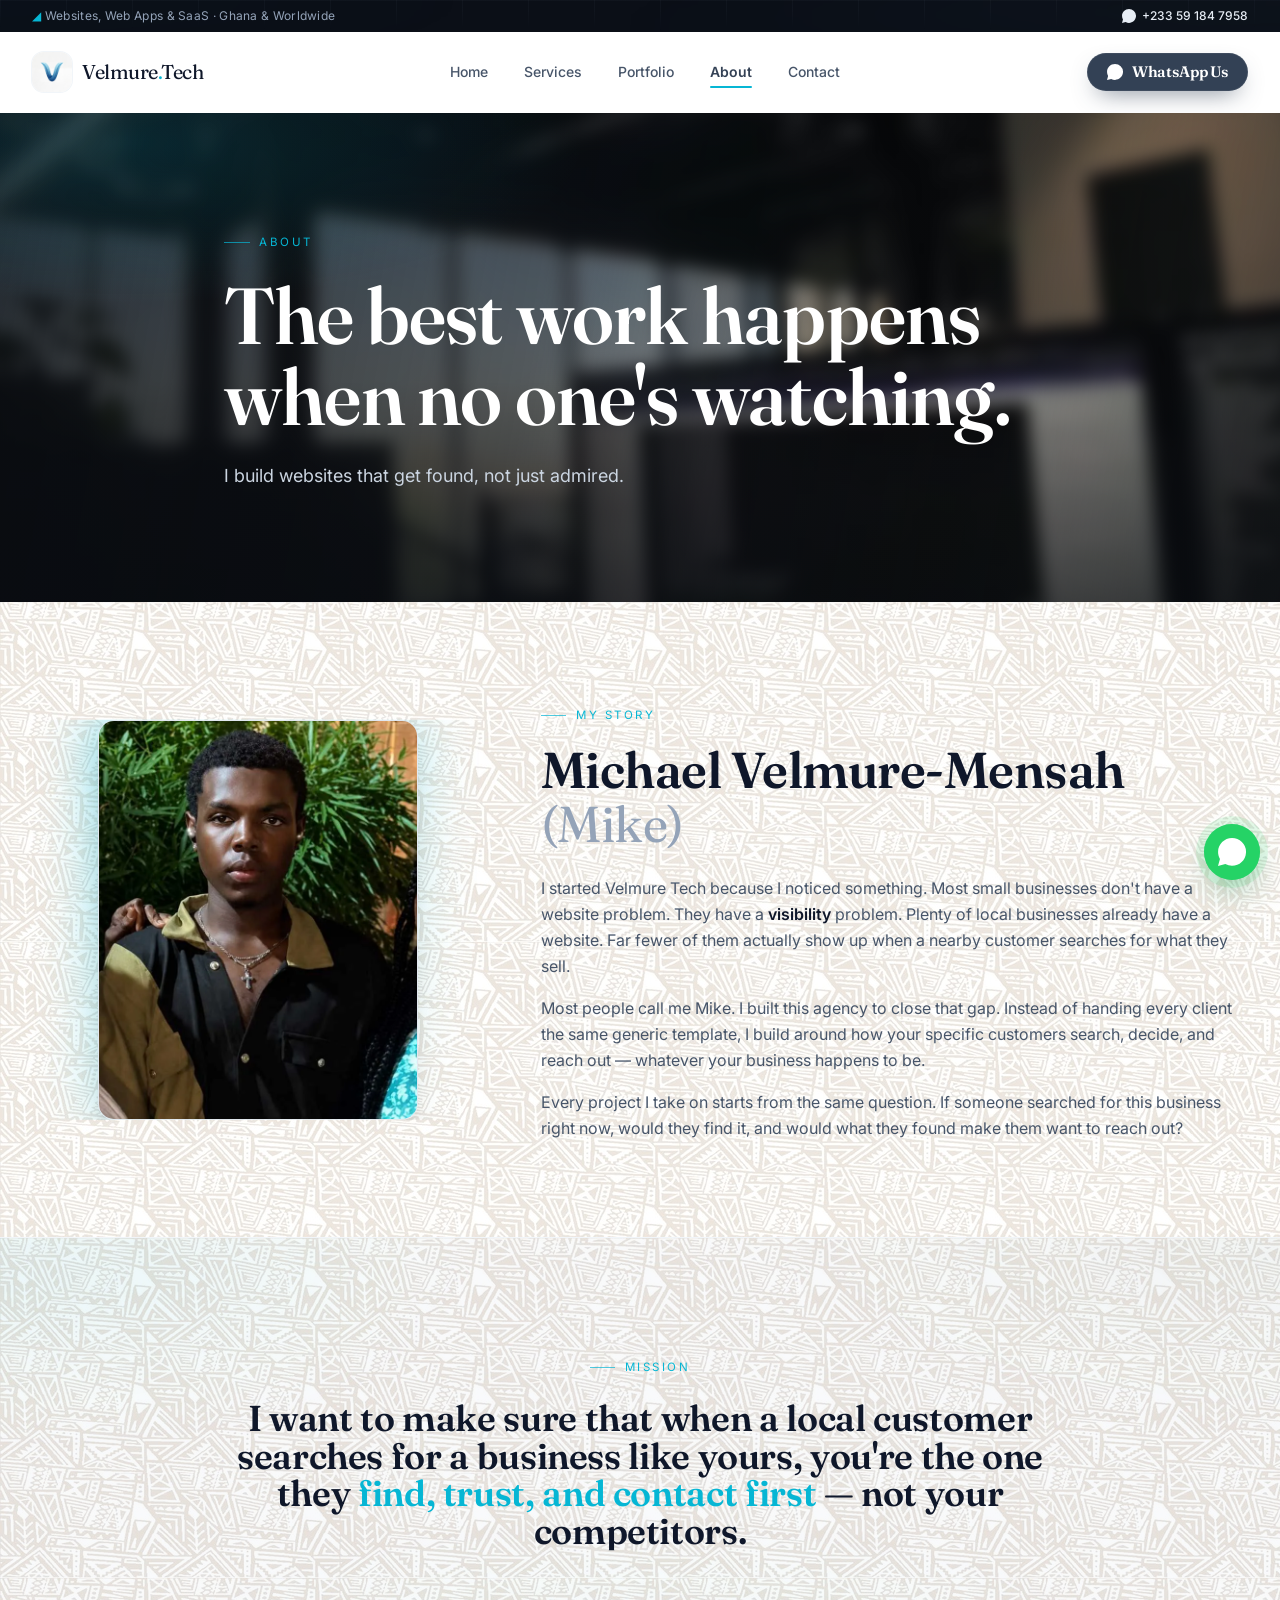
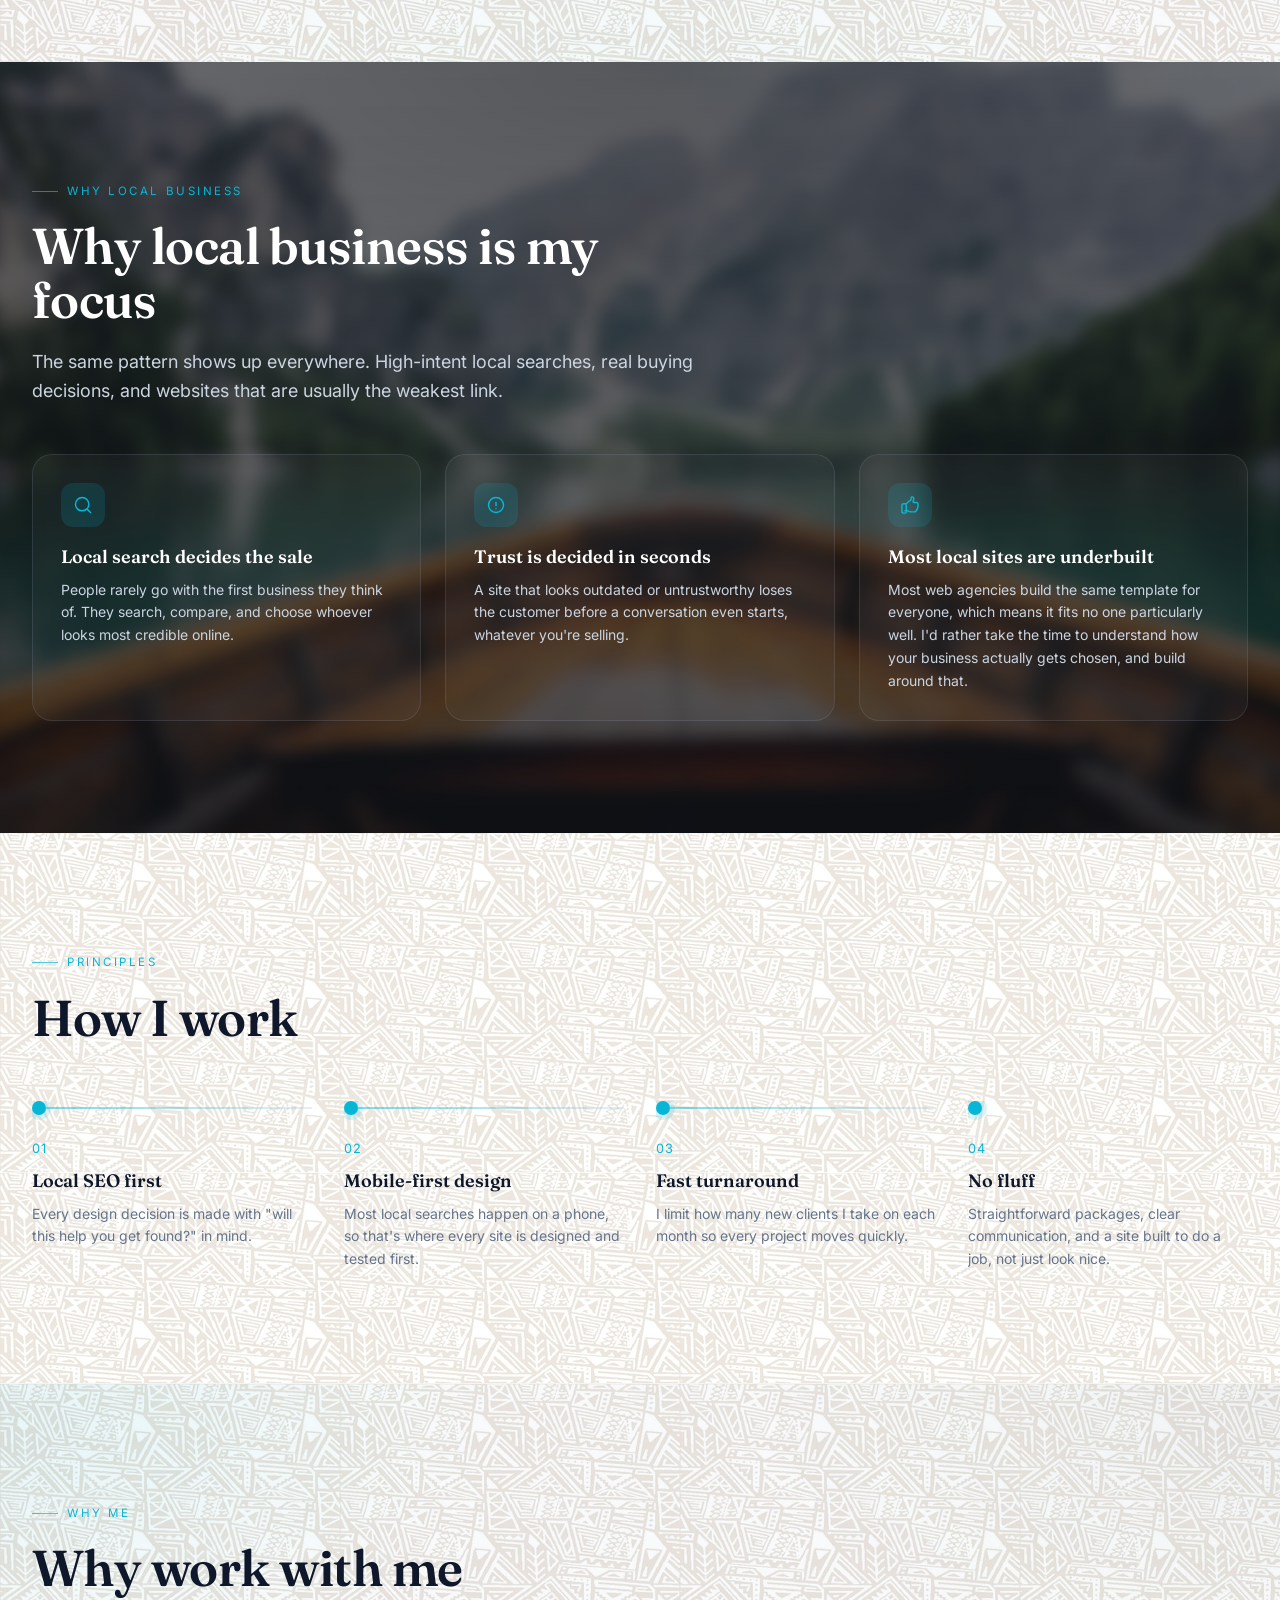
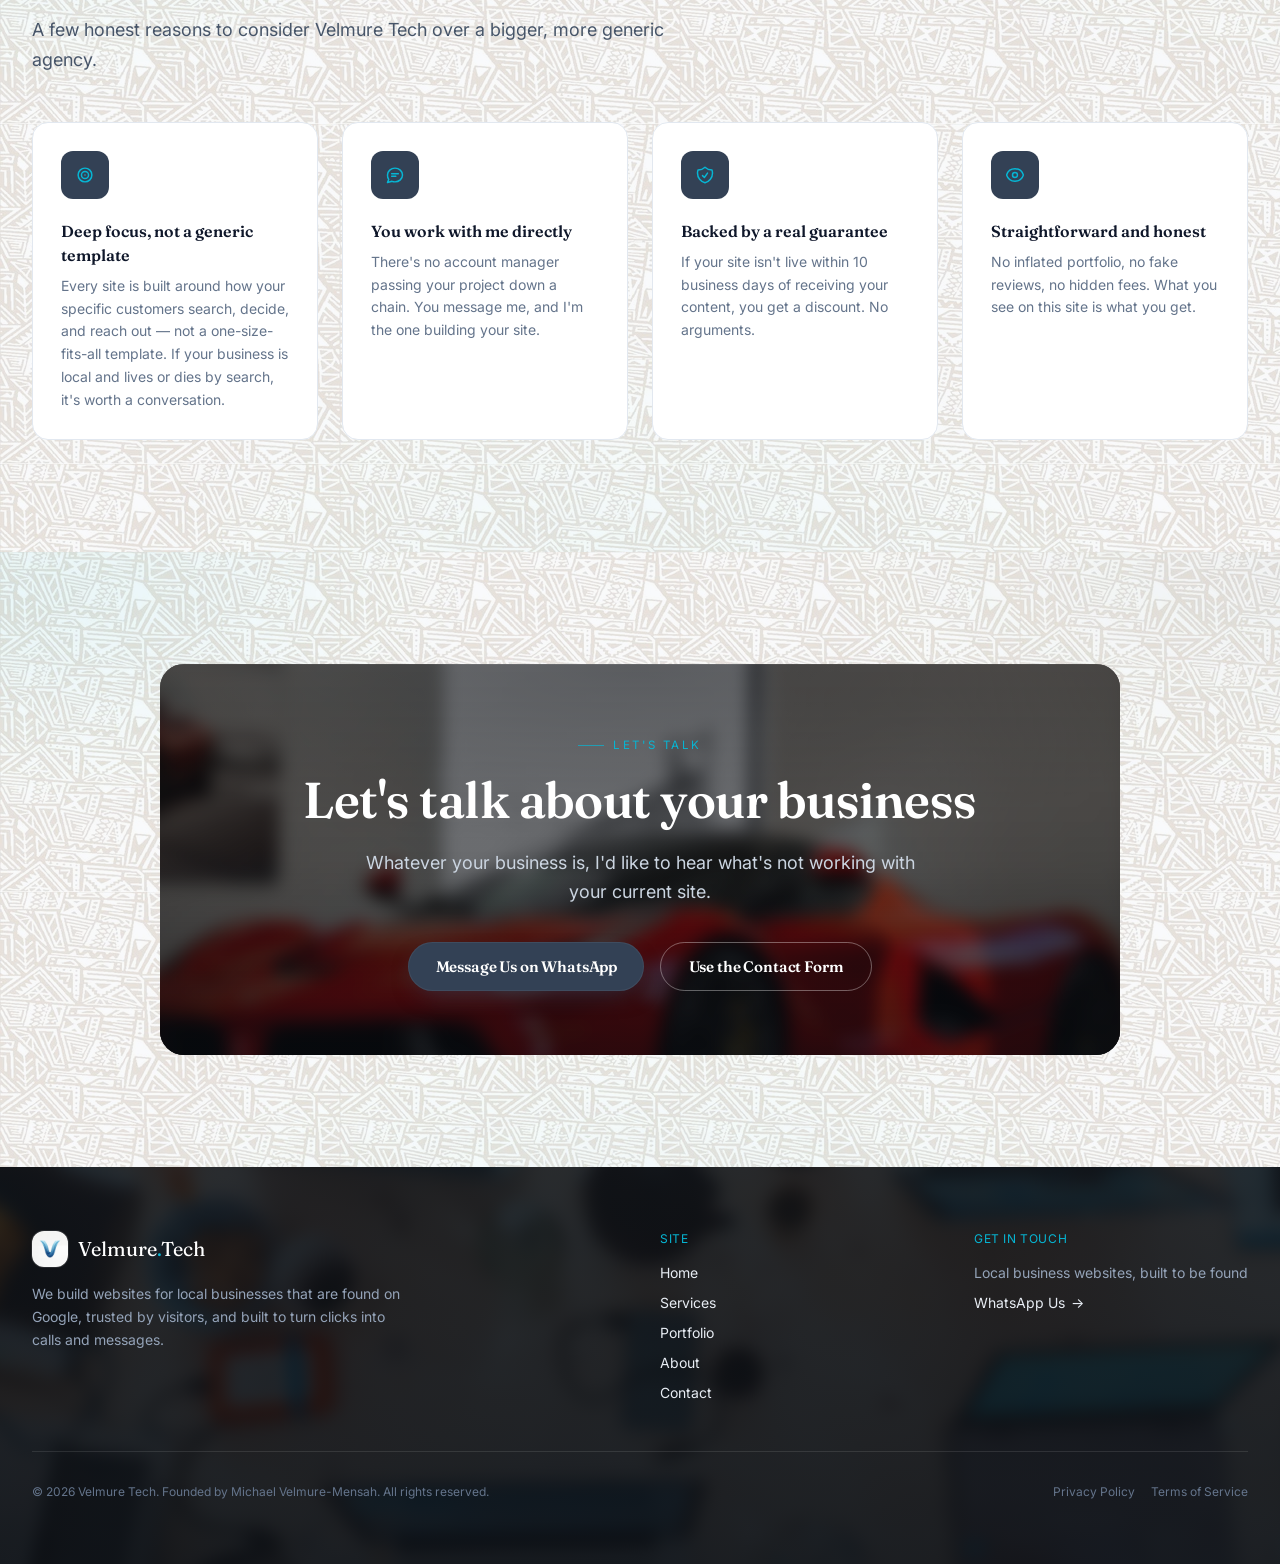
==== commit 162d09dd: "Expand positioning to web apps/SaaS/worldwide, add AEO schema, refresh hero and imagery - New taglin" ====
--- a/about.html
+++ b/about.html
@@ -3,8 +3,8 @@
 <head>
 <meta charset="UTF-8" />
 <meta name="viewport" content="width=device-width, initial-scale=1.0" />
-<title>About Velmure Tech | Founded by Michael Velmure-Mensah</title>
-<meta name="description" content="Velmure Tech is a web agency founded by Michael Velmure-Mensah, building local-search websites for car dealerships and travel agencies that get found, trusted, and contacted." />
+<title>About Velmure Tech | Website Design &amp; Development Agency</title>
+<meta name="description" content="Velmure Tech is a website design and development agency founded by Michael Velmure-Mensah, building premium websites, web apps, and e-commerce for Ghana and worldwide." />
 <meta name="robots" content="index, follow" />
 <meta name="author" content="Velmure Tech" />
 <link rel="canonical" href="https://velmuretech.example/about.html" />
@@ -12,8 +12,8 @@
 <!-- Open Graph / Facebook / WhatsApp link preview -->
 <meta property="og:type" content="website" />
 <meta property="og:site_name" content="Velmure Tech" />
-<meta property="og:title" content="About Velmure Tech | Founded by Michael Velmure-Mensah" />
-<meta property="og:description" content="Velmure Tech is a web agency founded by Michael Velmure-Mensah, building local-search websites for car dealerships and travel agencies that get found, trusted, and contacted." />
+<meta property="og:title" content="About Velmure Tech | Website Design & Development Agency" />
+<meta property="og:description" content="Velmure Tech is a website design and development agency founded by Michael Velmure-Mensah, building premium websites, web apps, and e-commerce for Ghana and worldwide." />
 <meta property="og:url" content="https://velmuretech.example/about.html" />
 <meta property="og:image" content="https://velmuretech.example/images/photo/workspace-overhead.jpg" />
 <meta property="og:image:width" content="1920" />
@@ -22,8 +22,8 @@
 
 <!-- Twitter Card -->
 <meta name="twitter:card" content="summary_large_image" />
-<meta name="twitter:title" content="About Velmure Tech | Founded by Michael Velmure-Mensah" />
-<meta name="twitter:description" content="Velmure Tech is a web agency founded by Michael Velmure-Mensah, building local-search websites for car dealerships and travel agencies that get found, trusted, and contacted." />
+<meta name="twitter:title" content="About Velmure Tech | Website Design & Development Agency" />
+<meta name="twitter:description" content="Velmure Tech is a website design and development agency founded by Michael Velmure-Mensah, building premium websites, web apps, and e-commerce for Ghana and worldwide." />
 <meta name="twitter:image" content="https://velmuretech.example/images/photo/workspace-overhead.jpg" />
 
 <link rel="icon" type="image/png" href="images/logo-icon.png" />
@@ -41,7 +41,8 @@
   "@context": "https://schema.org",
   "@type": "ProfessionalService",
   "name": "Velmure Tech",
-  "description": "Velmure Tech builds websites for car dealerships, travel agencies, and other local businesses, focused on local search visibility so businesses get found, trusted, and contacted online.",
+  "slogan": "Bringing the Future to the Present",
+  "description": "Velmure Tech is a website design and development agency building premium, conversion-focused websites, web applications, and e-commerce platforms for businesses in Ghana and worldwide, with SaaS development for startups and founders.",
   "telephone": "+233591847958",
   "email": "velmuretechcorps@gmail.com",
   "alternateName": "Velmure.Tech",
@@ -55,10 +56,36 @@
     "addressRegion": "Greater Accra Region",
     "addressCountry": "GH"
   },
-  "areaServed": "Accra, Ghana"
+  "areaServed": [
+    "Accra, Ghana",
+    "Ghana",
+    "Worldwide"
+  ],
+  "knowsAbout": [
+    "Website Design",
+    "Website Development",
+    "Web Application Development",
+    "SaaS Development",
+    "E-commerce Website Development",
+    "Landing Page Design",
+    "Local SEO",
+    "Mobile-First Web Design",
+    "Conversion Rate Optimization"
+  ]
 }
 </script>
 <!-- END LOCALBUSINESS SCHEMA -->
+<!-- BREADCRUMB SCHEMA -->
+<script type="application/ld+json">
+{
+  "@context": "https://schema.org",
+  "@type": "BreadcrumbList",
+  "itemListElement": [
+    { "@type": "ListItem", "position": 1, "name": "Home", "item": "https://velmuretech.example/" },
+    { "@type": "ListItem", "position": 2, "name": "About", "item": "https://velmuretech.example/about.html" }
+  ]
+}
+</script>
 </head>
 <body data-page="about" class="bg-surface text-ink antialiased">
 
@@ -67,7 +94,7 @@
 <!-- ===================== TOP BAR ===================== -->
 <div class="surface-void text-slate-300 text-xs">
   <div class="max-w-7xl mx-auto px-4 sm:px-6 lg:px-8 py-2 flex items-center justify-end sm:justify-between gap-4">
-    <p class="hidden sm:block font-mono tracking-wide text-slate-400"><span class="text-secondary">◢</span> Local-search websites · Accra, Ghana</p>
+    <p class="hidden sm:block font-mono tracking-wide text-slate-400"><span class="text-secondary">◢</span> Websites, Web Apps &amp; SaaS · Ghana &amp; Worldwide</p>
     <a href="https://wa.me/233591847958" target="_blank" rel="noopener" class="inline-flex items-center gap-1.5 font-medium hover:text-secondary transition-colors">
       <svg viewBox="0 0 24 24" class="h-3.5 w-3.5 fill-current" aria-hidden="true"><path d="M12.04 0C5.407 0 .06 5.335.06 11.938c0 2.104.552 4.157 1.601 5.966L0 24l6.284-1.645a11.94 11.94 0 0 0 5.75 1.464h.005c6.633 0 11.98-5.335 11.98-11.939A11.868 11.868 0 0 0 20.463 3.51 11.868 11.868 0 0 0 12.045 0zm5.432 14.382c-.297-.149-1.758-.867-2.03-.967-.273-.099-.471-.148-.67.15-.197.297-.767.966-.94 1.164-.173.199-.347.223-.644.075-.297-.15-1.255-.463-2.39-1.475-.883-.788-1.48-1.761-1.653-2.059-.173-.297-.018-.458.13-.606.134-.133.298-.347.446-.52.149-.174.198-.298.298-.497.099-.198.05-.371-.025-.52-.075-.149-.669-1.612-.916-2.207-.242-.579-.487-.5-.669-.51-.173-.008-.371-.01-.57-.01-.198 0-.52.074-.792.372-.272.297-1.04 1.016-1.04 2.479 0 1.462 1.065 2.875 1.213 3.074.149.198 2.096 3.2 5.077 4.487.709.306 1.262.489 1.694.625.712.227 1.36.195 1.871.118.571-.085 1.758-.719 2.006-1.413.248-.694.248-1.289.173-1.413-.074-.124-.272-.198-.57-.347z"/></svg>
       +233 59 184 7958
@@ -146,8 +173,8 @@
           <p class="kicker">My story</p>
           <h2 class="mt-5 display t-h2 text-ink">Michael Velmure-Mensah <span class="text-slate-400 font-normal">(Mike)</span></h2>
           <div class="mt-6 space-y-4 text-slate-600 leading-relaxed">
-            <p>I started Velmure Tech because I noticed something. Most small businesses don't have a website problem. They have a <em class="text-ink not-italic font-semibold">visibility</em> problem. Plenty of car dealerships and travel agencies already have a website. Far fewer of them actually show up when a nearby customer searches for what they sell.</p>
-            <p>Most people call me Mike. I built this agency to close that gap. Instead of building generic templates for whoever walks in the door, I chose to specialize — car dealerships and travel agencies first, because those are the industries I understand deeply enough to design around instead of guessing. If your business runs on the same local, high-intent kind of search, I'm glad to talk too.</p>
+            <p>I started Velmure Tech because I noticed something. Most small businesses don't have a website problem. They have a <em class="text-ink not-italic font-semibold">visibility</em> problem. Plenty of local businesses already have a website. Far fewer of them actually show up when a nearby customer searches for what they sell.</p>
+            <p>Most people call me Mike. I built this agency to close that gap. Instead of handing every client the same generic template, I build around how your specific customers search, decide, and reach out — whatever your business happens to be.</p>
             <p>Every project I take on starts from the same question. If someone searched for this business right now, would they find it, and would what they found make them want to reach out?</p>
           </div>
         </div>
@@ -160,18 +187,18 @@
   <section class="py-20 sm:py-28 bg-mesh bg-pattern">
     <div class="max-w-4xl mx-auto px-4 sm:px-6 lg:px-8 text-center" data-reveal>
       <p class="kicker kicker--center">Mission</p>
-      <p class="mt-6 display text-2xl sm:text-4xl leading-tight tracking-tight text-ink">I want to make sure that when a local customer searches for a car dealership or a travel agency, the businesses I work with are the ones they <span class="text-secondary">find, trust, and contact first</span> — not their competitors.</p>
-    </div>
-  </section>
-
-  <!-- ===================== WHY THESE TWO NICHES ===================== -->
+      <p class="mt-6 display text-2xl sm:text-4xl leading-tight tracking-tight text-ink">I want to make sure that when a local customer searches for a business like yours, you're the one they <span class="text-secondary">find, trust, and contact first</span> — not your competitors.</p>
+    </div>
+  </section>
+
+  <!-- ===================== WHY LOCAL BUSINESS ===================== -->
   <section class="photo-dark py-20 sm:py-28">
     <div class="photo-dark__img" aria-hidden="true"><img src="images/hero/slide-4-1024.webp" alt="" loading="lazy" /></div>
     <div class="max-w-7xl mx-auto px-4 sm:px-6 lg:px-8">
       <div class="max-w-2xl" data-reveal>
-        <p class="kicker">Why these two</p>
-        <h2 class="display t-h2 text-white mt-5">Why car dealerships and travel agencies?</h2>
-        <p class="mt-5 text-slate-300 text-lg leading-relaxed">Both industries share the same pattern. High-intent local searches, big-decision purchases, and websites that are usually the weakest link.</p>
+        <p class="kicker">Why local business</p>
+        <h2 class="display t-h2 text-white mt-5">Why local business is my focus</h2>
+        <p class="mt-5 text-slate-300 text-lg leading-relaxed">The same pattern shows up everywhere. High-intent local searches, real buying decisions, and websites that are usually the weakest link.</p>
       </div>
 
       <div class="mt-12 grid md:grid-cols-3 gap-6">
@@ -180,21 +207,21 @@
             <svg class="h-5 w-5" fill="none" viewBox="0 0 24 24" stroke="currentColor" aria-hidden="true"><path stroke-linecap="round" stroke-linejoin="round" stroke-width="1.75" d="M21 21l-4.35-4.35M11 19a8 8 0 100-16 8 8 0 000 16z"/></svg>
           </div>
           <h3 class="mt-4 font-display font-semibold text-white text-lg">Local search decides the sale</h3>
-          <p class="mt-2 text-sm text-slate-300 leading-relaxed">People rarely buy a car or book travel from the first business they think of. They search, compare, and choose whoever looks most credible.</p>
+          <p class="mt-2 text-sm text-slate-300 leading-relaxed">People rarely go with the first business they think of. They search, compare, and choose whoever looks most credible online.</p>
         </div>
         <div class="card card-on-dark p-7 spotlight" data-reveal style="--d:120ms">
           <div class="flex h-11 w-11 items-center justify-center rounded-xl bg-secondary/15 text-secondary">
             <svg class="h-5 w-5" fill="none" viewBox="0 0 24 24" stroke="currentColor" aria-hidden="true"><path stroke-linecap="round" stroke-linejoin="round" stroke-width="1.75" d="M12 9v3.75m0 3.75h.007v.008H12v-.008zM21 12a9 9 0 11-18 0 9 9 0 0118 0z"/></svg>
           </div>
-          <h3 class="mt-4 font-display font-semibold text-white text-lg">These are high-stakes decisions</h3>
-          <p class="mt-2 text-sm text-slate-300 leading-relaxed">Buying a car or booking a trip is a big decision. A site that looks outdated or untrustworthy loses the customer before a conversation even starts.</p>
+          <h3 class="mt-4 font-display font-semibold text-white text-lg">Trust is decided in seconds</h3>
+          <p class="mt-2 text-sm text-slate-300 leading-relaxed">A site that looks outdated or untrustworthy loses the customer before a conversation even starts, whatever you're selling.</p>
         </div>
         <div class="card card-on-dark p-7 spotlight" data-reveal style="--d:240ms">
           <div class="flex h-11 w-11 items-center justify-center rounded-xl bg-secondary/15 text-secondary">
             <svg class="h-5 w-5" fill="none" viewBox="0 0 24 24" stroke="currentColor" aria-hidden="true"><path stroke-linecap="round" stroke-linejoin="round" stroke-width="1.75" d="M6.633 10.5c.806 0 1.533-.446 2.031-1.08a9.041 9.041 0 012.861-2.4c.723-.384 1.35-.956 1.653-1.715a4.498 4.498 0 00.322-1.672V3a.75.75 0 01.75-.75A2.25 2.25 0 0116.5 4.5c0 1.152-.26 2.243-.723 3.218-.266.558.107 1.282.725 1.282h3.126c1.026 0 1.945.694 2.054 1.715.045.422.068.85.068 1.285a11.95 11.95 0 01-2.649 7.521c-.388.482-.987.729-1.605.729H13.48c-.483 0-.964-.078-1.423-.23l-3.114-1.04a4.501 4.501 0 00-1.423-.23H5.904M6.633 10.5H4.5A2.25 2.25 0 002.25 12.75v6.75A2.25 2.25 0 004.5 21.75h1.5c.75 0 1.5-.75 1.5-1.5V12c0-.75-.75-1.5-1.5-1.5z"/></svg>
           </div>
-          <h3 class="mt-4 font-display font-semibold text-white text-lg">They're chronically underserved</h3>
-          <p class="mt-2 text-sm text-slate-300 leading-relaxed">Most web agencies build for everyone, which means they specialize in no one. I'd rather go deep in a couple of industries I know well than shallow across all of them — but that doesn't mean the door's closed to other local businesses.</p>
+          <h3 class="mt-4 font-display font-semibold text-white text-lg">Most local sites are underbuilt</h3>
+          <p class="mt-2 text-sm text-slate-300 leading-relaxed">Most web agencies build the same template for everyone, which means it fits no one particularly well. I'd rather take the time to understand how your business actually gets chosen, and build around that.</p>
         </div>
       </div>
     </div>
@@ -251,7 +278,7 @@
             <svg class="h-5 w-5" viewBox="0 0 24 24" fill="none" stroke="currentColor" aria-hidden="true"><circle cx="12" cy="12" r="8.25" stroke-width="1.75"/><circle cx="12" cy="12" r="4.25" stroke-width="1.75"/><circle cx="12" cy="12" r="1" fill="currentColor" stroke="none"/></svg>
           </div>
           <h3 class="mt-5 font-display font-semibold text-ink">Deep focus, not a generic template</h3>
-          <p class="mt-2 text-sm text-slate-500 leading-relaxed">Car dealerships and travel agencies are where I've built the deepest expertise, so your site speaks your customers' language from day one. If your business is local and lives or dies by search, it's worth a conversation even if you're not one of these two.</p>
+          <p class="mt-2 text-sm text-slate-500 leading-relaxed">Every site is built around how your specific customers search, decide, and reach out — not a one-size-fits-all template. If your business is local and lives or dies by search, it's worth a conversation.</p>
         </div>
         <div class="rounded-2xl bg-white border border-slate-200 p-7 spotlight" data-reveal style="--d:120ms">
           <div class="flex h-12 w-12 items-center justify-center rounded-xl bg-primary-dark text-secondary">
@@ -285,7 +312,7 @@
         <div class="photo-dark__img" aria-hidden="true"><img src="images/photo/car-showroom.jpg" alt="" loading="lazy" /></div>
         <p class="kicker kicker--center">Let's talk</p>
         <h2 class="display t-h2 text-white mt-5">Let's talk about your business</h2>
-        <p class="mt-5 text-slate-300 text-lg max-w-xl mx-auto leading-relaxed">Whether you run a dealership or a travel agency, I'd like to hear what's not working with your current site.</p>
+        <p class="mt-5 text-slate-300 text-lg max-w-xl mx-auto leading-relaxed">Whatever your business is, I'd like to hear what's not working with your current site.</p>
         <div class="mt-9 flex flex-col sm:flex-row gap-4 justify-center">
           <a href="https://wa.me/233591847958?text=Hi%20Velmure%20Tech%2C%20I%27d%20like%20to%20talk%20about%20a%20new%20website." target="_blank" rel="noopener" class="btn btn-accent text-base">Message Us on WhatsApp</a>
           <a href="contact.html" class="btn btn-outline-light text-base">Use the Contact Form</a>
@@ -306,7 +333,7 @@
           <img src="images/logo-icon.png" alt="Velmure Tech logo" width="36" height="36" loading="lazy" class="h-9 w-9 rounded-xl ring-1 ring-white/10 object-cover" />
           <span class="font-display text-xl text-white">Velmure<span class="text-secondary">.</span>Tech</span>
         </a>
-        <p class="mt-4 text-sm text-slate-400 leading-relaxed max-w-sm">We build websites for car dealerships, travel agencies, and other local businesses that are found on Google, trusted by visitors, and built to turn clicks into calls and messages.</p>
+        <p class="mt-4 text-sm text-slate-400 leading-relaxed max-w-sm">We build websites for local businesses that are found on Google, trusted by visitors, and built to turn clicks into calls and messages.</p>
       </div>
       <div>
         <p class="font-mono text-xs tracking-wider text-secondary">SITE</p>
@@ -321,7 +348,7 @@
       <div>
         <p class="font-mono text-xs tracking-wider text-secondary">GET IN TOUCH</p>
         <ul class="mt-4 space-y-2.5 text-sm">
-          <li class="text-slate-400">Car dealership, travel agency &amp; local business websites</li>
+          <li class="text-slate-400">Local business websites, built to be found</li>
           <li><a href="https://wa.me/233591847958?text=Hii%20Mike!%20I%20wanna%20get%20inquiries%20about%20a%20website." target="_blank" rel="noopener" class="inline-flex items-center gap-1.5 hover:text-secondary transition-colors">WhatsApp Us <span aria-hidden="true">→</span></a></li>
         </ul>
       </div>
--- a/css/style.css
+++ b/css/style.css
@@ -351,6 +351,11 @@
 /* ==========================================================================
    MARQUEE — infinite ticker of live local searches
    ========================================================================== */
+.marquee-band {
+  position: relative;
+  background: var(--color-void, #0b0f17);
+  padding-block: 0.85rem;
+}
 .marquee { display: flex; overflow: hidden; -webkit-mask-image: linear-gradient(90deg, transparent, #000 8%, #000 92%, transparent); mask-image: linear-gradient(90deg, transparent, #000 8%, #000 92%, transparent); }
 .marquee__track { display: flex; flex-shrink: 0; gap: 1rem; padding-right: 1rem; animation: marquee 42s linear infinite; }
 .marquee:hover .marquee__track { animation-play-state: paused; }
@@ -362,7 +367,8 @@
   white-space: nowrap;
   font-family: var(--font-mono);
   font-size: 0.85rem;
-  color: #94a3b8;
+  font-weight: 600;
+  color: #64748b;
 }
 .marquee__item svg { width: 0.9rem; height: 0.9rem; color: var(--color-secondary); }
 
@@ -698,22 +704,33 @@
 }
 
 /* ==========================================================================
-   HOMEPAGE HERO — Dynamic Architectural Grid
-   Medium-toned slate/steel canvas hero with a fine drafting grid whose
-   intersections magnetically pull toward the cursor. Scoped under vt- so it
-   can't collide with the rest of the design system; falls back to the site's
-   real brand tokens via var(--color-secondary, ...) when present.
+   HOMEPAGE HERO — Signal
+   Asymmetric split: editorial copy left, a "signal field" right (a scatter of
+   dim location dots where one lights up cyan at a time) — the site's core
+   promise, getting found rather than just built, as ambient motion. Scoped
+   under vt- so it can't collide with the rest of the design system.
    ========================================================================== */
 .vt-hero {
   position: relative;
   isolation: isolate;
-  min-height: 100vh;
+  min-height: 100svh;
   display: flex;
   align-items: center;
-  justify-content: center;
   overflow: hidden;
-  background: radial-gradient(120% 100% at 50% 0%, #454d57 0%, #2f353c 70%);
+  background: var(--color-void, #0b0f17);
   font-family: var(--font-body);
+}
+@media (min-width: 1024px) {
+  .vt-hero { min-height: 92vh; }
+}
+
+.vt-hero__visual {
+  position: absolute;
+  inset: 0;
+  opacity: 0.5;
+}
+@media (min-width: 1024px) {
+  .vt-hero__visual { left: 42%; right: 0; opacity: 1; }
 }
 .vt-hero__canvas {
   position: absolute;
@@ -722,23 +739,54 @@
   height: 100%;
   display: block;
 }
-.vt-hero__vignette {
+.vt-hero__coords {
+  position: absolute;
+  right: 1.5rem;
+  bottom: 1.5rem;
+  margin: 0;
+  font-size: 0.66rem;
+  letter-spacing: 0.14em;
+  text-transform: uppercase;
+  color: rgba(148, 163, 184, 0.55);
+  display: none;
+}
+@media (min-width: 1024px) {
+  .vt-hero__coords { display: block; }
+}
+
+.vt-hero__scrim {
   position: absolute;
   inset: 0;
   pointer-events: none;
-  background: radial-gradient(65% 55% at 50% 38%, transparent 0%, rgba(20, 23, 27, 0.55) 100%);
-}
+  background: linear-gradient(180deg, rgba(11, 15, 23, 0.05) 0%, rgba(11, 15, 23, 0.94) 82%, #0b0f17 100%);
+}
+@media (min-width: 1024px) {
+  .vt-hero__scrim {
+    background: linear-gradient(90deg, #0b0f17 0%, #0b0f17 34%, rgba(11, 15, 23, 0.72) 52%, rgba(11, 15, 23, 0.1) 78%);
+  }
+}
+
+.vt-hero__inner {
+  position: relative;
+  z-index: 1;
+  width: 100%;
+  padding: 6.5rem 1.5rem 4rem;
+}
+@media (min-width: 640px) {
+  .vt-hero__inner { padding-inline: 2.5rem; }
+}
+@media (min-width: 1024px) {
+  .vt-hero__inner {
+    max-width: 90rem;
+    margin: 0 auto;
+    padding: 0 2rem 0 4rem;
+  }
+}
+
 .vt-hero__content {
-  position: relative;
-  z-index: 1;
-  max-width: 46rem;
-  margin: 0 auto;
-  padding: 3.5rem 1.5rem 10rem;
-  text-align: center;
-}
-@media (min-width: 640px) {
-  .vt-hero__content { padding-bottom: 12rem; }
-}
+  max-width: 34rem;
+}
+
 .vt-hero__kicker {
   display: inline-flex;
   align-items: center;
@@ -751,8 +799,7 @@
   color: #22d3ee;
   margin: 0 0 1.5rem;
 }
-.vt-hero__kicker::before,
-.vt-hero__kicker::after {
+.vt-hero__kicker::before {
   content: "";
   width: 1.5rem;
   height: 1px;
@@ -761,25 +808,36 @@
 }
 .vt-hero__title {
   font-family: var(--font-display);
+  margin: 0 0 1.5rem;
+}
+.vt-hero__title-lede {
+  display: block;
+  font-weight: 400;
+  font-size: clamp(1.2rem, 2.2vw, 1.55rem);
+  line-height: 1.3;
+  color: #94a3b8;
+  letter-spacing: -0.01em;
+  margin: 0 0 0.4rem;
+}
+.vt-hero__title-main {
+  display: block;
   font-weight: 600;
-  font-size: clamp(2.4rem, 6vw, 4.6rem);
-  line-height: 1.05;
+  font-size: clamp(2.2rem, 4.6vw, 3.6rem);
+  line-height: 1.1;
   letter-spacing: -0.01em;
   color: #f5f7f8;
-  margin: 0 0 1.5rem;
 }
 .vt-hero__title-accent {
-  display: inline-block;
   font-style: italic;
   font-weight: 500;
   color: var(--color-secondary, #06b6d4);
 }
 .vt-hero__subhead {
-  font-size: clamp(1.05rem, 1.6vw, 1.2rem);
-  line-height: 1.6;
+  font-size: clamp(1.02rem, 1.4vw, 1.15rem);
+  line-height: 1.65;
   color: #c7ced4;
-  max-width: 36rem;
-  margin: 0 auto 2.5rem;
+  max-width: 32rem;
+  margin: 0 0 2.5rem;
 }
 .vt-hero__cta {
   display: inline-flex;
@@ -810,7 +868,6 @@
   display: flex;
   flex-wrap: wrap;
   align-items: center;
-  justify-content: center;
   gap: 1rem;
 }
 .vt-hero__cta--ghost {
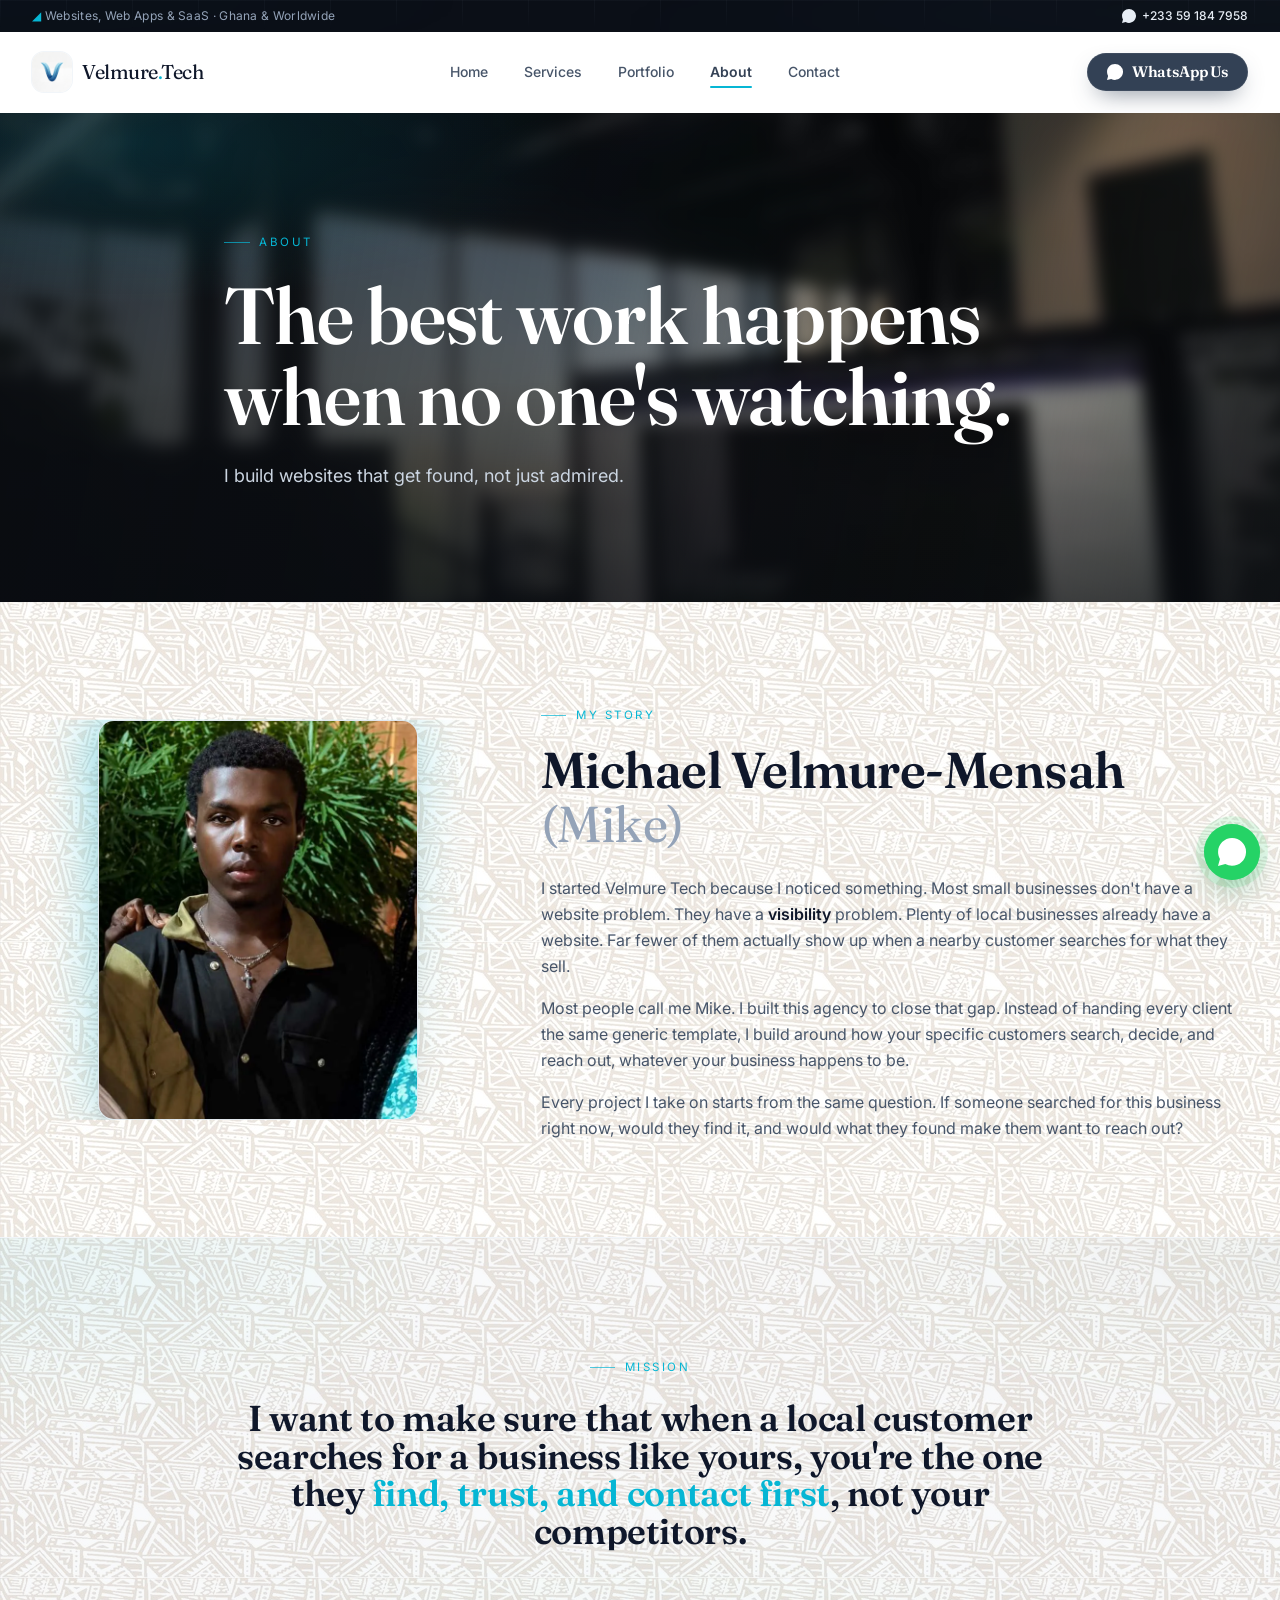
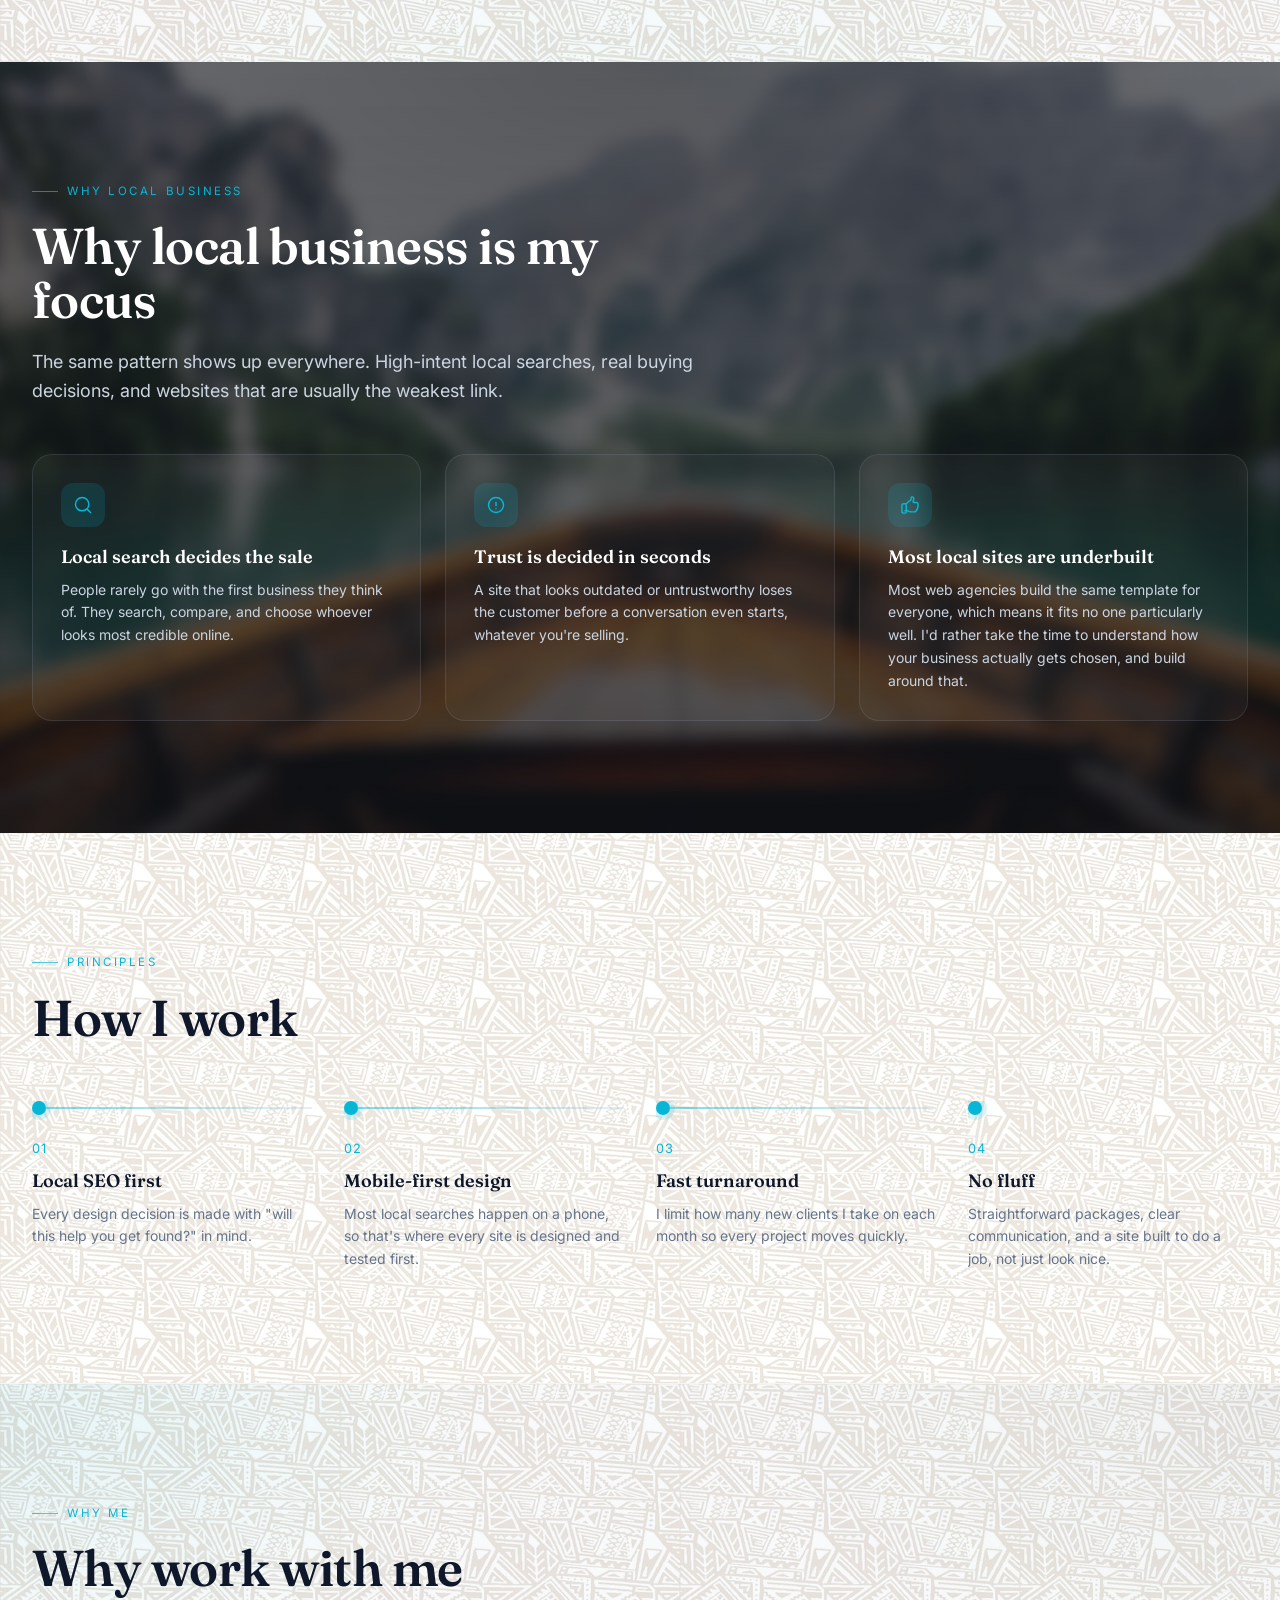
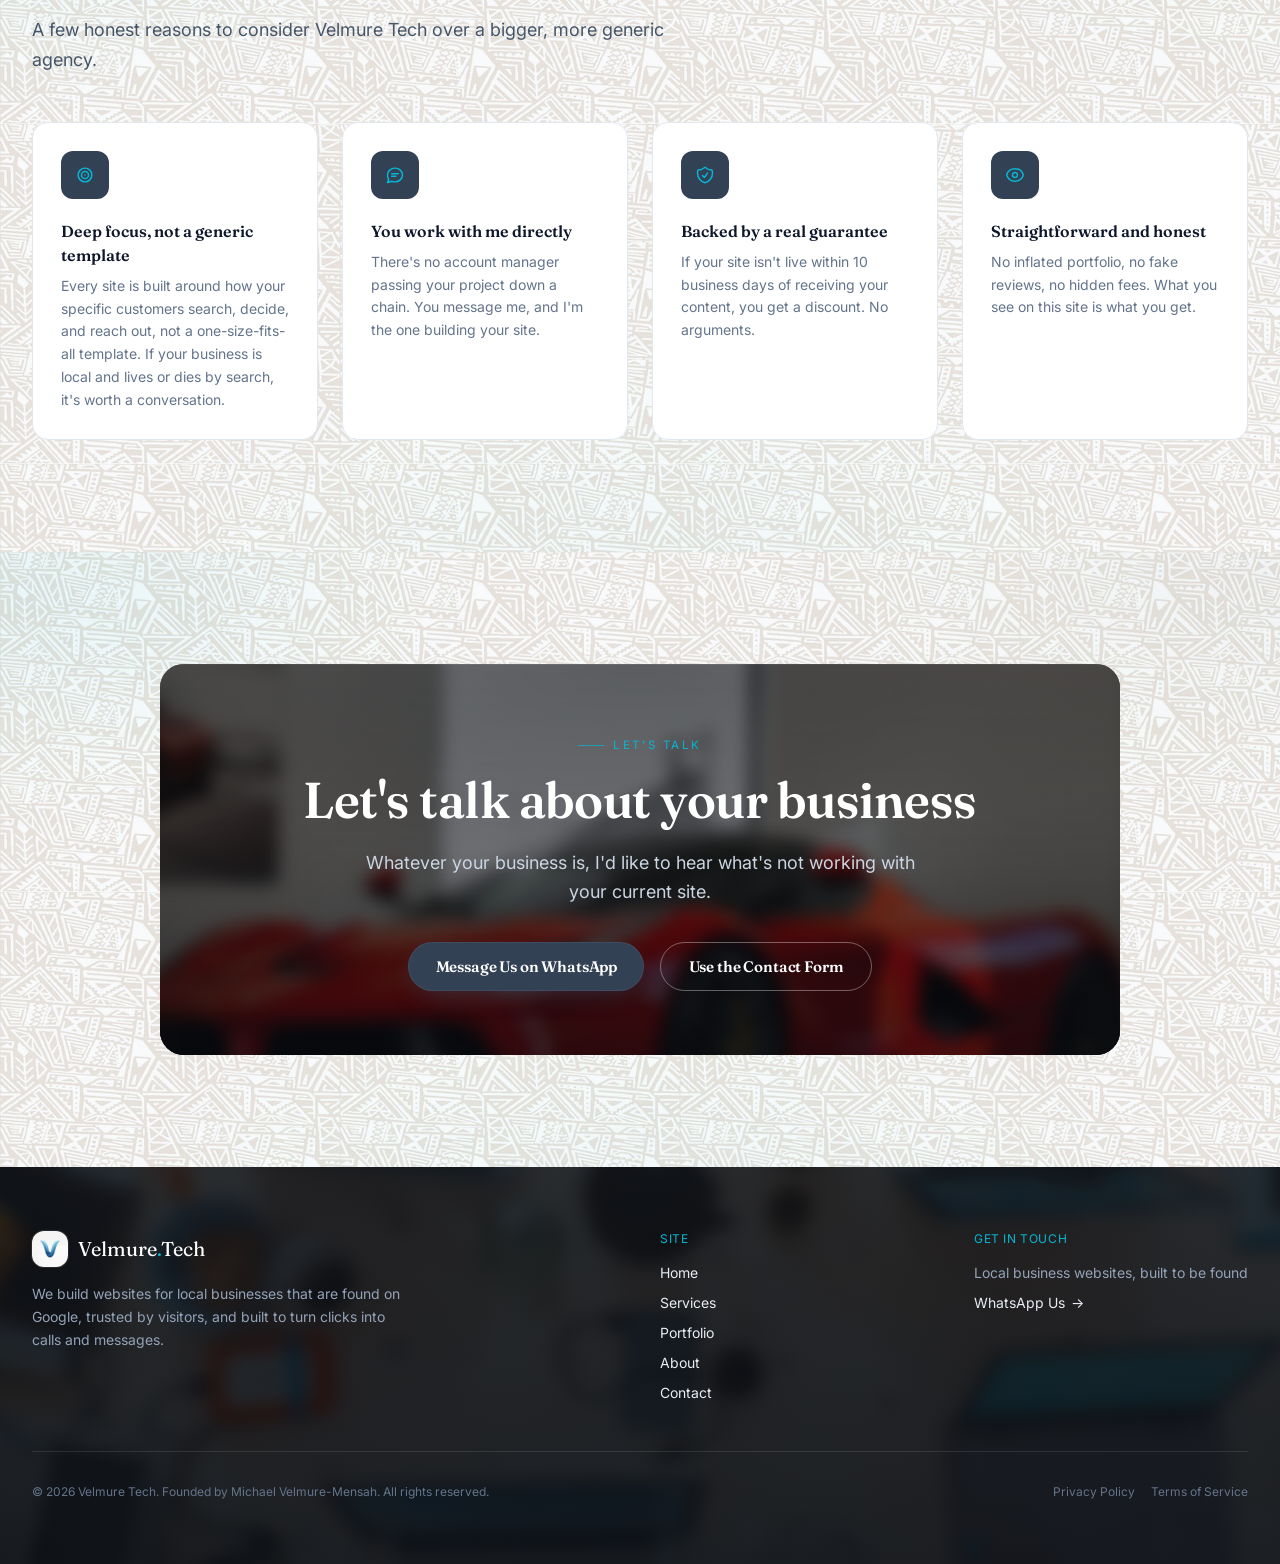
==== commit e7848048: "hyphens removed" ====
--- a/about.html
+++ b/about.html
@@ -106,7 +106,7 @@
 <header id="site-header" class="sticky top-0 z-40 bg-white/95 border-b border-transparent">
   <div class="max-w-7xl mx-auto px-4 sm:px-6 lg:px-8">
     <div class="flex items-center justify-between h-16 sm:h-20">
-      <a href="index.html" class="flex items-center gap-2.5 shrink-0" aria-label="Velmure Tech — Home">
+      <a href="index.html" class="flex items-center gap-2.5 shrink-0" aria-label="Velmure Tech home">
         <img src="images/logo-icon.png" alt="Velmure Tech logo" width="40" height="40" class="h-9 w-9 sm:h-10 sm:w-10 rounded-xl ring-1 ring-slate-100 object-cover" />
         <span class="font-display text-xl tracking-tight text-ink">Velmure<span class="text-secondary">.</span>Tech</span>
       </a>
@@ -174,7 +174,7 @@
           <h2 class="mt-5 display t-h2 text-ink">Michael Velmure-Mensah <span class="text-slate-400 font-normal">(Mike)</span></h2>
           <div class="mt-6 space-y-4 text-slate-600 leading-relaxed">
             <p>I started Velmure Tech because I noticed something. Most small businesses don't have a website problem. They have a <em class="text-ink not-italic font-semibold">visibility</em> problem. Plenty of local businesses already have a website. Far fewer of them actually show up when a nearby customer searches for what they sell.</p>
-            <p>Most people call me Mike. I built this agency to close that gap. Instead of handing every client the same generic template, I build around how your specific customers search, decide, and reach out — whatever your business happens to be.</p>
+            <p>Most people call me Mike. I built this agency to close that gap. Instead of handing every client the same generic template, I build around how your specific customers search, decide, and reach out, whatever your business happens to be.</p>
             <p>Every project I take on starts from the same question. If someone searched for this business right now, would they find it, and would what they found make them want to reach out?</p>
           </div>
         </div>
@@ -187,7 +187,7 @@
   <section class="py-20 sm:py-28 bg-mesh bg-pattern">
     <div class="max-w-4xl mx-auto px-4 sm:px-6 lg:px-8 text-center" data-reveal>
       <p class="kicker kicker--center">Mission</p>
-      <p class="mt-6 display text-2xl sm:text-4xl leading-tight tracking-tight text-ink">I want to make sure that when a local customer searches for a business like yours, you're the one they <span class="text-secondary">find, trust, and contact first</span> — not your competitors.</p>
+      <p class="mt-6 display text-2xl sm:text-4xl leading-tight tracking-tight text-ink">I want to make sure that when a local customer searches for a business like yours, you're the one they <span class="text-secondary">find, trust, and contact first</span>, not your competitors.</p>
     </div>
   </section>
 
@@ -278,7 +278,7 @@
             <svg class="h-5 w-5" viewBox="0 0 24 24" fill="none" stroke="currentColor" aria-hidden="true"><circle cx="12" cy="12" r="8.25" stroke-width="1.75"/><circle cx="12" cy="12" r="4.25" stroke-width="1.75"/><circle cx="12" cy="12" r="1" fill="currentColor" stroke="none"/></svg>
           </div>
           <h3 class="mt-5 font-display font-semibold text-ink">Deep focus, not a generic template</h3>
-          <p class="mt-2 text-sm text-slate-500 leading-relaxed">Every site is built around how your specific customers search, decide, and reach out — not a one-size-fits-all template. If your business is local and lives or dies by search, it's worth a conversation.</p>
+          <p class="mt-2 text-sm text-slate-500 leading-relaxed">Every site is built around how your specific customers search, decide, and reach out, not a one-size-fits-all template. If your business is local and lives or dies by search, it's worth a conversation.</p>
         </div>
         <div class="rounded-2xl bg-white border border-slate-200 p-7 spotlight" data-reveal style="--d:120ms">
           <div class="flex h-12 w-12 items-center justify-center rounded-xl bg-primary-dark text-secondary">
@@ -329,7 +329,7 @@
   <div class="max-w-7xl mx-auto px-4 sm:px-6 lg:px-8 py-16">
     <div class="grid md:grid-cols-4 gap-10">
       <div class="md:col-span-2">
-        <a href="index.html" class="flex items-center gap-2.5" aria-label="Velmure Tech — Home">
+        <a href="index.html" class="flex items-center gap-2.5" aria-label="Velmure Tech home">
           <img src="images/logo-icon.png" alt="Velmure Tech logo" width="36" height="36" loading="lazy" class="h-9 w-9 rounded-xl ring-1 ring-white/10 object-cover" />
           <span class="font-display text-xl text-white">Velmure<span class="text-secondary">.</span>Tech</span>
         </a>
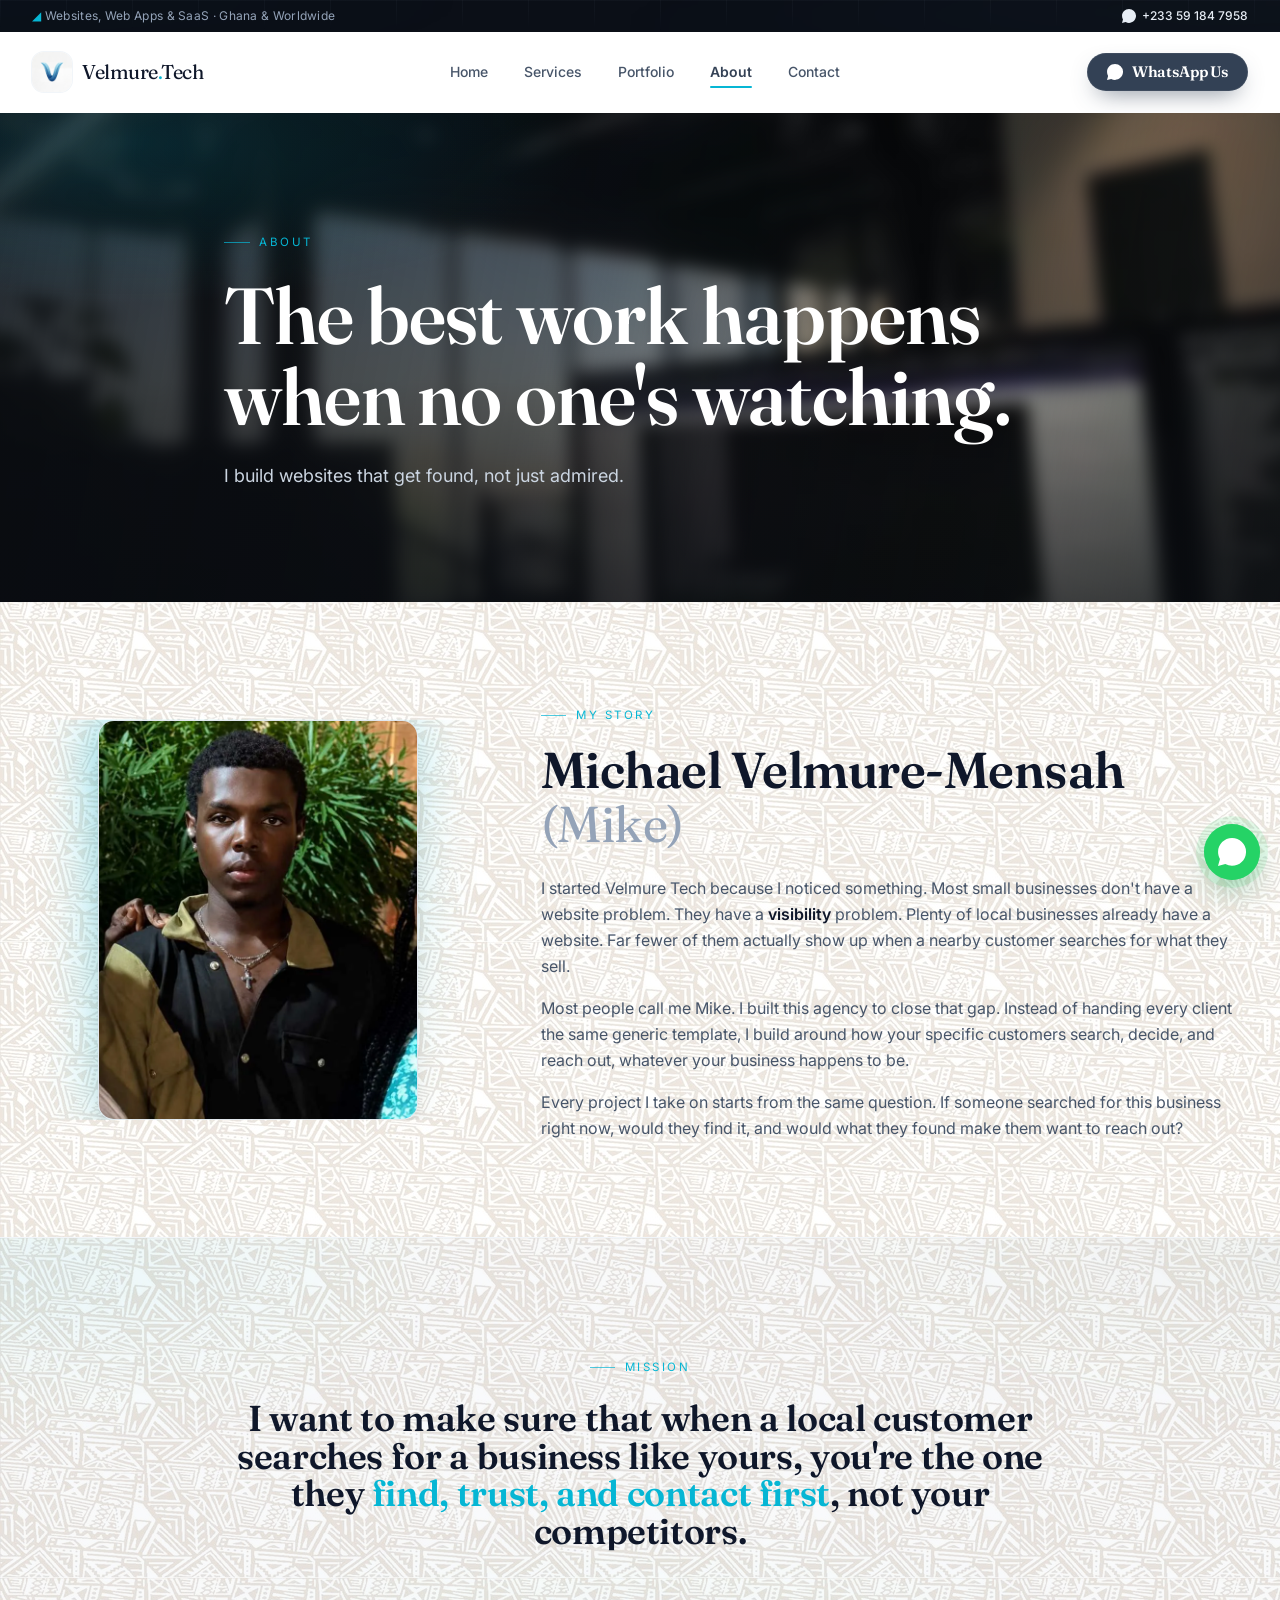
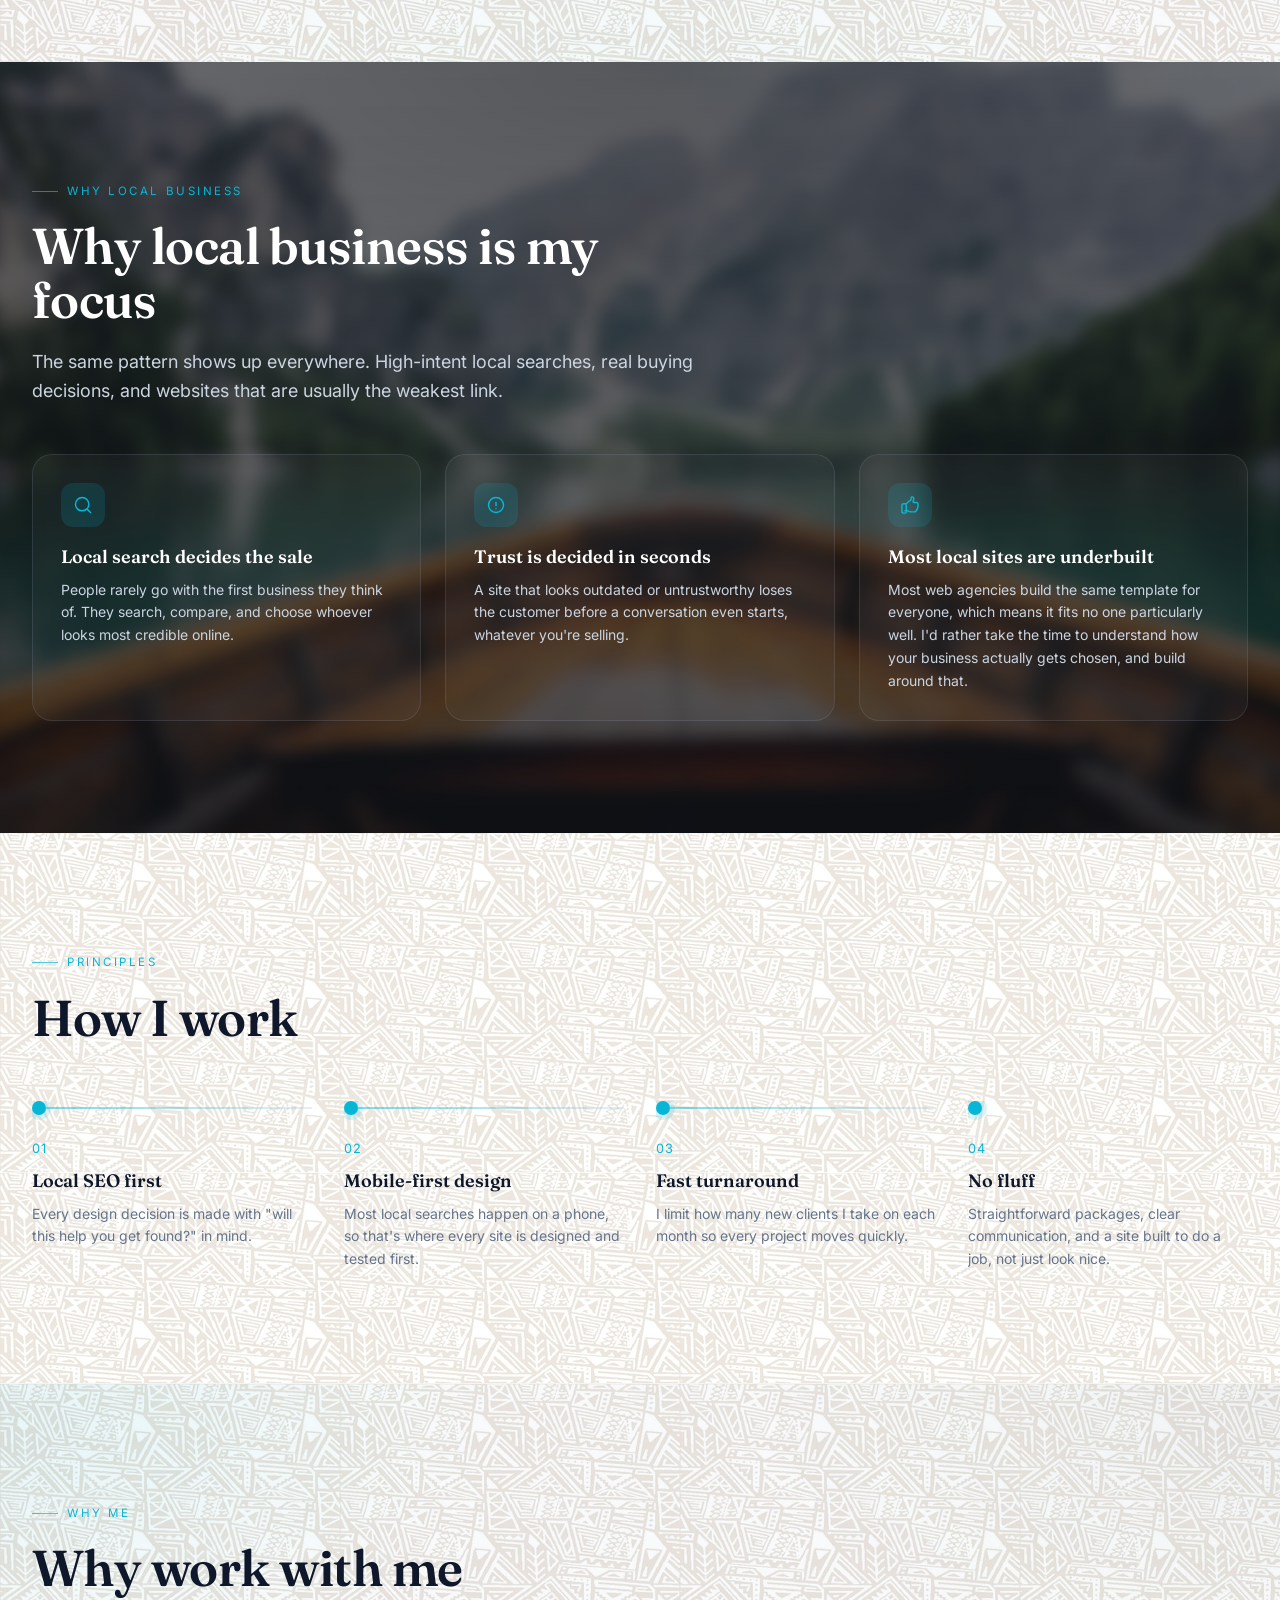
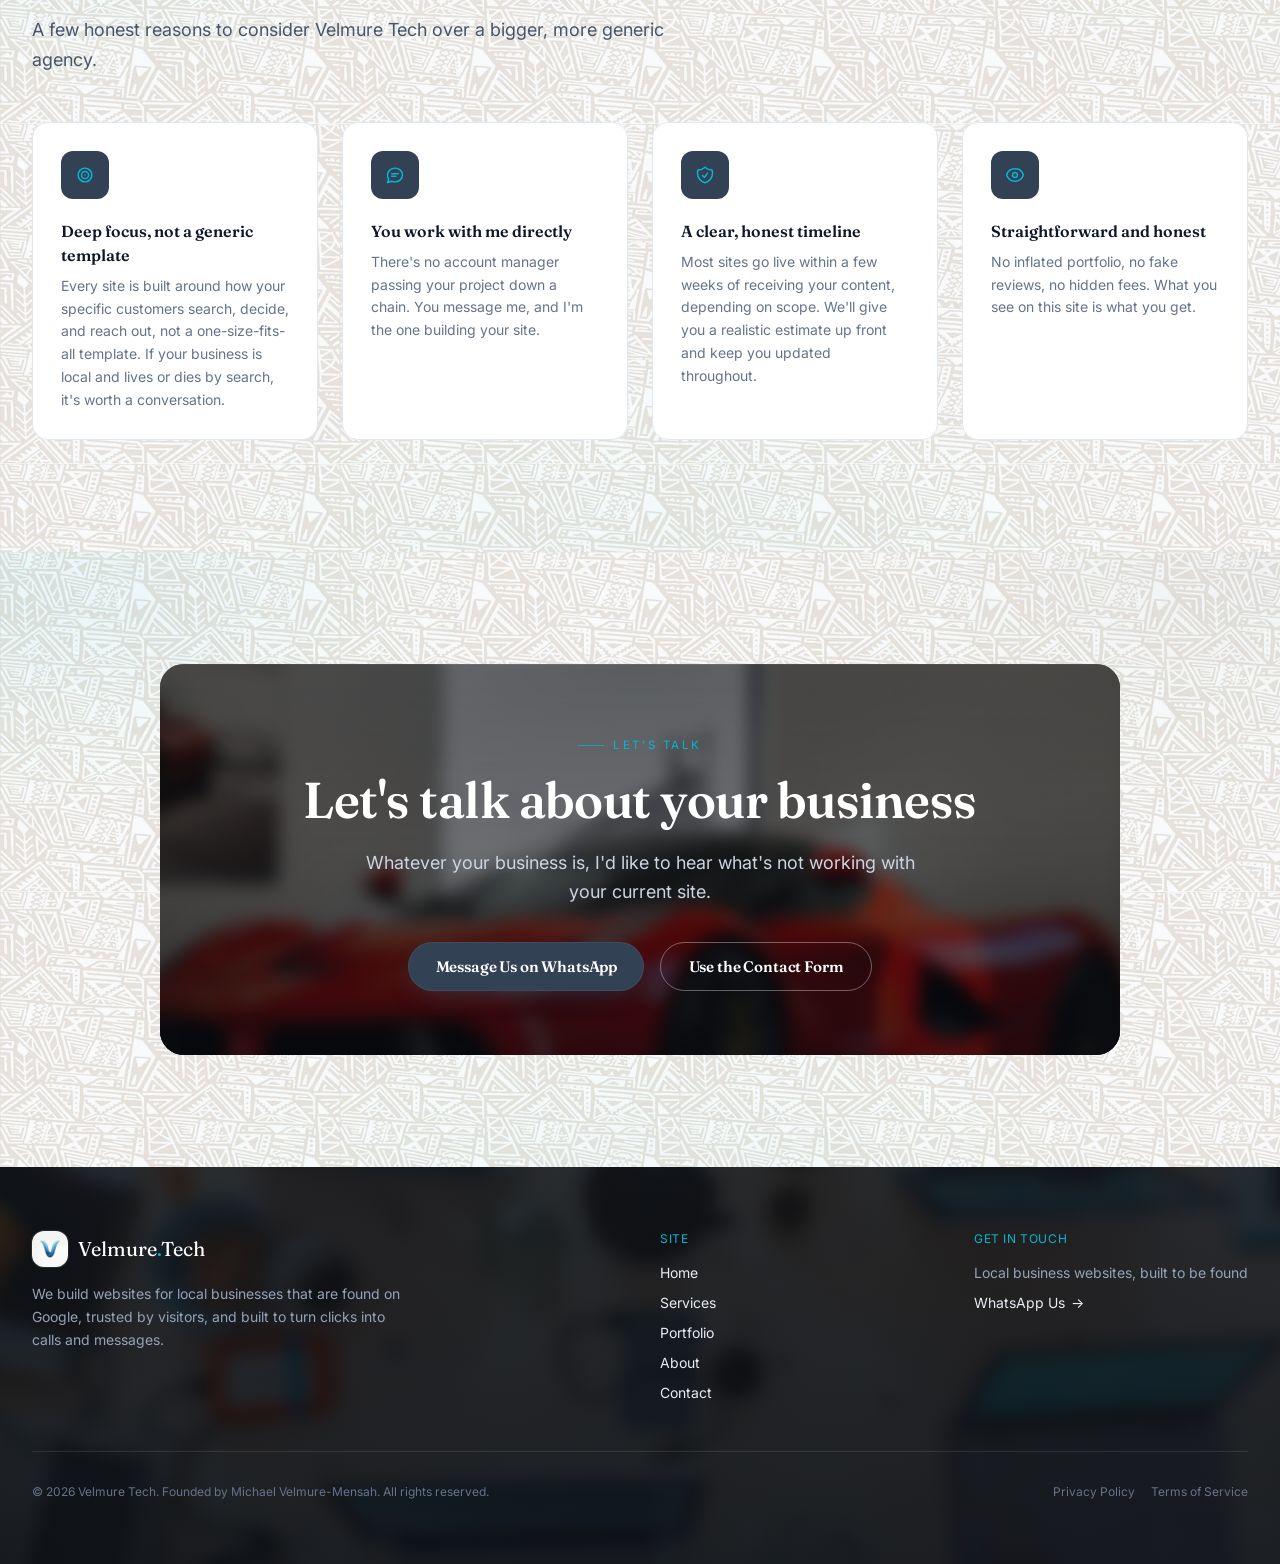
==== commit 14716c12: "10days guarantee removed" ====
--- a/about.html
+++ b/about.html
@@ -291,8 +291,8 @@
           <div class="flex h-12 w-12 items-center justify-center rounded-xl bg-primary-dark text-secondary">
             <svg class="h-5 w-5" fill="none" viewBox="0 0 24 24" stroke="currentColor" aria-hidden="true"><path stroke-linecap="round" stroke-linejoin="round" stroke-width="1.75" d="M9 12.75L11.25 15 15 9.75m-3-7.036A11.959 11.959 0 013.598 6 11.99 11.99 0 003 9.75c0 5.592 3.824 10.29 9 11.622 5.176-1.332 9-6.03 9-11.622 0-1.31-.21-2.571-.598-3.75h-.152c-3.196 0-6.1-1.248-8.25-3.286z"/></svg>
           </div>
-          <h3 class="mt-5 font-display font-semibold text-ink">Backed by a real guarantee</h3>
-          <p class="mt-2 text-sm text-slate-500 leading-relaxed">If your site isn't live within 10 business days of receiving your content, you get a discount. No arguments.</p>
+          <h3 class="mt-5 font-display font-semibold text-ink">A clear, honest timeline</h3>
+          <p class="mt-2 text-sm text-slate-500 leading-relaxed">Most sites go live within a few weeks of receiving your content, depending on scope. We'll give you a realistic estimate up front and keep you updated throughout.</p>
         </div>
         <div class="rounded-2xl bg-white border border-slate-200 p-7 spotlight" data-reveal style="--d:360ms">
           <div class="flex h-12 w-12 items-center justify-center rounded-xl bg-primary-dark text-secondary">
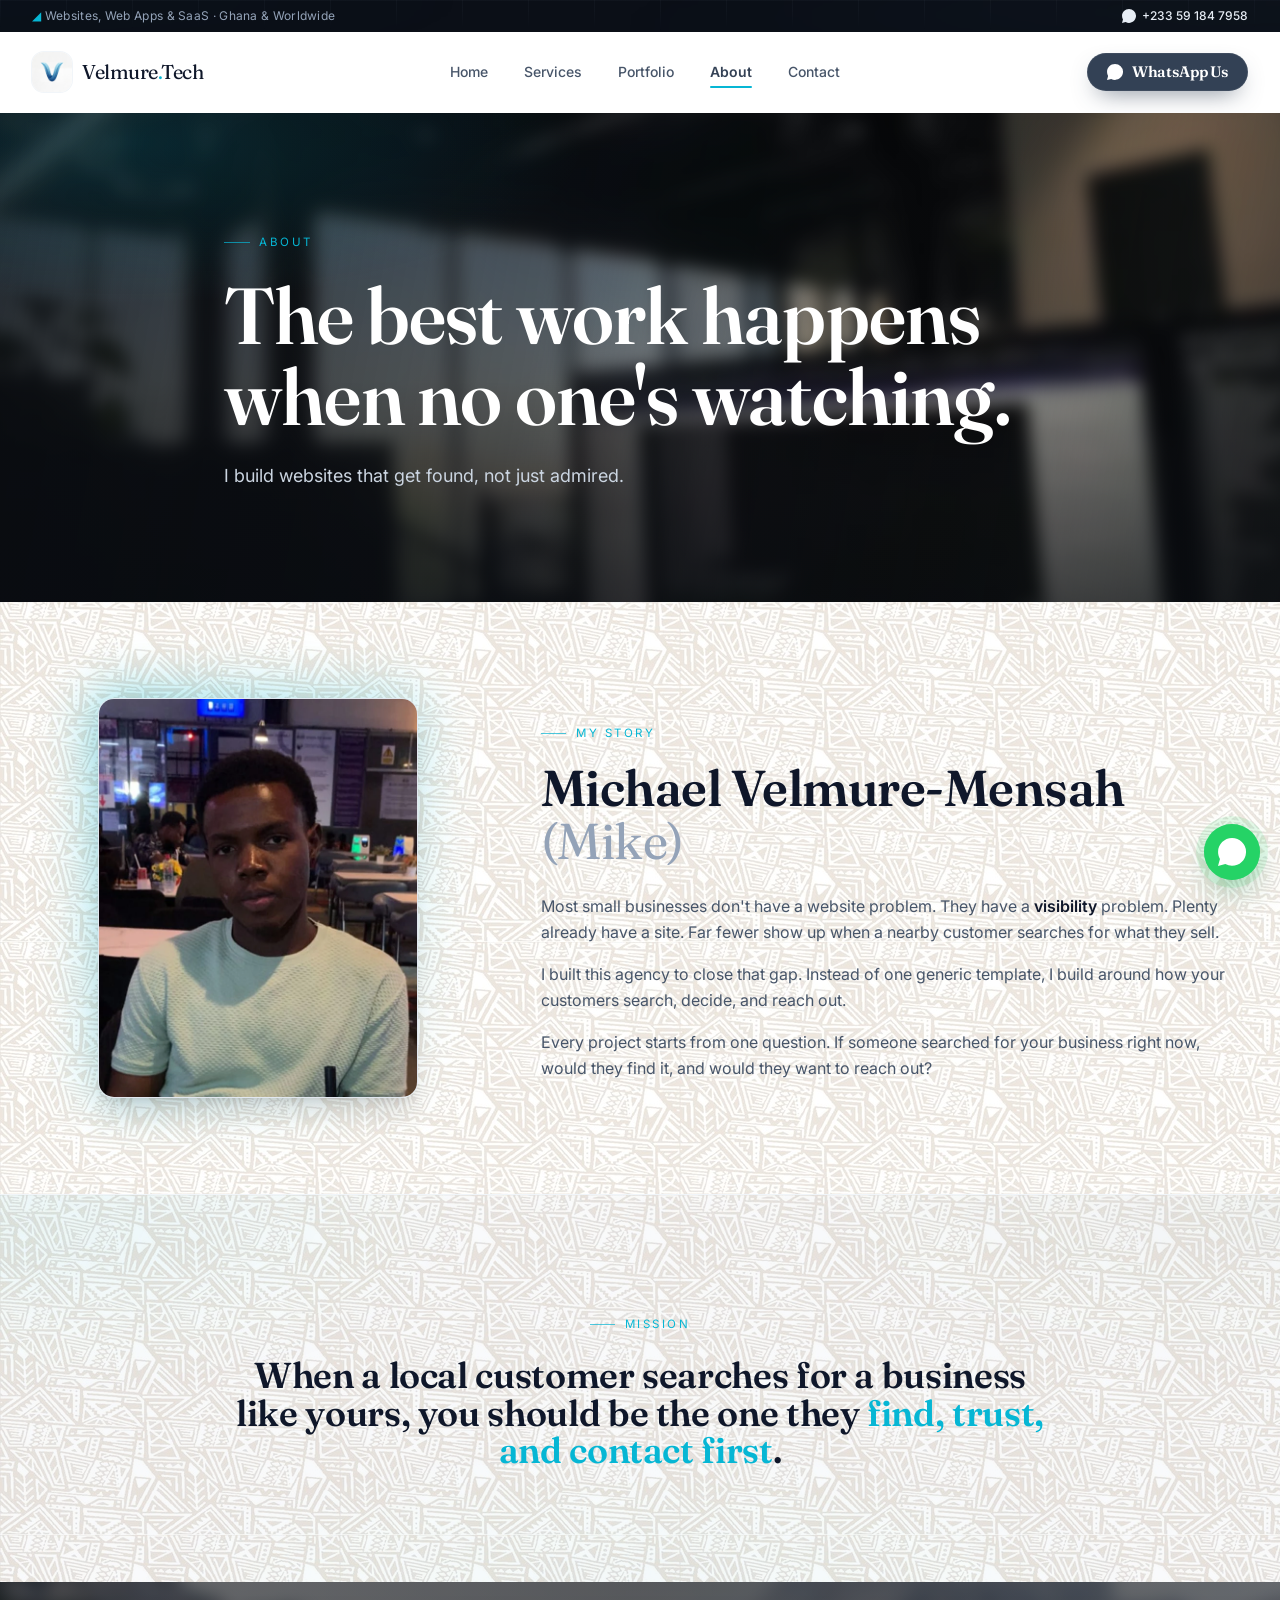
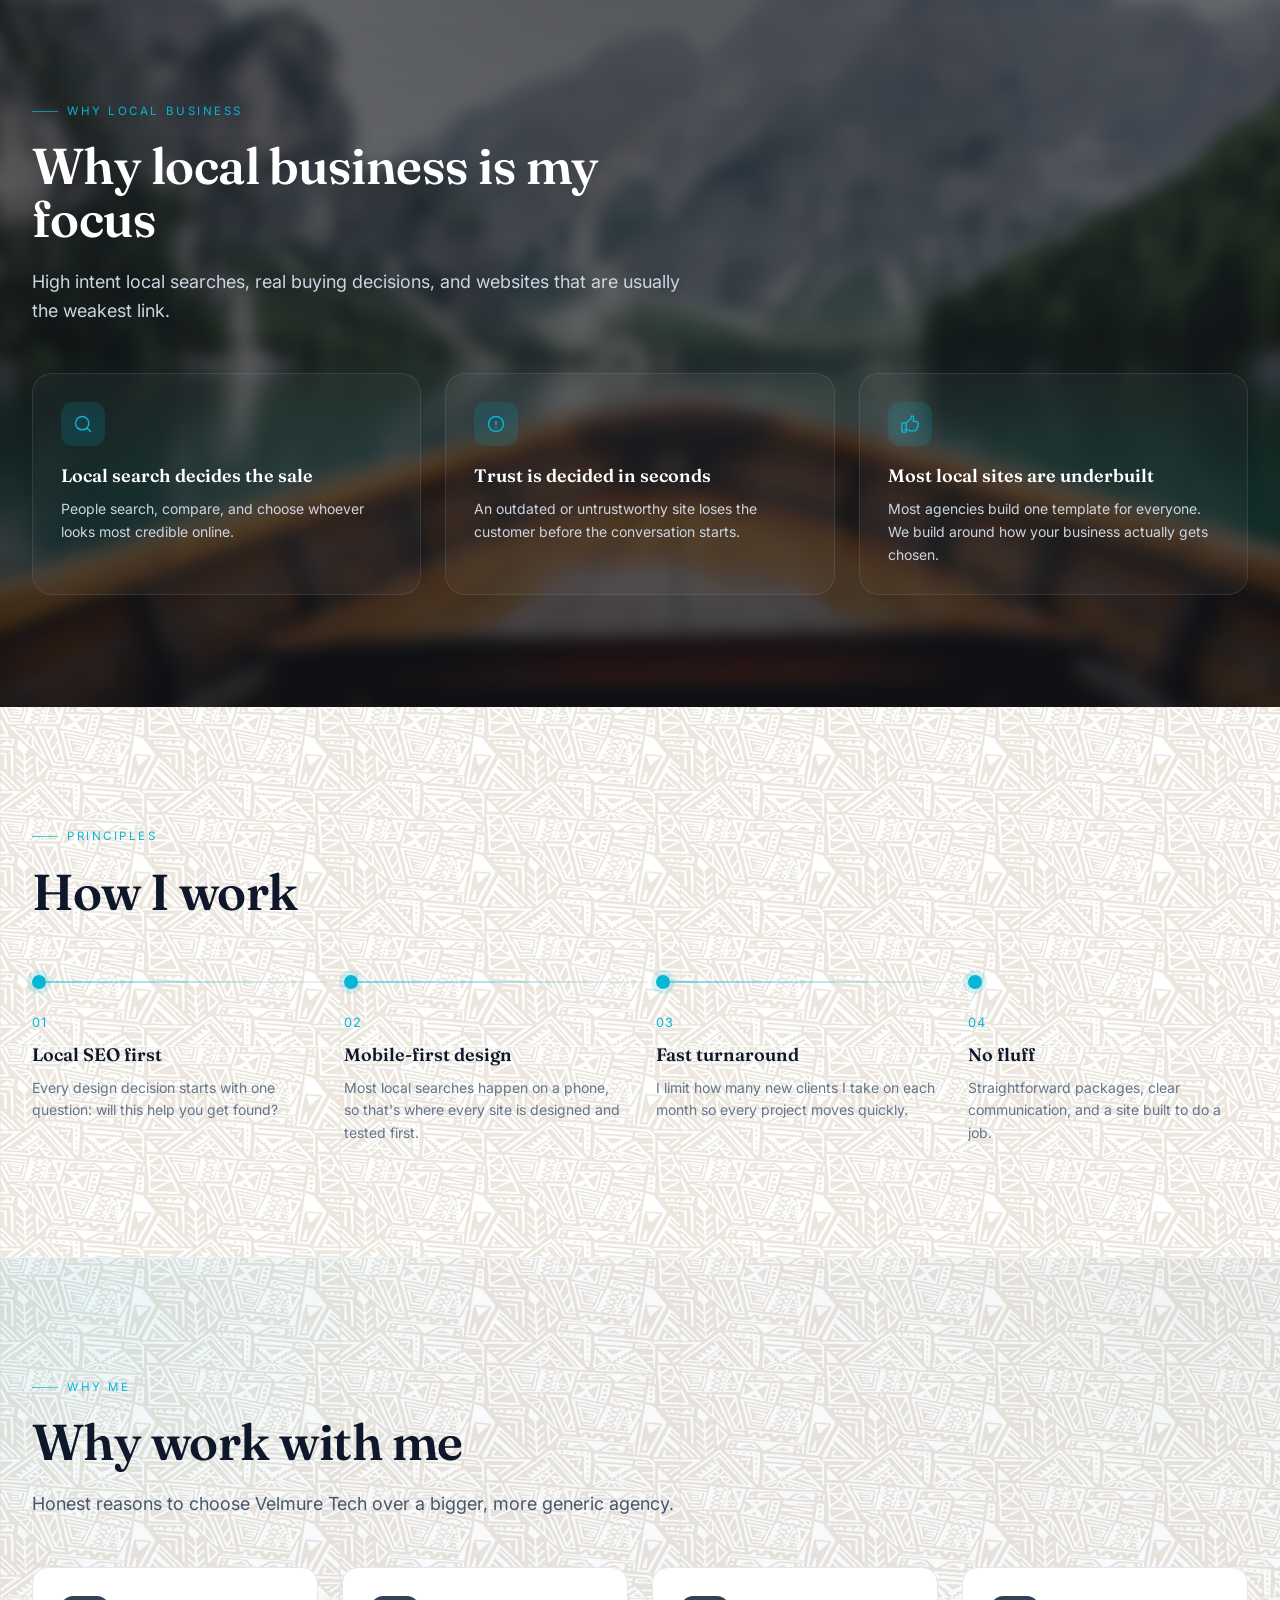
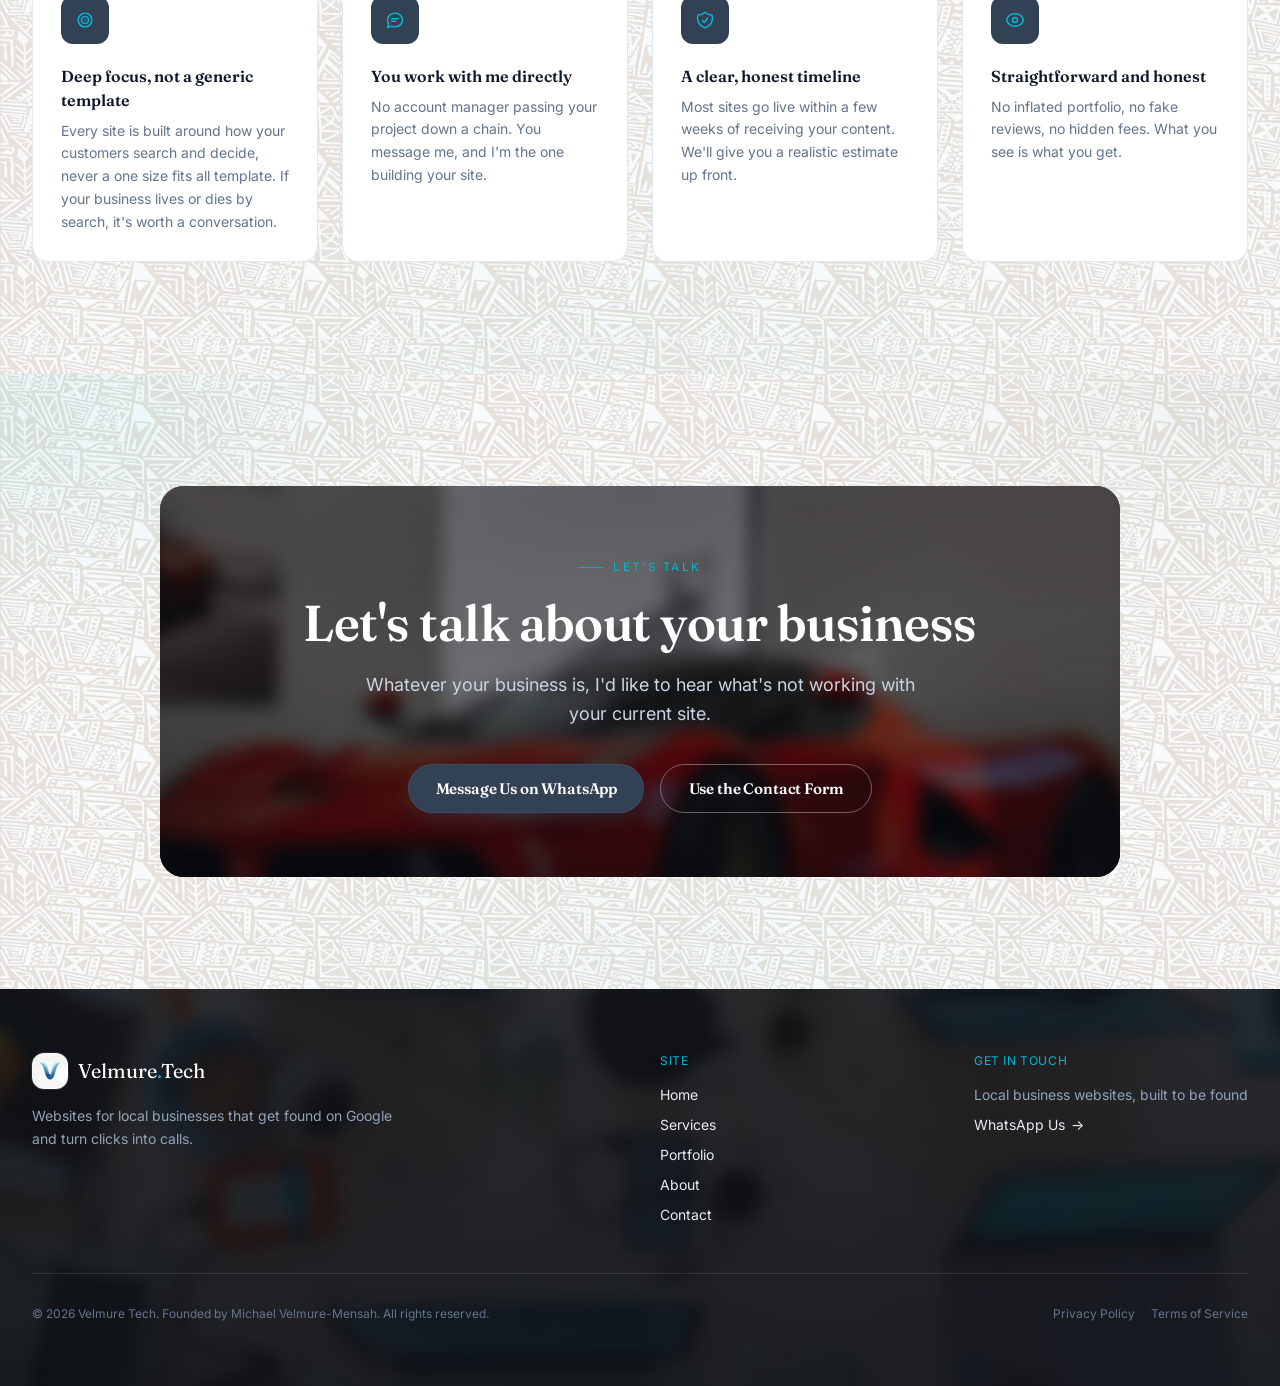
==== commit 80a997f2: "simplified" ====
--- a/about.html
+++ b/about.html
@@ -4,7 +4,7 @@
 <meta charset="UTF-8" />
 <meta name="viewport" content="width=device-width, initial-scale=1.0" />
 <title>About Velmure Tech | Website Design &amp; Development Agency</title>
-<meta name="description" content="Velmure Tech is a website design and development agency founded by Michael Velmure-Mensah, building premium websites, web apps, and e-commerce for Ghana and worldwide." />
+<meta name="description" content="Velmure Tech is a website design and development agency founded by Michael Velmure-Mensah, building premium websites, web apps, and ecommerce for Ghana and worldwide." />
 <meta name="robots" content="index, follow" />
 <meta name="author" content="Velmure Tech" />
 <link rel="canonical" href="https://velmuretech.example/about.html" />
@@ -13,7 +13,7 @@
 <meta property="og:type" content="website" />
 <meta property="og:site_name" content="Velmure Tech" />
 <meta property="og:title" content="About Velmure Tech | Website Design & Development Agency" />
-<meta property="og:description" content="Velmure Tech is a website design and development agency founded by Michael Velmure-Mensah, building premium websites, web apps, and e-commerce for Ghana and worldwide." />
+<meta property="og:description" content="Velmure Tech is a website design and development agency founded by Michael Velmure-Mensah, building premium websites, web apps, and ecommerce for Ghana and worldwide." />
 <meta property="og:url" content="https://velmuretech.example/about.html" />
 <meta property="og:image" content="https://velmuretech.example/images/photo/workspace-overhead.jpg" />
 <meta property="og:image:width" content="1920" />
@@ -23,7 +23,7 @@
 <!-- Twitter Card -->
 <meta name="twitter:card" content="summary_large_image" />
 <meta name="twitter:title" content="About Velmure Tech | Website Design & Development Agency" />
-<meta name="twitter:description" content="Velmure Tech is a website design and development agency founded by Michael Velmure-Mensah, building premium websites, web apps, and e-commerce for Ghana and worldwide." />
+<meta name="twitter:description" content="Velmure Tech is a website design and development agency founded by Michael Velmure-Mensah, building premium websites, web apps, and ecommerce for Ghana and worldwide." />
 <meta name="twitter:image" content="https://velmuretech.example/images/photo/workspace-overhead.jpg" />
 
 <link rel="icon" type="image/png" href="images/logo-icon.png" />
@@ -35,14 +35,14 @@
 
 <link rel="stylesheet" href="css/tailwind.css" />
 <link rel="stylesheet" href="css/style.css" />
-<!-- BEGIN LOCALBUSINESS SCHEMA (auto-generated by scripts/generate_schema.py — edit seo/business.json instead) -->
+<!-- BEGIN LOCALBUSINESS SCHEMA (auto-generated by scripts/generate_schema.py; edit seo/business.json instead) -->
 <script type="application/ld+json">
 {
   "@context": "https://schema.org",
   "@type": "ProfessionalService",
   "name": "Velmure Tech",
   "slogan": "Bringing the Future to the Present",
-  "description": "Velmure Tech is a website design and development agency building premium, conversion-focused websites, web applications, and e-commerce platforms for businesses in Ghana and worldwide, with SaaS development for startups and founders.",
+  "description": "Velmure Tech is a website design and development agency building premium, conversion focused websites, web applications, and ecommerce platforms for businesses in Ghana and worldwide, with SaaS development for startups and founders.",
   "telephone": "+233591847958",
   "email": "velmuretechcorps@gmail.com",
   "alternateName": "Velmure.Tech",
@@ -66,10 +66,10 @@
     "Website Development",
     "Web Application Development",
     "SaaS Development",
-    "E-commerce Website Development",
+    "Ecommerce Website Development",
     "Landing Page Design",
     "Local SEO",
-    "Mobile-First Web Design",
+    "Mobile First Web Design",
     "Conversion Rate Optimization"
   ]
 }
@@ -173,9 +173,9 @@
           <p class="kicker">My story</p>
           <h2 class="mt-5 display t-h2 text-ink">Michael Velmure-Mensah <span class="text-slate-400 font-normal">(Mike)</span></h2>
           <div class="mt-6 space-y-4 text-slate-600 leading-relaxed">
-            <p>I started Velmure Tech because I noticed something. Most small businesses don't have a website problem. They have a <em class="text-ink not-italic font-semibold">visibility</em> problem. Plenty of local businesses already have a website. Far fewer of them actually show up when a nearby customer searches for what they sell.</p>
-            <p>Most people call me Mike. I built this agency to close that gap. Instead of handing every client the same generic template, I build around how your specific customers search, decide, and reach out, whatever your business happens to be.</p>
-            <p>Every project I take on starts from the same question. If someone searched for this business right now, would they find it, and would what they found make them want to reach out?</p>
+            <p>Most small businesses don't have a website problem. They have a <em class="text-ink not-italic font-semibold">visibility</em> problem. Plenty already have a site. Far fewer show up when a nearby customer searches for what they sell.</p>
+            <p>I built this agency to close that gap. Instead of one generic template, I build around how your customers search, decide, and reach out.</p>
+            <p>Every project starts from one question. If someone searched for your business right now, would they find it, and would they want to reach out?</p>
           </div>
         </div>
 
@@ -187,7 +187,7 @@
   <section class="py-20 sm:py-28 bg-mesh bg-pattern">
     <div class="max-w-4xl mx-auto px-4 sm:px-6 lg:px-8 text-center" data-reveal>
       <p class="kicker kicker--center">Mission</p>
-      <p class="mt-6 display text-2xl sm:text-4xl leading-tight tracking-tight text-ink">I want to make sure that when a local customer searches for a business like yours, you're the one they <span class="text-secondary">find, trust, and contact first</span>, not your competitors.</p>
+      <p class="mt-6 display text-2xl sm:text-4xl leading-tight tracking-tight text-ink">When a local customer searches for a business like yours, you should be the one they <span class="text-secondary">find, trust, and contact first</span>.</p>
     </div>
   </section>
 
@@ -198,7 +198,7 @@
       <div class="max-w-2xl" data-reveal>
         <p class="kicker">Why local business</p>
         <h2 class="display t-h2 text-white mt-5">Why local business is my focus</h2>
-        <p class="mt-5 text-slate-300 text-lg leading-relaxed">The same pattern shows up everywhere. High-intent local searches, real buying decisions, and websites that are usually the weakest link.</p>
+        <p class="mt-5 text-slate-300 text-lg leading-relaxed">High intent local searches, real buying decisions, and websites that are usually the weakest link.</p>
       </div>
 
       <div class="mt-12 grid md:grid-cols-3 gap-6">
@@ -207,21 +207,21 @@
             <svg class="h-5 w-5" fill="none" viewBox="0 0 24 24" stroke="currentColor" aria-hidden="true"><path stroke-linecap="round" stroke-linejoin="round" stroke-width="1.75" d="M21 21l-4.35-4.35M11 19a8 8 0 100-16 8 8 0 000 16z"/></svg>
           </div>
           <h3 class="mt-4 font-display font-semibold text-white text-lg">Local search decides the sale</h3>
-          <p class="mt-2 text-sm text-slate-300 leading-relaxed">People rarely go with the first business they think of. They search, compare, and choose whoever looks most credible online.</p>
+          <p class="mt-2 text-sm text-slate-300 leading-relaxed">People search, compare, and choose whoever looks most credible online.</p>
         </div>
         <div class="card card-on-dark p-7 spotlight" data-reveal style="--d:120ms">
           <div class="flex h-11 w-11 items-center justify-center rounded-xl bg-secondary/15 text-secondary">
             <svg class="h-5 w-5" fill="none" viewBox="0 0 24 24" stroke="currentColor" aria-hidden="true"><path stroke-linecap="round" stroke-linejoin="round" stroke-width="1.75" d="M12 9v3.75m0 3.75h.007v.008H12v-.008zM21 12a9 9 0 11-18 0 9 9 0 0118 0z"/></svg>
           </div>
           <h3 class="mt-4 font-display font-semibold text-white text-lg">Trust is decided in seconds</h3>
-          <p class="mt-2 text-sm text-slate-300 leading-relaxed">A site that looks outdated or untrustworthy loses the customer before a conversation even starts, whatever you're selling.</p>
+          <p class="mt-2 text-sm text-slate-300 leading-relaxed">An outdated or untrustworthy site loses the customer before the conversation starts.</p>
         </div>
         <div class="card card-on-dark p-7 spotlight" data-reveal style="--d:240ms">
           <div class="flex h-11 w-11 items-center justify-center rounded-xl bg-secondary/15 text-secondary">
             <svg class="h-5 w-5" fill="none" viewBox="0 0 24 24" stroke="currentColor" aria-hidden="true"><path stroke-linecap="round" stroke-linejoin="round" stroke-width="1.75" d="M6.633 10.5c.806 0 1.533-.446 2.031-1.08a9.041 9.041 0 012.861-2.4c.723-.384 1.35-.956 1.653-1.715a4.498 4.498 0 00.322-1.672V3a.75.75 0 01.75-.75A2.25 2.25 0 0116.5 4.5c0 1.152-.26 2.243-.723 3.218-.266.558.107 1.282.725 1.282h3.126c1.026 0 1.945.694 2.054 1.715.045.422.068.85.068 1.285a11.95 11.95 0 01-2.649 7.521c-.388.482-.987.729-1.605.729H13.48c-.483 0-.964-.078-1.423-.23l-3.114-1.04a4.501 4.501 0 00-1.423-.23H5.904M6.633 10.5H4.5A2.25 2.25 0 002.25 12.75v6.75A2.25 2.25 0 004.5 21.75h1.5c.75 0 1.5-.75 1.5-1.5V12c0-.75-.75-1.5-1.5-1.5z"/></svg>
           </div>
           <h3 class="mt-4 font-display font-semibold text-white text-lg">Most local sites are underbuilt</h3>
-          <p class="mt-2 text-sm text-slate-300 leading-relaxed">Most web agencies build the same template for everyone, which means it fits no one particularly well. I'd rather take the time to understand how your business actually gets chosen, and build around that.</p>
+          <p class="mt-2 text-sm text-slate-300 leading-relaxed">Most agencies build one template for everyone. We build around how your business actually gets chosen.</p>
         </div>
       </div>
     </div>
@@ -239,7 +239,7 @@
           <span class="step__dot"></span><span class="step__line"></span>
           <p class="step__num">01</p>
           <h3 class="mt-2 font-display font-semibold text-ink text-lg">Local SEO first</h3>
-          <p class="mt-2 text-sm text-slate-500 leading-relaxed">Every design decision is made with "will this help you get found?" in mind.</p>
+          <p class="mt-2 text-sm text-slate-500 leading-relaxed">Every design decision starts with one question: will this help you get found?</p>
         </div>
         <div class="step" data-reveal style="--d:120ms">
           <span class="step__dot"></span><span class="step__line"></span>
@@ -257,7 +257,7 @@
           <span class="step__dot" style="background:var(--color-secondary)"></span><span class="step__line"></span>
           <p class="step__num">04</p>
           <h3 class="mt-2 font-display font-semibold text-ink text-lg">No fluff</h3>
-          <p class="mt-2 text-sm text-slate-500 leading-relaxed">Straightforward packages, clear communication, and a site built to do a job, not just look nice.</p>
+          <p class="mt-2 text-sm text-slate-500 leading-relaxed">Straightforward packages, clear communication, and a site built to do a job.</p>
         </div>
       </div>
     </div>
@@ -269,7 +269,7 @@
       <div class="max-w-2xl" data-reveal>
         <p class="kicker">Why me</p>
         <h2 class="display t-h2 text-ink mt-5">Why work with me</h2>
-        <p class="mt-5 text-slate-600 text-lg leading-relaxed">A few honest reasons to consider Velmure Tech over a bigger, more generic agency.</p>
+        <p class="mt-5 text-slate-600 text-lg leading-relaxed">Honest reasons to choose Velmure Tech over a bigger, more generic agency.</p>
       </div>
 
       <div class="mt-12 grid sm:grid-cols-2 lg:grid-cols-4 gap-6">
@@ -278,28 +278,28 @@
             <svg class="h-5 w-5" viewBox="0 0 24 24" fill="none" stroke="currentColor" aria-hidden="true"><circle cx="12" cy="12" r="8.25" stroke-width="1.75"/><circle cx="12" cy="12" r="4.25" stroke-width="1.75"/><circle cx="12" cy="12" r="1" fill="currentColor" stroke="none"/></svg>
           </div>
           <h3 class="mt-5 font-display font-semibold text-ink">Deep focus, not a generic template</h3>
-          <p class="mt-2 text-sm text-slate-500 leading-relaxed">Every site is built around how your specific customers search, decide, and reach out, not a one-size-fits-all template. If your business is local and lives or dies by search, it's worth a conversation.</p>
+          <p class="mt-2 text-sm text-slate-500 leading-relaxed">Every site is built around how your customers search and decide, never a one size fits all template. If your business lives or dies by search, it's worth a conversation.</p>
         </div>
         <div class="rounded-2xl bg-white border border-slate-200 p-7 spotlight" data-reveal style="--d:120ms">
           <div class="flex h-12 w-12 items-center justify-center rounded-xl bg-primary-dark text-secondary">
             <svg class="h-5 w-5" fill="none" viewBox="0 0 24 24" stroke="currentColor" aria-hidden="true"><path stroke-linecap="round" stroke-linejoin="round" stroke-width="1.75" d="M8 10.5h8m-8 3h5M21 12c0 4.556-4.03 8.25-9 8.25a9.76 9.76 0 01-3.53-.653L3 21l1.507-3.822A8.196 8.196 0 013 12c0-4.556 4.03-8.25 9-8.25s9 3.694 9 8.25z"/></svg>
           </div>
           <h3 class="mt-5 font-display font-semibold text-ink">You work with me directly</h3>
-          <p class="mt-2 text-sm text-slate-500 leading-relaxed">There's no account manager passing your project down a chain. You message me, and I'm the one building your site.</p>
+          <p class="mt-2 text-sm text-slate-500 leading-relaxed">No account manager passing your project down a chain. You message me, and I'm the one building your site.</p>
         </div>
         <div class="rounded-2xl bg-white border border-slate-200 p-7 spotlight" data-reveal style="--d:240ms">
           <div class="flex h-12 w-12 items-center justify-center rounded-xl bg-primary-dark text-secondary">
             <svg class="h-5 w-5" fill="none" viewBox="0 0 24 24" stroke="currentColor" aria-hidden="true"><path stroke-linecap="round" stroke-linejoin="round" stroke-width="1.75" d="M9 12.75L11.25 15 15 9.75m-3-7.036A11.959 11.959 0 013.598 6 11.99 11.99 0 003 9.75c0 5.592 3.824 10.29 9 11.622 5.176-1.332 9-6.03 9-11.622 0-1.31-.21-2.571-.598-3.75h-.152c-3.196 0-6.1-1.248-8.25-3.286z"/></svg>
           </div>
           <h3 class="mt-5 font-display font-semibold text-ink">A clear, honest timeline</h3>
-          <p class="mt-2 text-sm text-slate-500 leading-relaxed">Most sites go live within a few weeks of receiving your content, depending on scope. We'll give you a realistic estimate up front and keep you updated throughout.</p>
+          <p class="mt-2 text-sm text-slate-500 leading-relaxed">Most sites go live within a few weeks of receiving your content. We'll give you a realistic estimate up front.</p>
         </div>
         <div class="rounded-2xl bg-white border border-slate-200 p-7 spotlight" data-reveal style="--d:360ms">
           <div class="flex h-12 w-12 items-center justify-center rounded-xl bg-primary-dark text-secondary">
             <svg class="h-5 w-5" fill="none" viewBox="0 0 24 24" stroke="currentColor" aria-hidden="true"><path stroke-linecap="round" stroke-linejoin="round" stroke-width="1.75" d="M2.036 12.322a1.012 1.012 0 010-.639C3.423 7.51 7.36 4.5 12 4.5c4.638 0 8.573 3.007 9.963 7.178.07.207.07.431 0 .639C20.577 16.49 16.64 19.5 12 19.5c-4.638 0-8.573-3.007-9.963-7.178z"/><path stroke-linecap="round" stroke-linejoin="round" stroke-width="1.75" d="M15 12a3 3 0 11-6 0 3 3 0 016 0z"/></svg>
           </div>
           <h3 class="mt-5 font-display font-semibold text-ink">Straightforward and honest</h3>
-          <p class="mt-2 text-sm text-slate-500 leading-relaxed">No inflated portfolio, no fake reviews, no hidden fees. What you see on this site is what you get.</p>
+          <p class="mt-2 text-sm text-slate-500 leading-relaxed">No inflated portfolio, no fake reviews, no hidden fees. What you see is what you get.</p>
         </div>
       </div>
     </div>
@@ -333,7 +333,7 @@
           <img src="images/logo-icon.png" alt="Velmure Tech logo" width="36" height="36" loading="lazy" class="h-9 w-9 rounded-xl ring-1 ring-white/10 object-cover" />
           <span class="font-display text-xl text-white">Velmure<span class="text-secondary">.</span>Tech</span>
         </a>
-        <p class="mt-4 text-sm text-slate-400 leading-relaxed max-w-sm">We build websites for local businesses that are found on Google, trusted by visitors, and built to turn clicks into calls and messages.</p>
+        <p class="mt-4 text-sm text-slate-400 leading-relaxed max-w-sm">Websites for local businesses that get found on Google and turn clicks into calls.</p>
       </div>
       <div>
         <p class="font-mono text-xs tracking-wider text-secondary">SITE</p>
--- a/css/style.css
+++ b/css/style.css
@@ -308,8 +308,7 @@
 }
 
 /* cursor-follow spotlight — JS sets --mx/--my as % */
-.spotlight { position: relative; overflow: hidden; }
-.spotlight::before {
+.spotlight { position: relative; overflow: hidden; }.spotlight::before {
   content: "";
   position: absolute;
   inset: 0;
@@ -347,6 +346,23 @@
   box-shadow: 0 34px 70px -30px rgba(51, 65, 85, 0.5), 0 0 0 1px rgba(51,65,85,0.05);
 }
 .card.tier-popular:hover { border-color: transparent; }
+
+/* FREE bonus badge used inside package value stacks */
+.badge-free {
+  display: inline-flex;
+  align-items: center;
+  gap: 0.25rem;
+  padding: 0.125rem 0.5rem;
+  border-radius: 9999px;
+  background: rgba(6, 182, 212, 0.14);
+  border: 1px solid rgba(6, 182, 212, 0.35);
+  color: #0891b2;
+  font-size: 0.625rem;
+  font-weight: 700;
+  letter-spacing: 0.08em;
+  text-transform: uppercase;
+  line-height: 1.3;
+}
 
 /* ==========================================================================
    MARQUEE — infinite ticker of live local searches
@@ -548,7 +564,8 @@
 [data-reveal="right"] { transform: translateX(32px); }
 [data-reveal="scale"] { transform: scale(0.94); }
 [data-reveal="clip"]  { clip-path: inset(0 0 100% 0); transform: none; opacity: 1; }
-[data-reveal].is-visible { opacity: 1; transform: none; clip-path: inset(0 0 0 0); }
+[data-reveal].is-visible { opacity: 1; transform: none; }
+[data-reveal="clip"].is-visible { clip-path: inset(0 0 0 0); }
 
 /* legacy reveal classes kept working */
 .reveal { opacity: 0; transform: translateY(22px); transition: opacity 0.7s var(--ease-out), transform 0.8s var(--ease-out); }
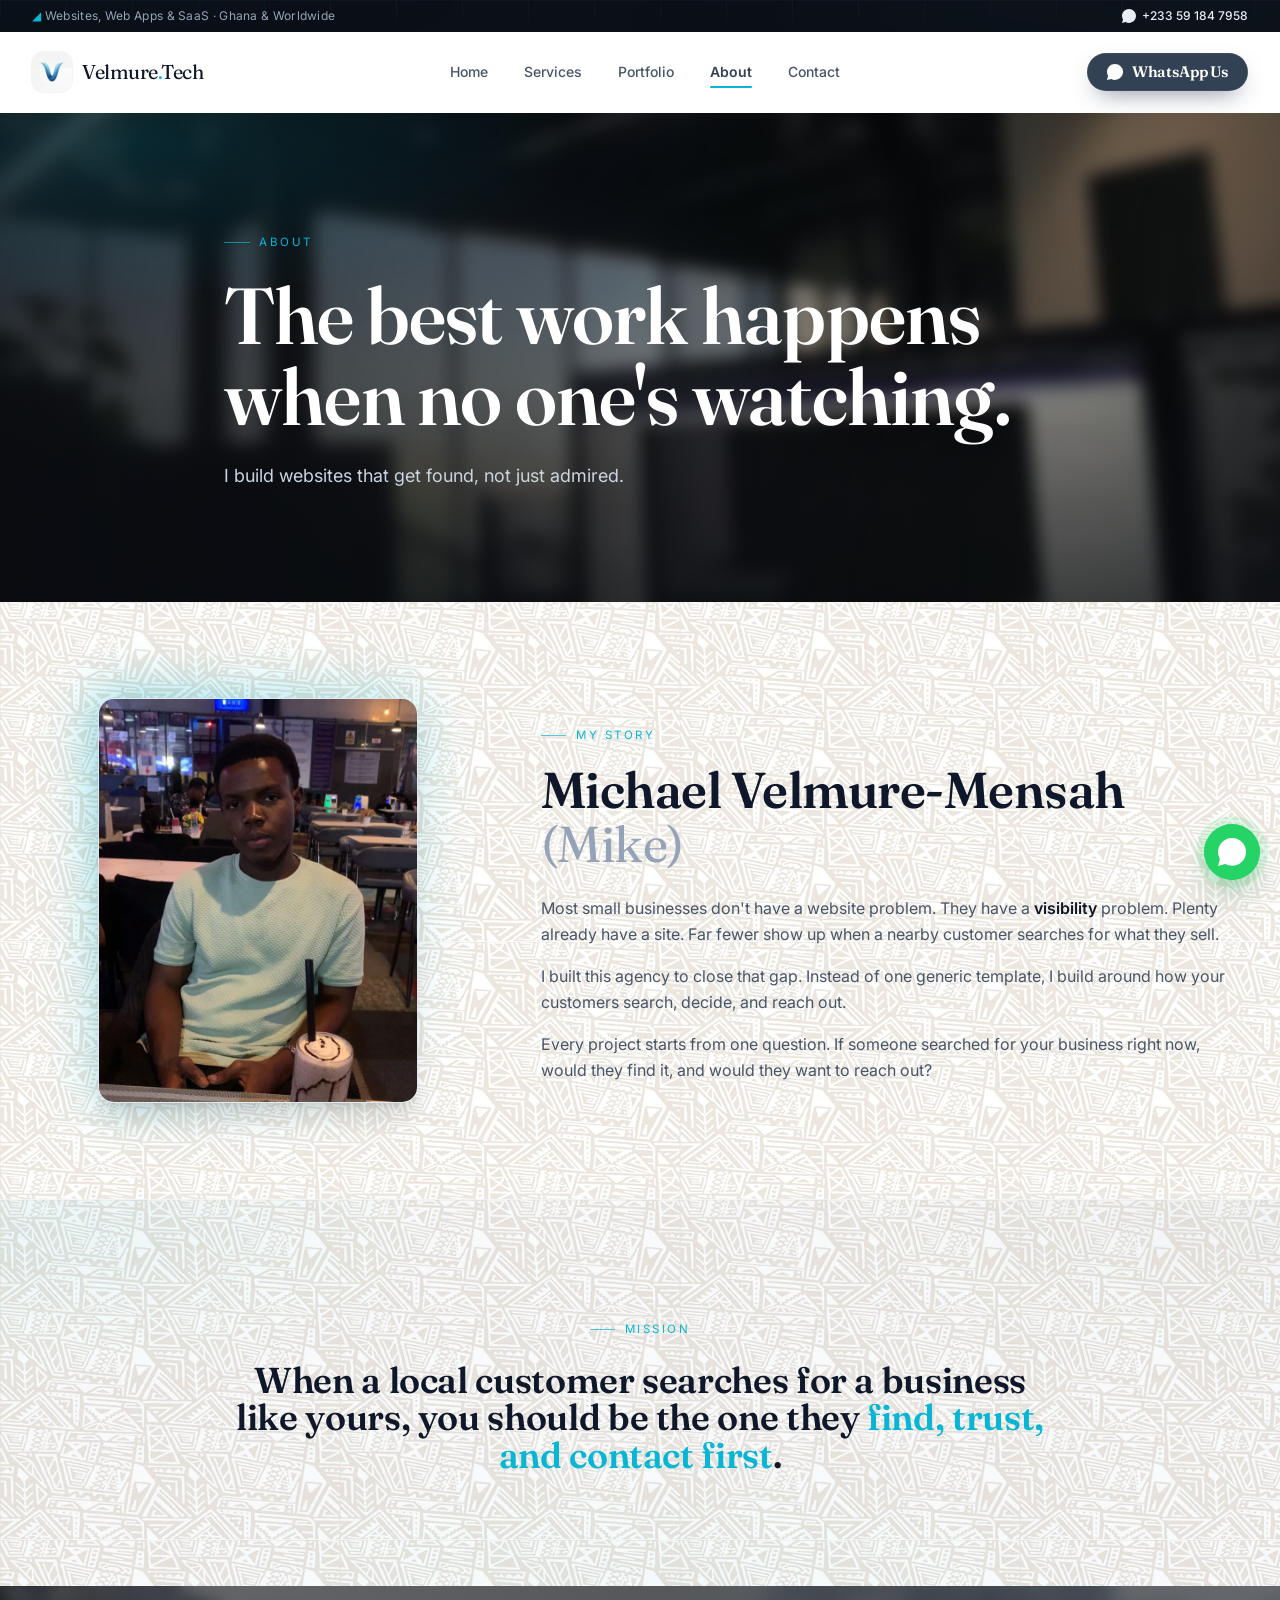
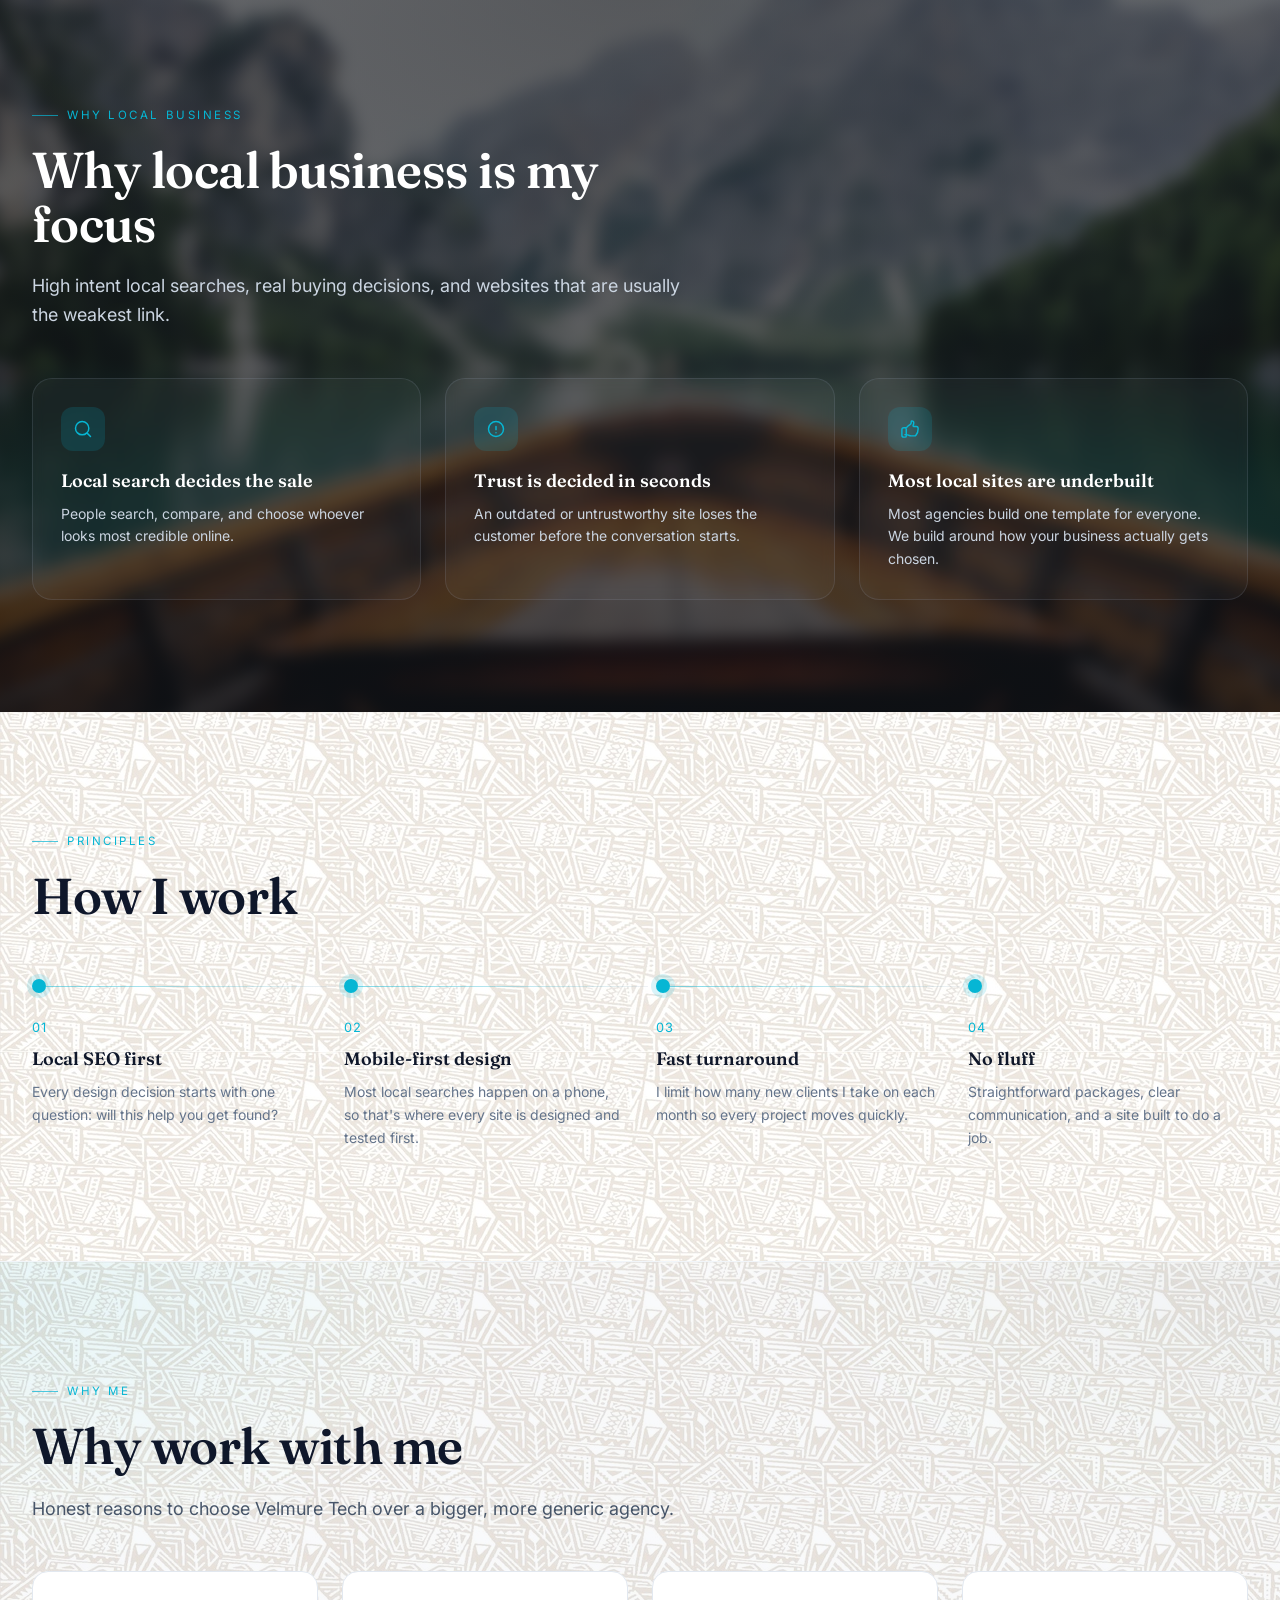
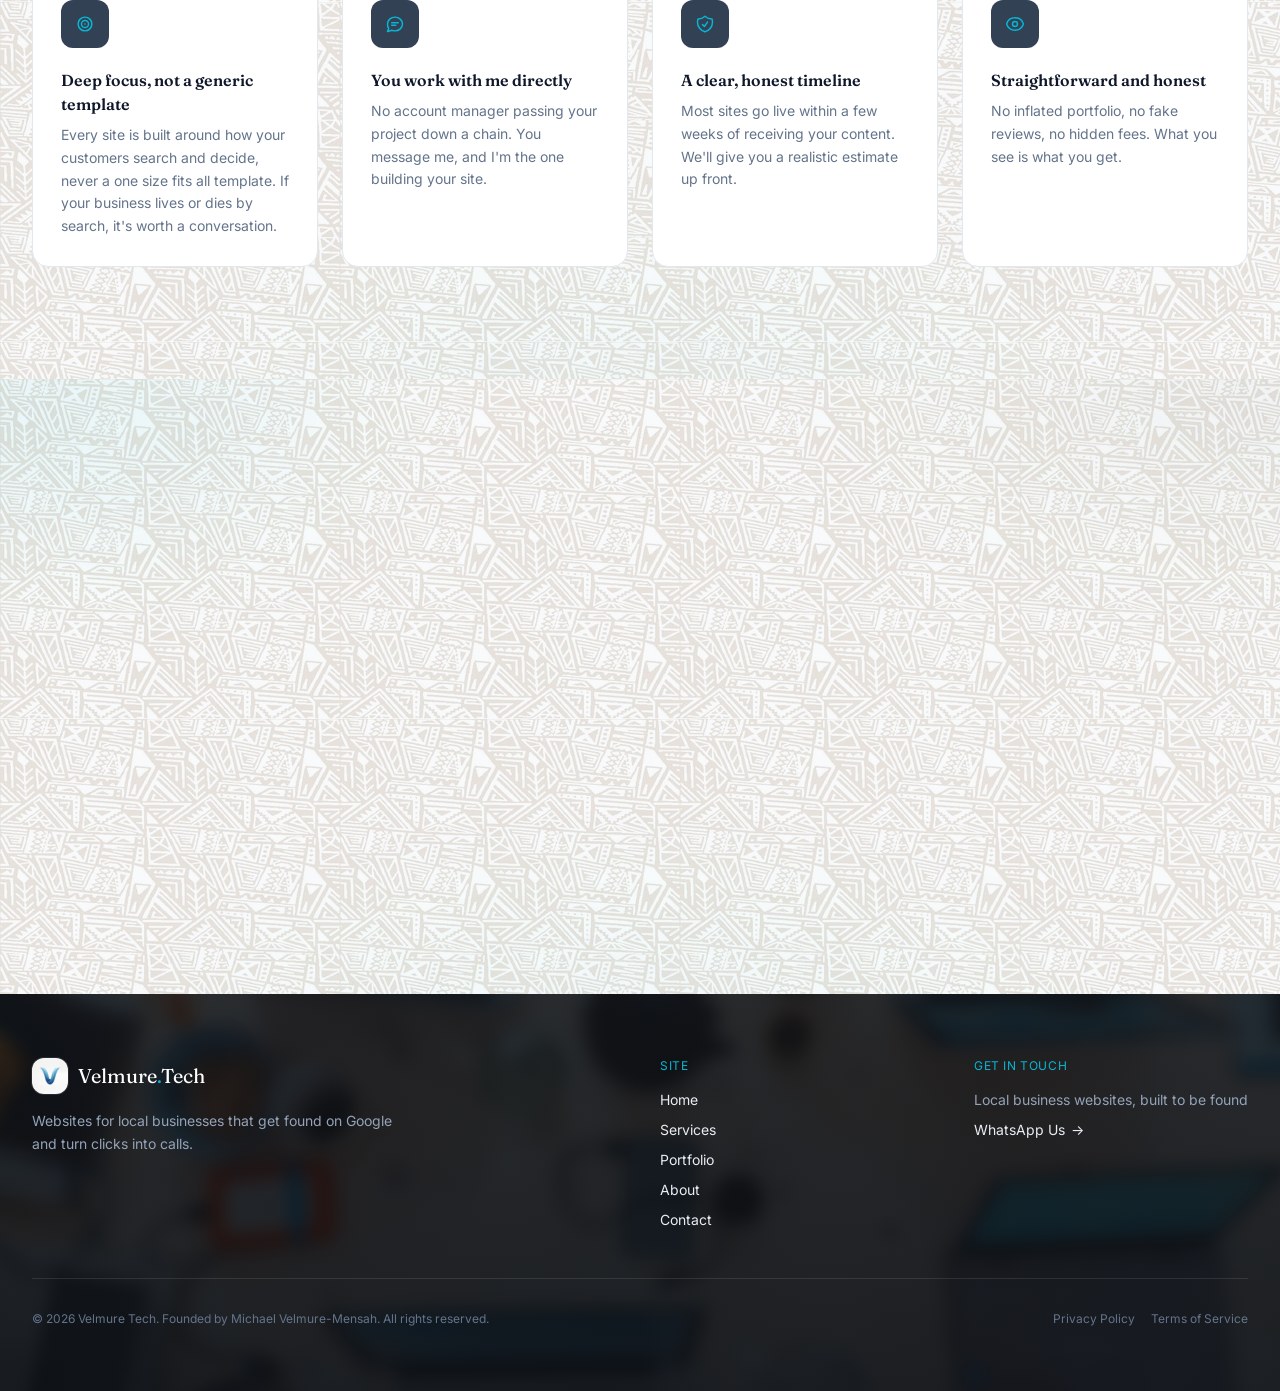
==== commit 668fdd42: "image cropped" ====
--- a/about.html
+++ b/about.html
@@ -165,7 +165,7 @@
         <div class="lg:col-span-2" data-reveal="left">
           <div class="relative mx-auto max-w-xs">
             <div class="absolute -inset-3 rounded-[2rem] bg-gradient-to-br from-secondary/40 to-primary-dark/40 -z-10 blur-xl"></div>
-            <img src="images/founder-michael.webp" alt="Portrait of Michael Velmure-Mensah, founder of Velmure Tech" width="662" height="828" loading="lazy" class="w-full aspect-[4/5] object-cover rounded-2xl border border-slate-200 shadow-xl" />
+            <img src="images/founder-michael.webp" alt="Portrait of Michael Velmure-Mensah, founder of Velmure Tech" width="719" height="910" loading="lazy" class="w-full aspect-[719/910] object-cover rounded-2xl border border-slate-200 shadow-xl" />
           </div>
         </div>
 
